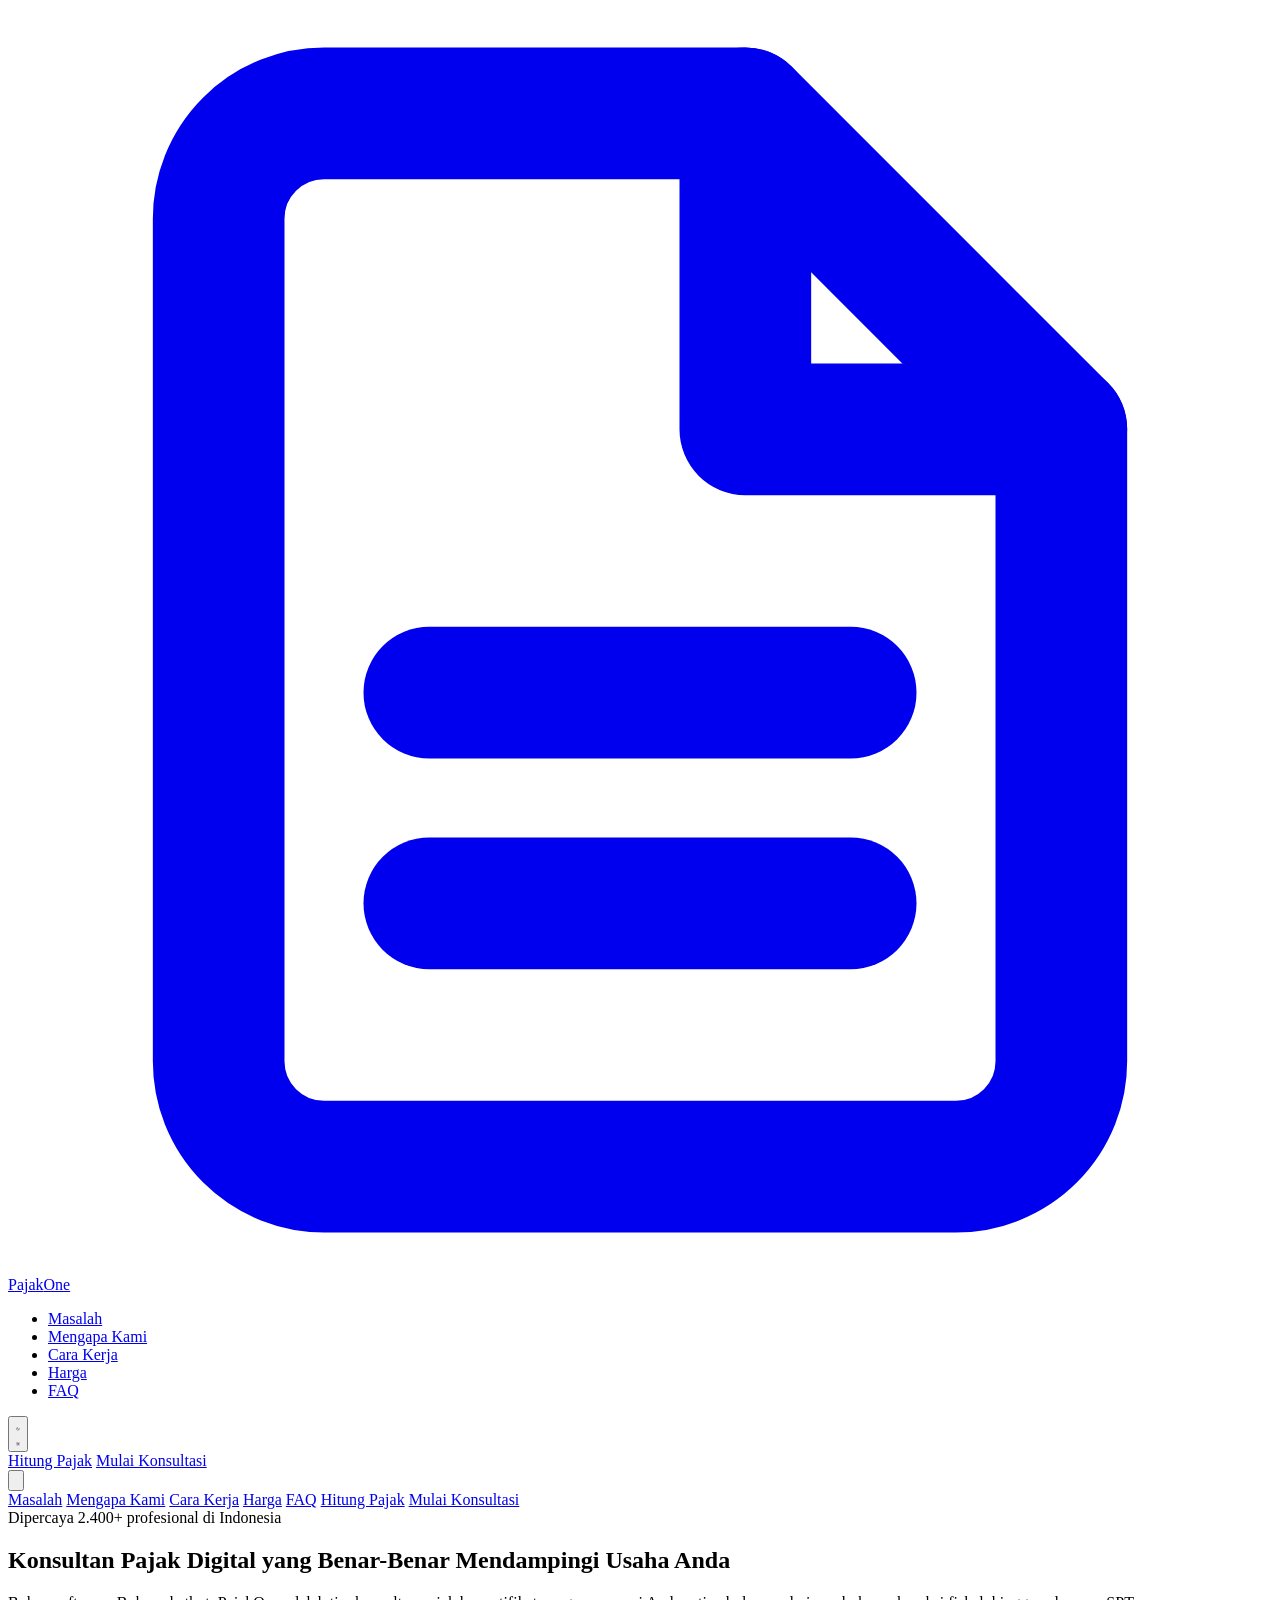
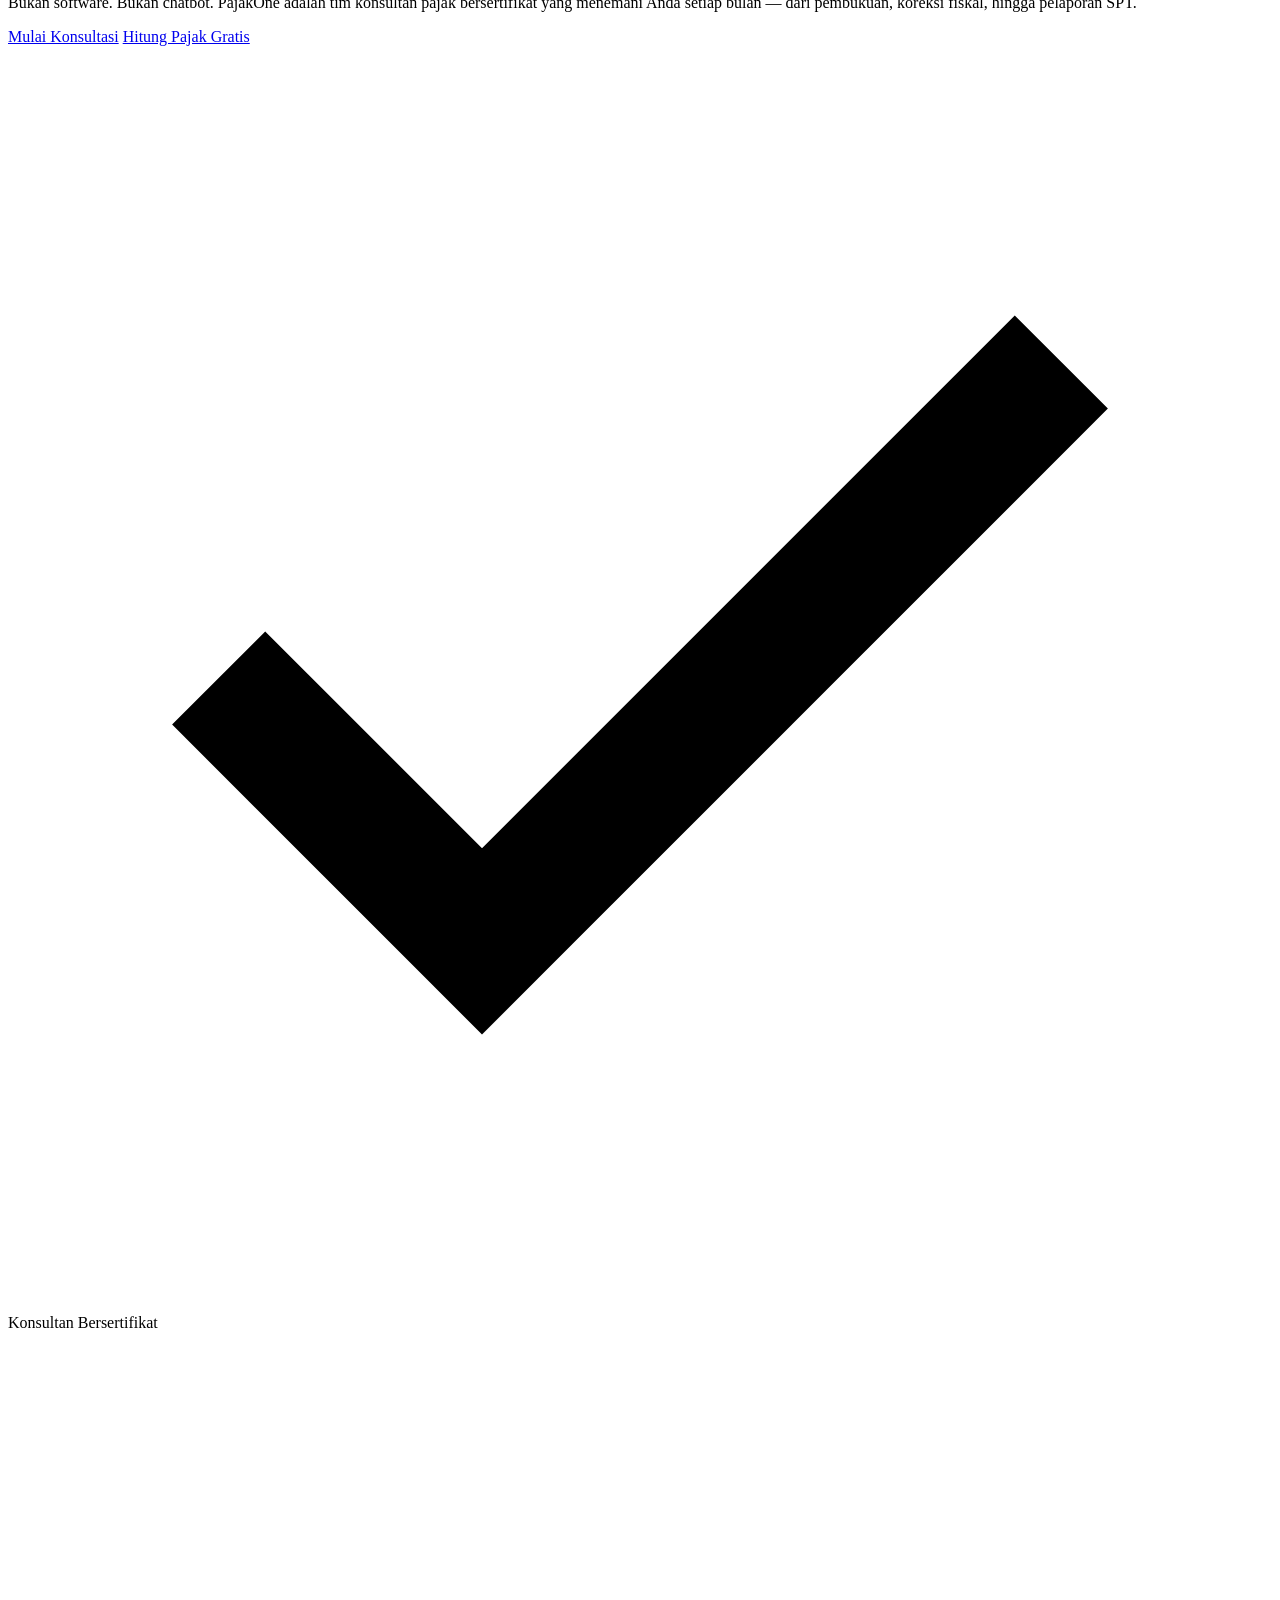
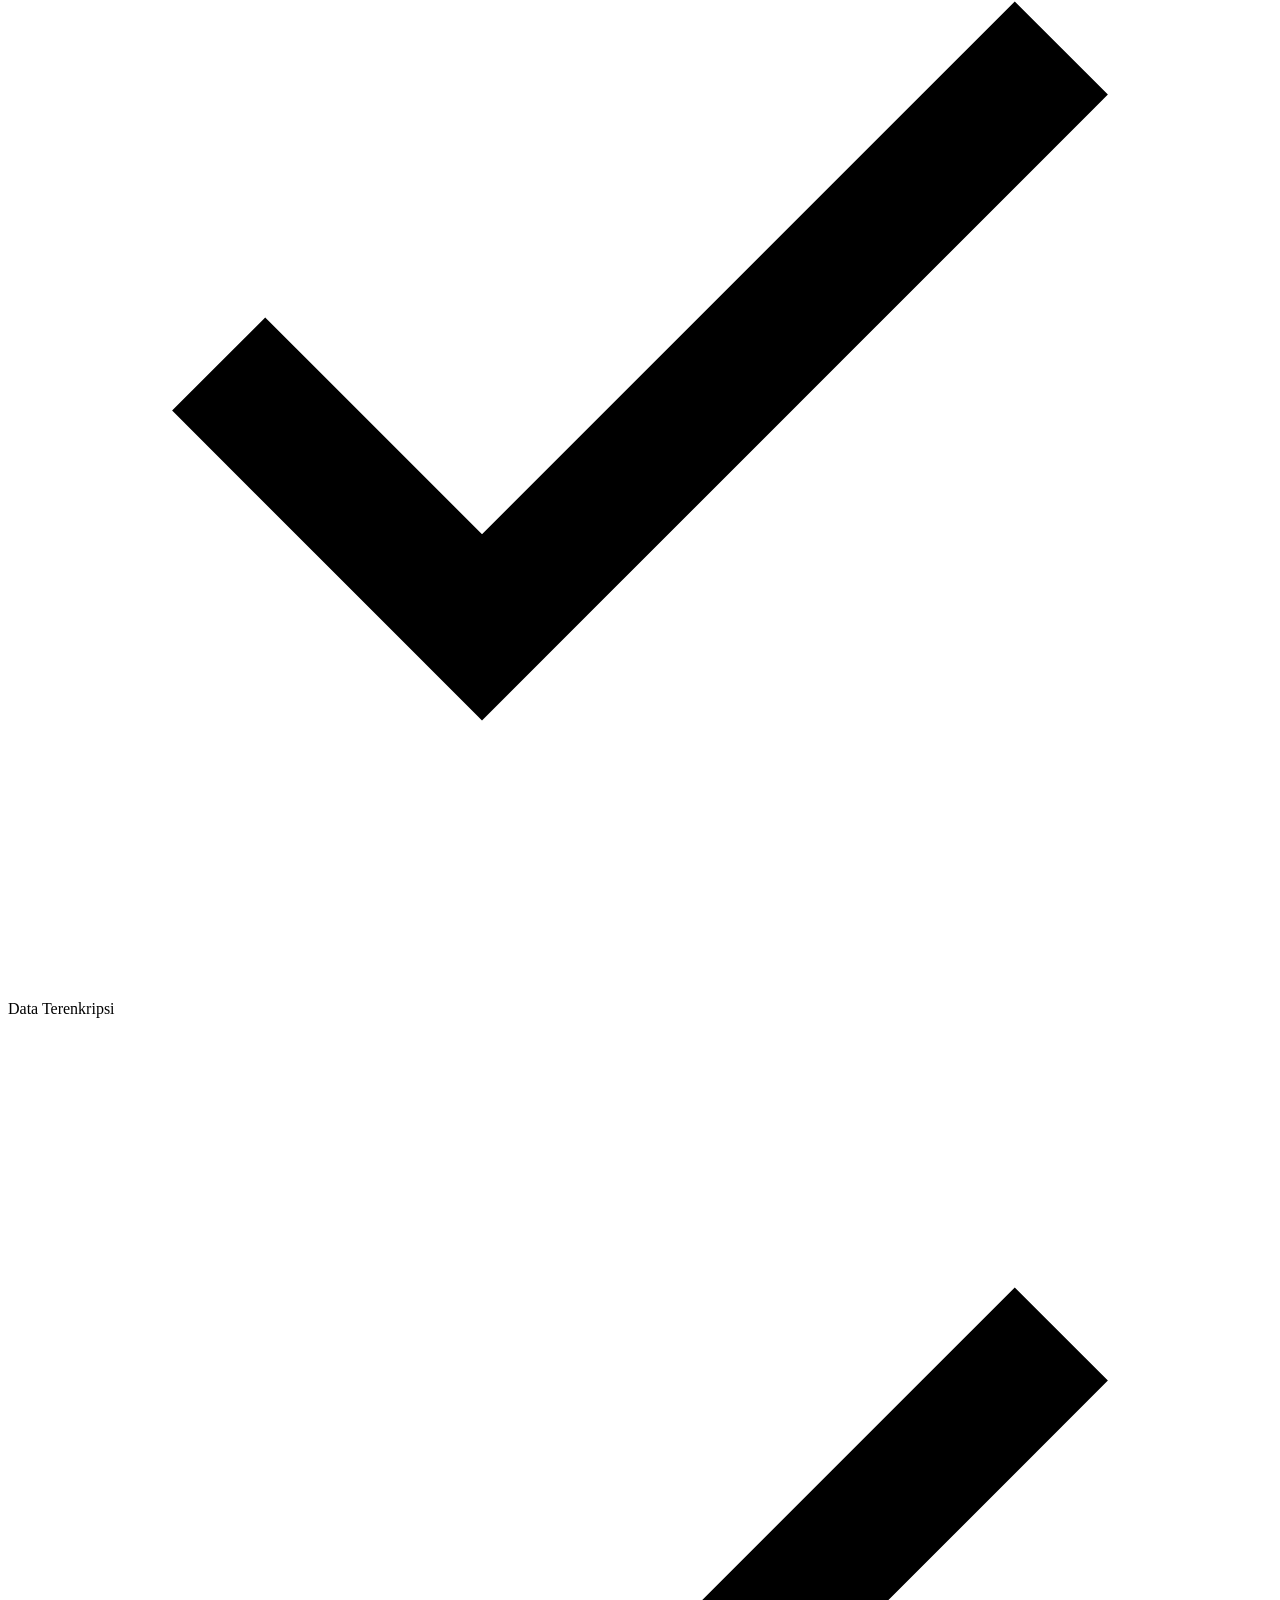
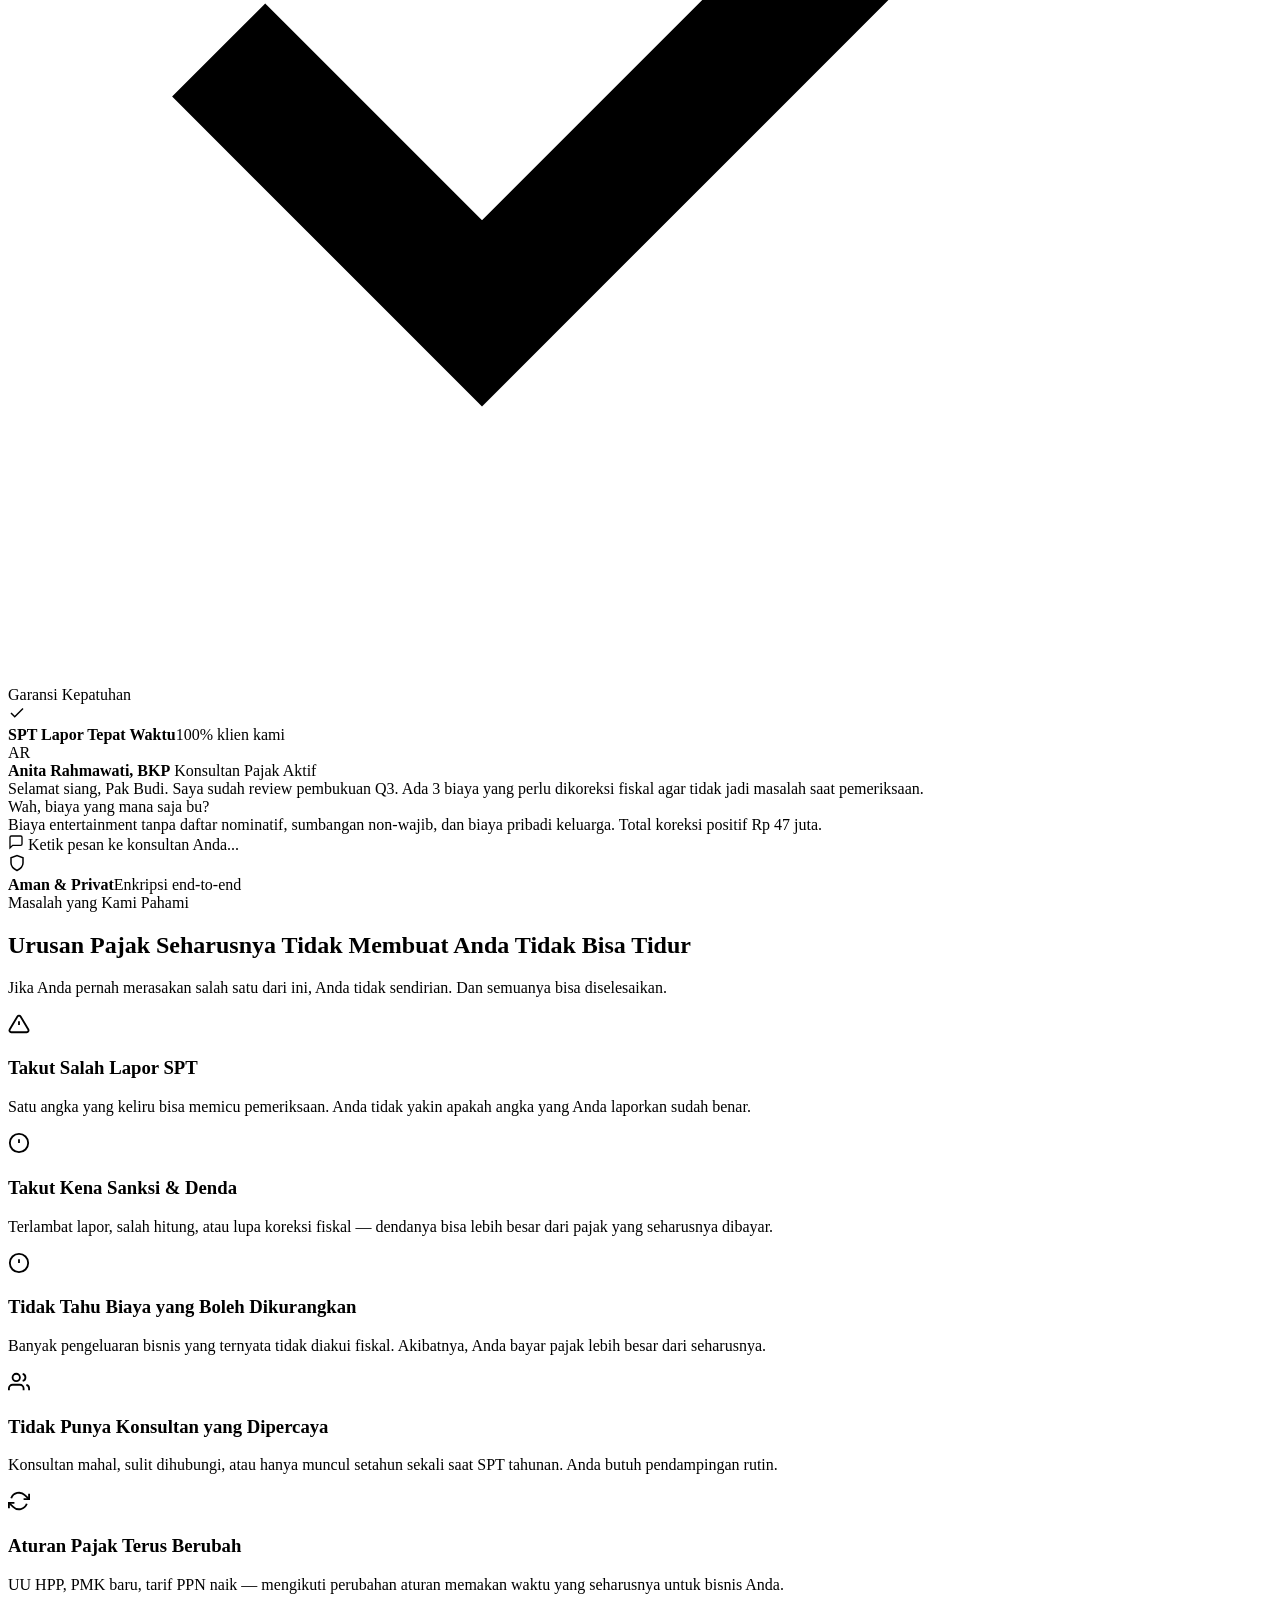
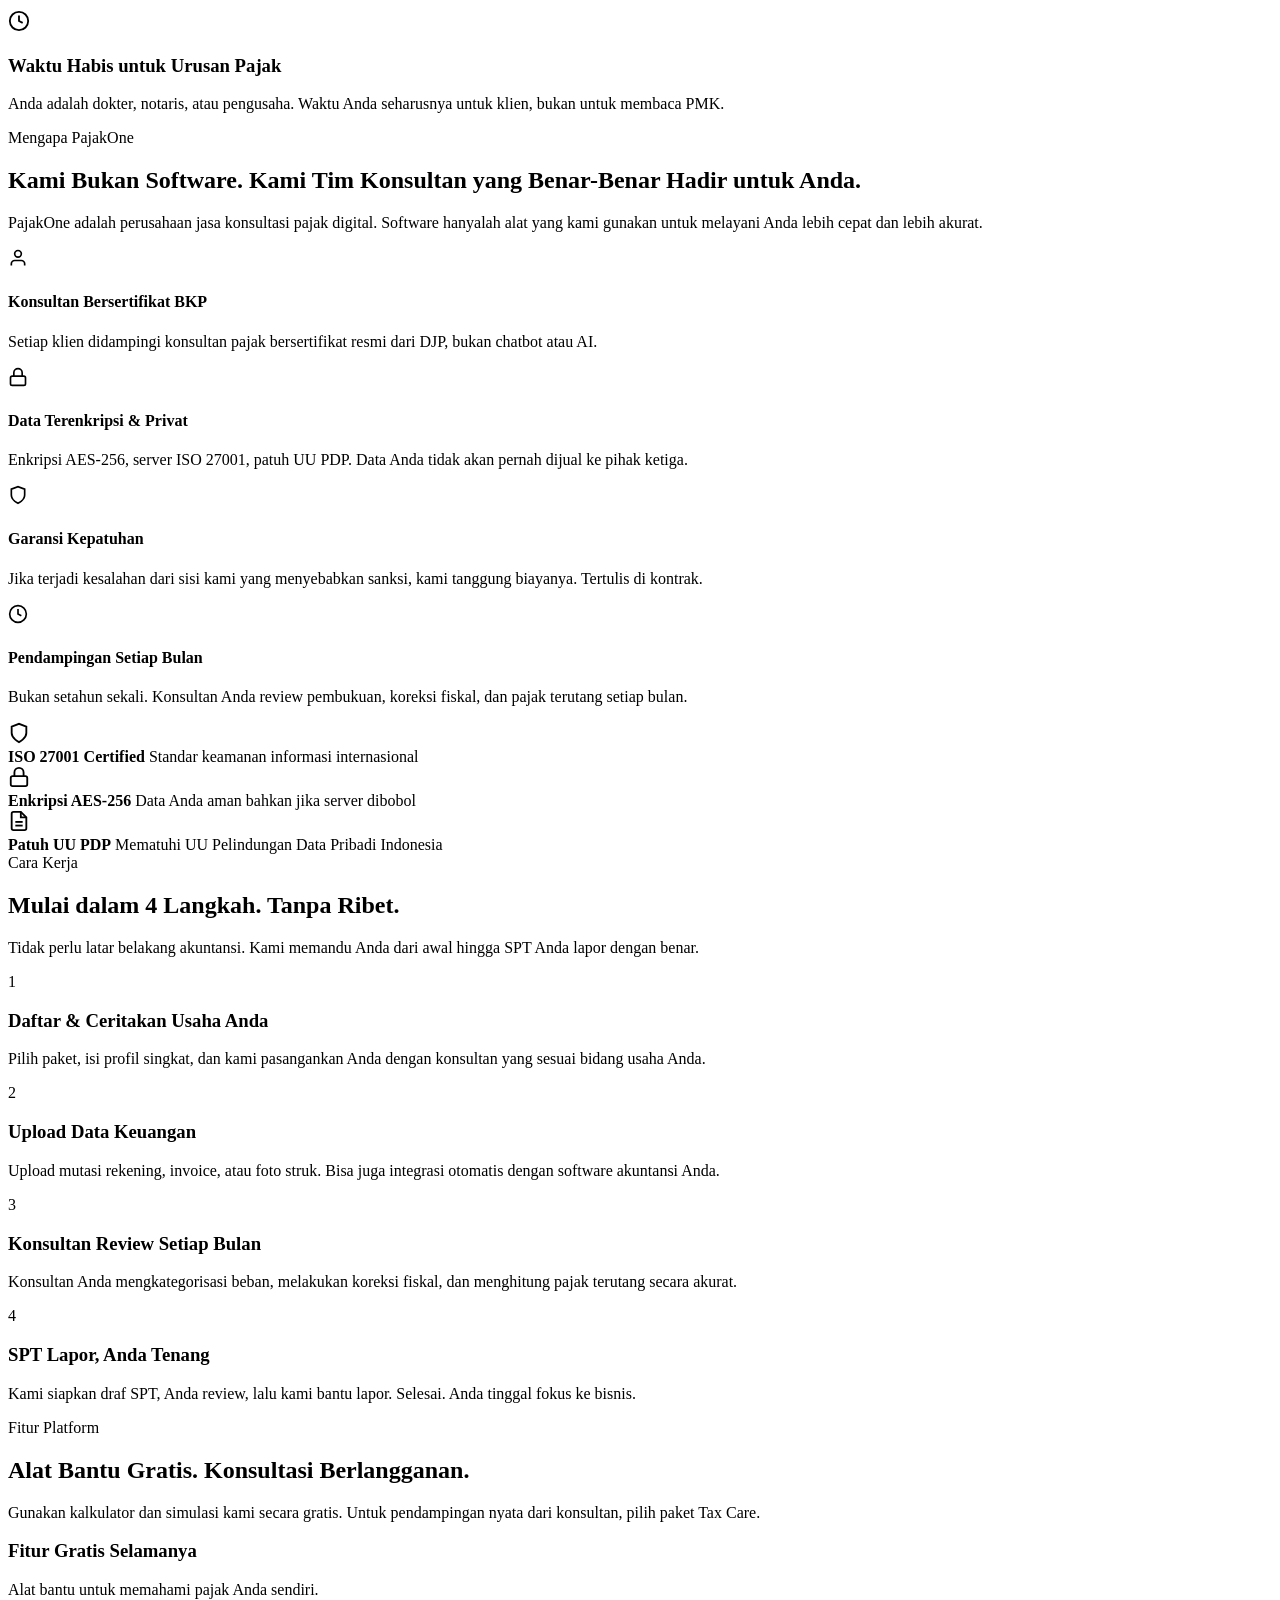
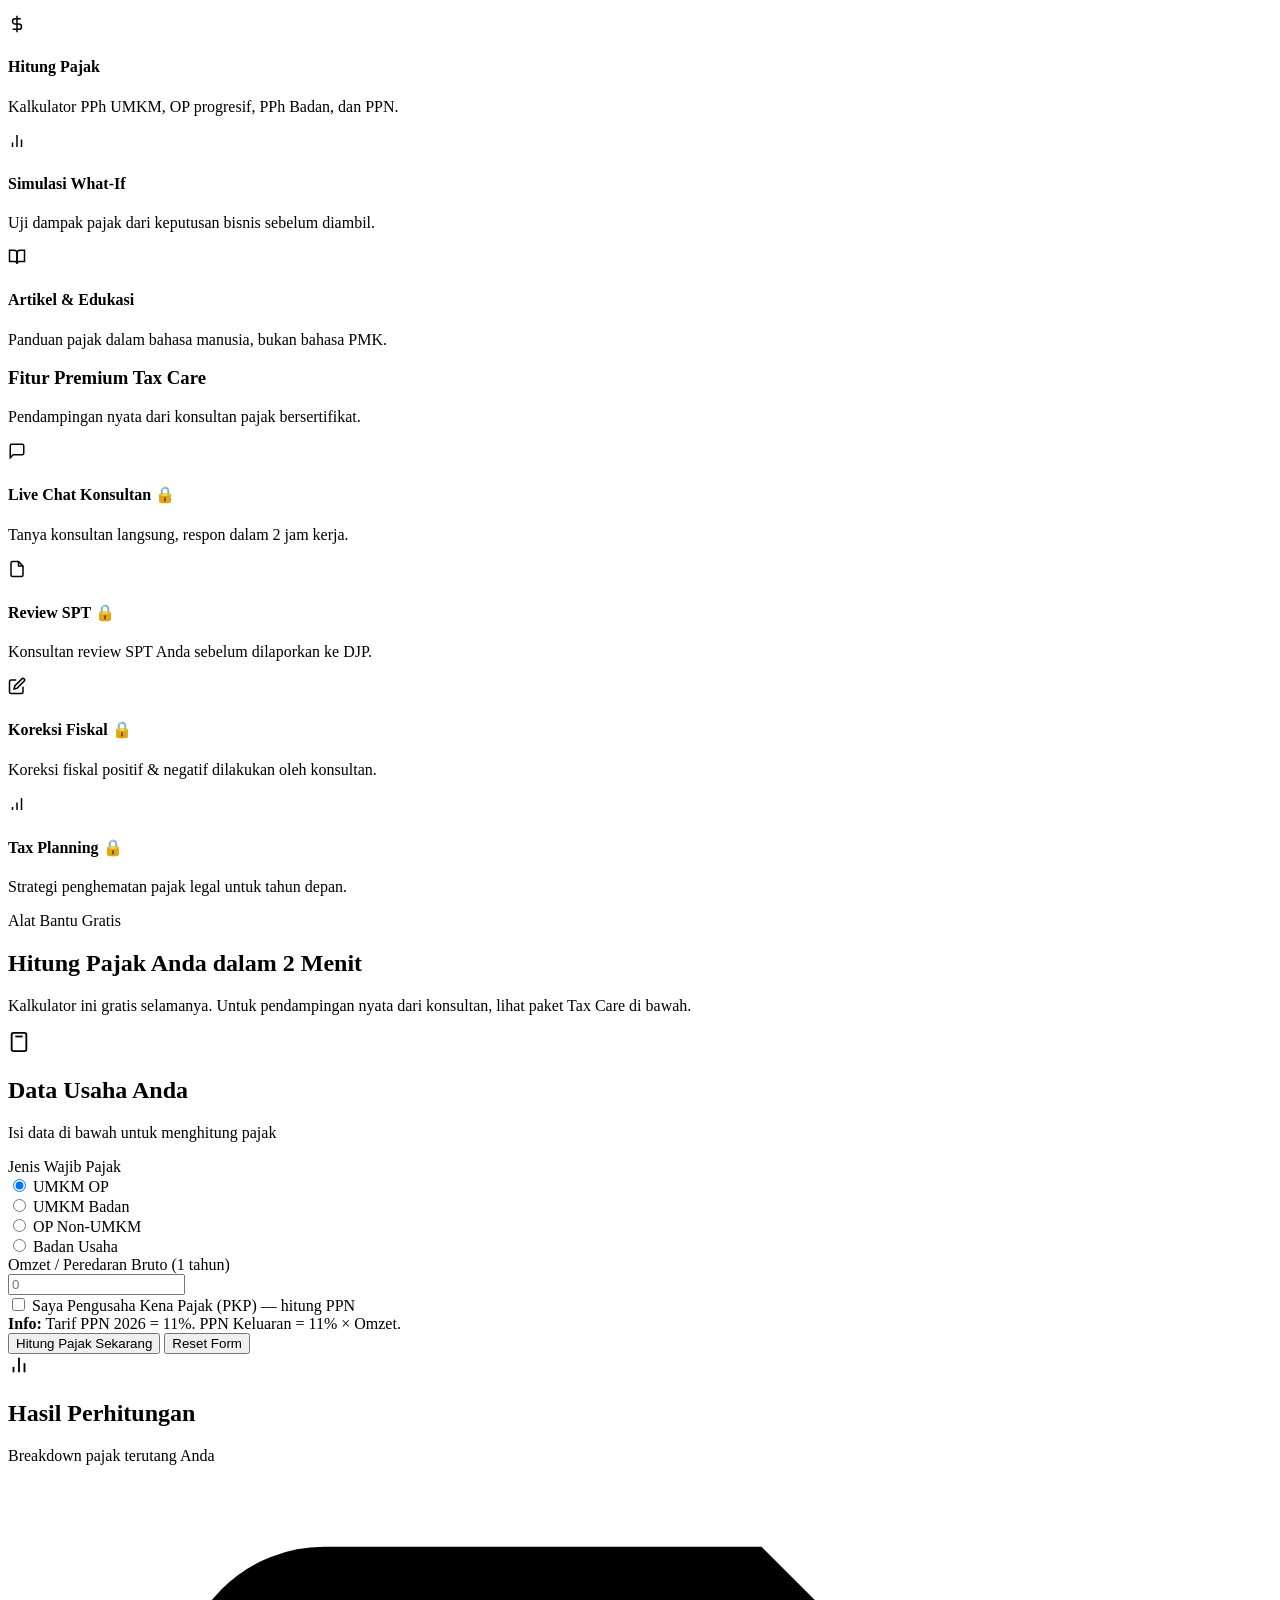
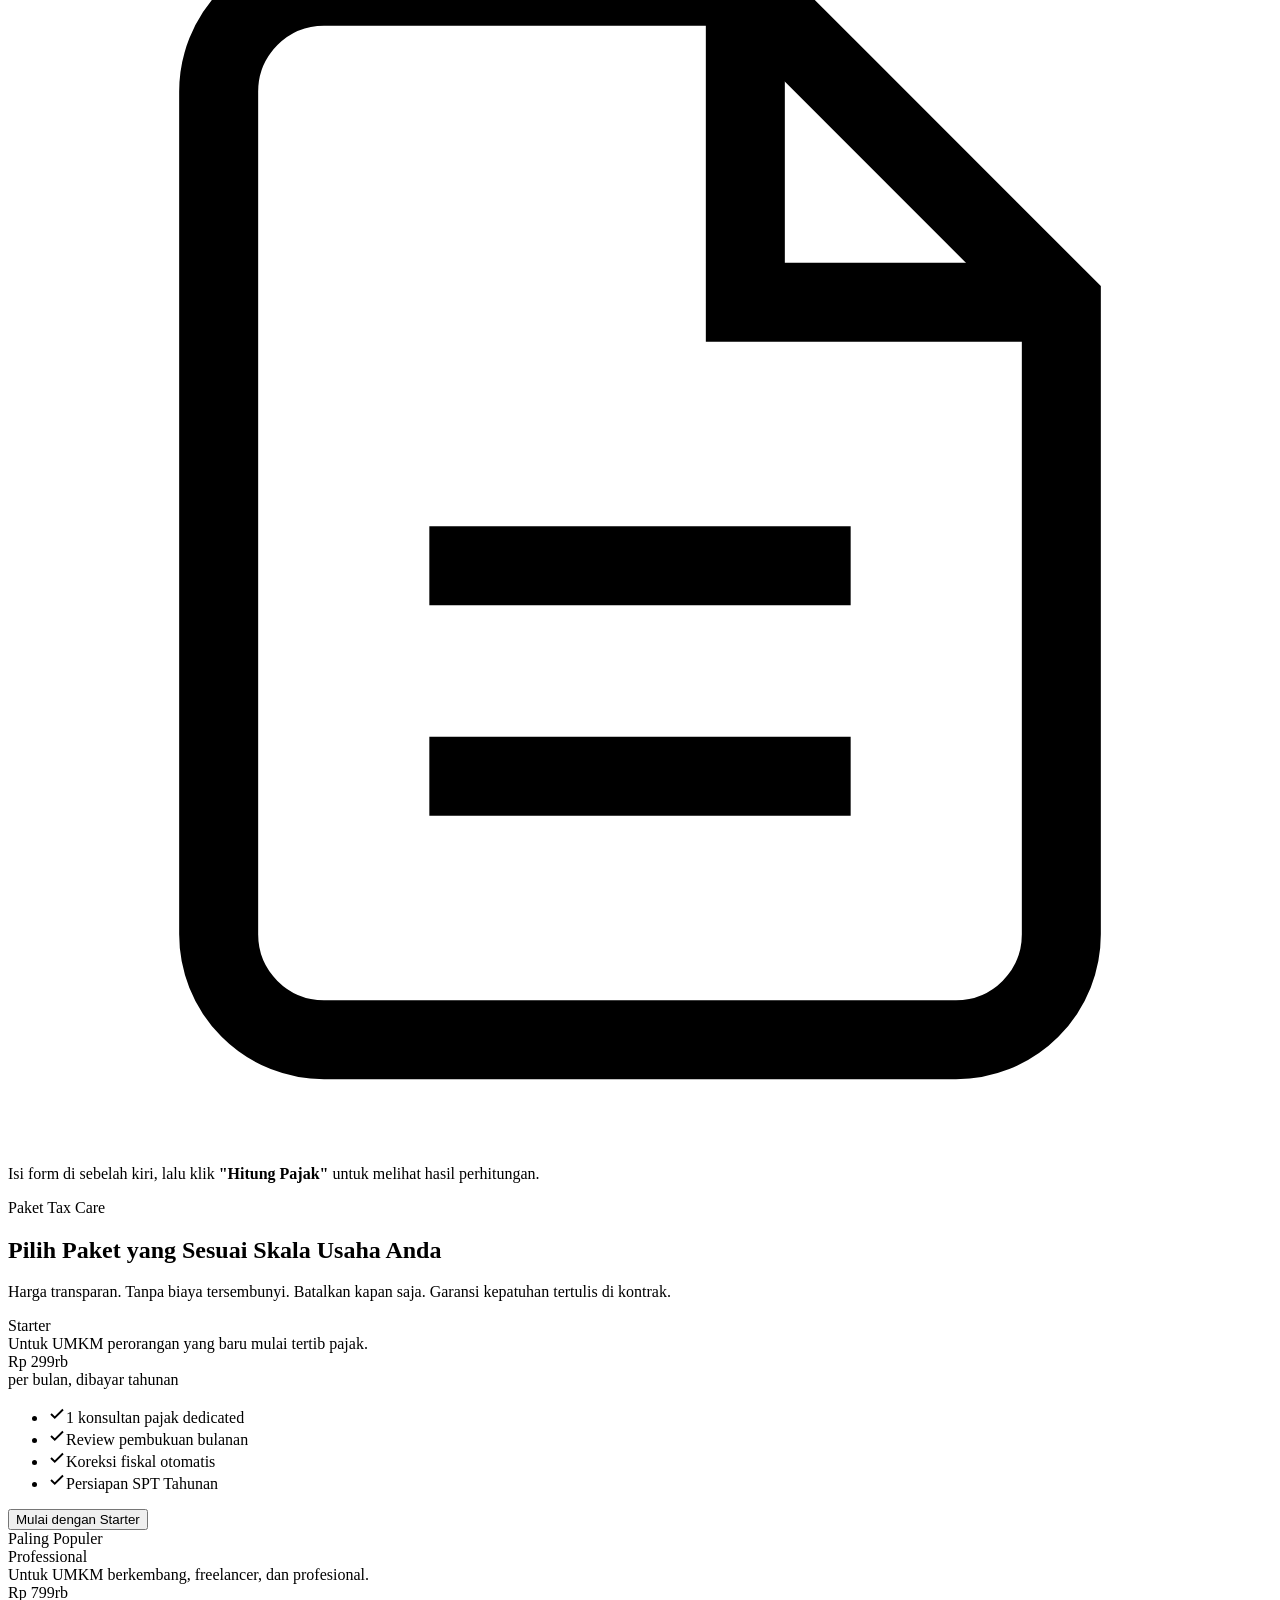
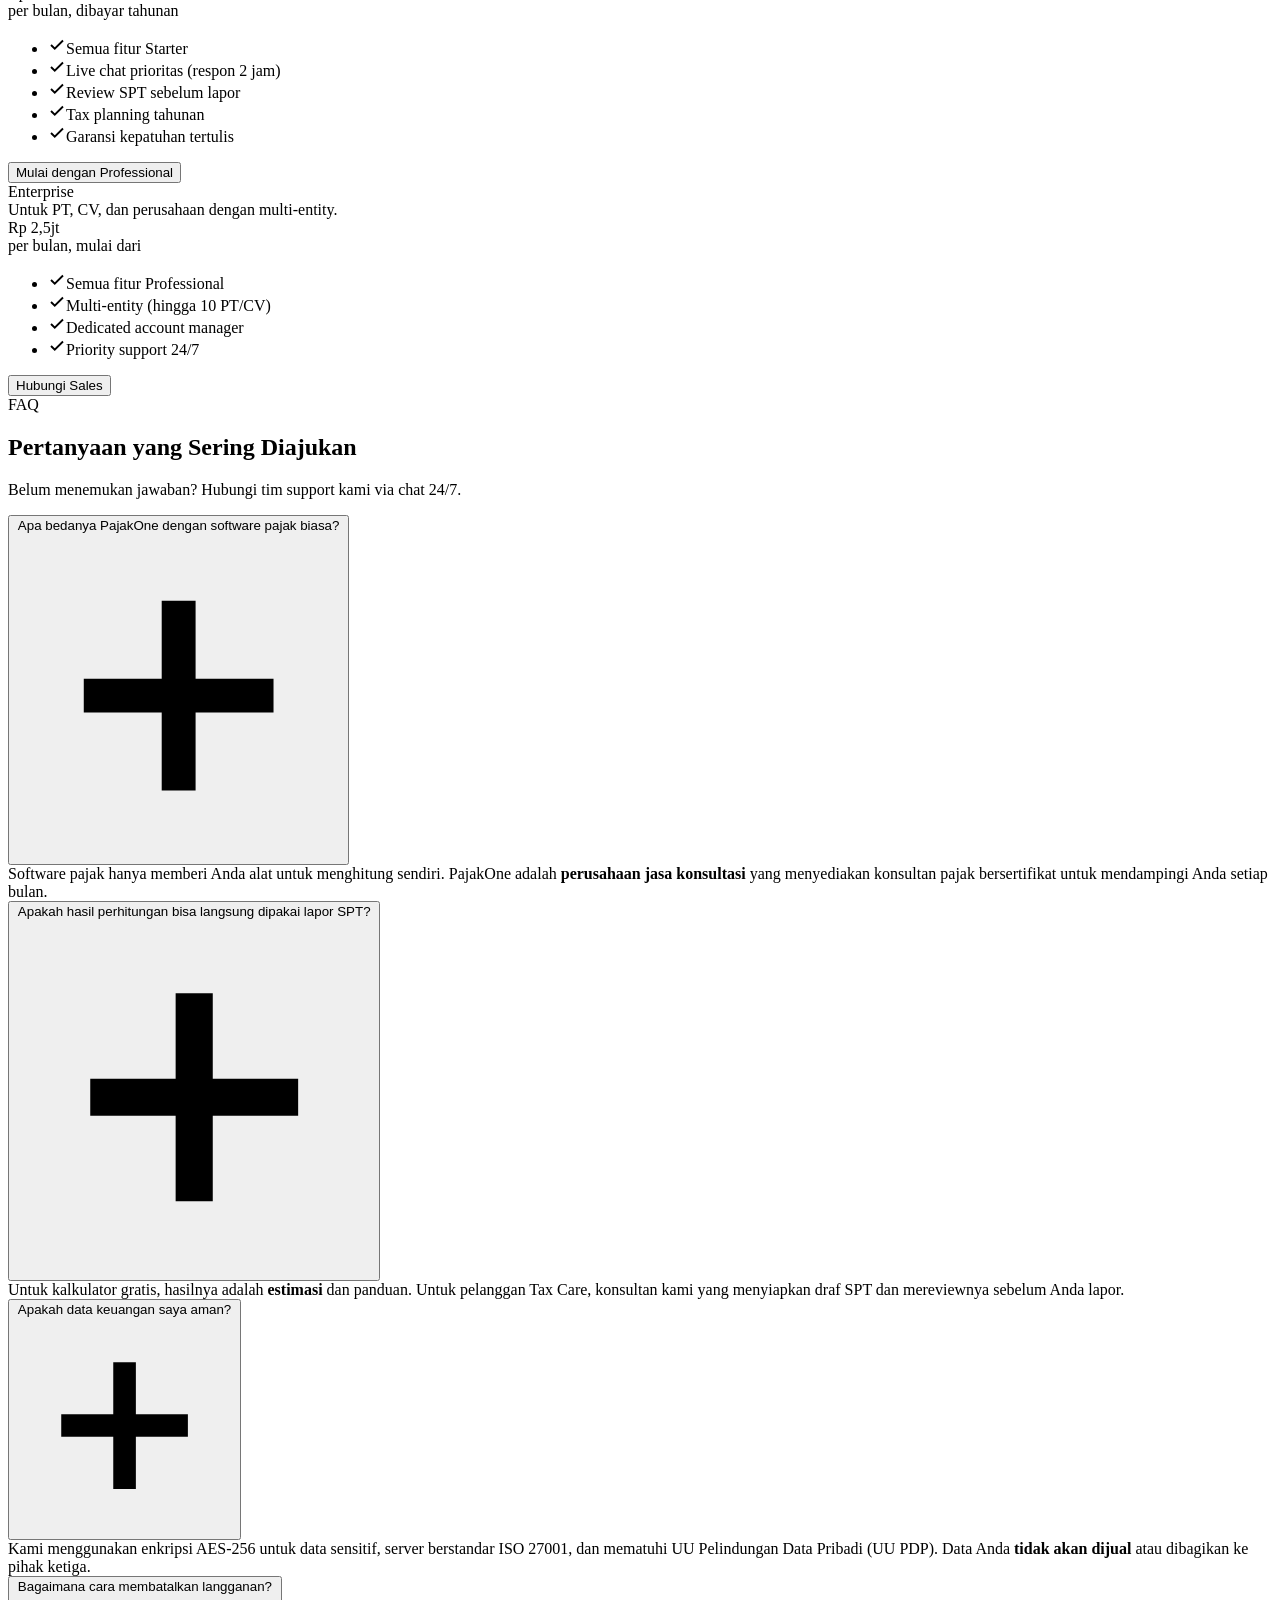
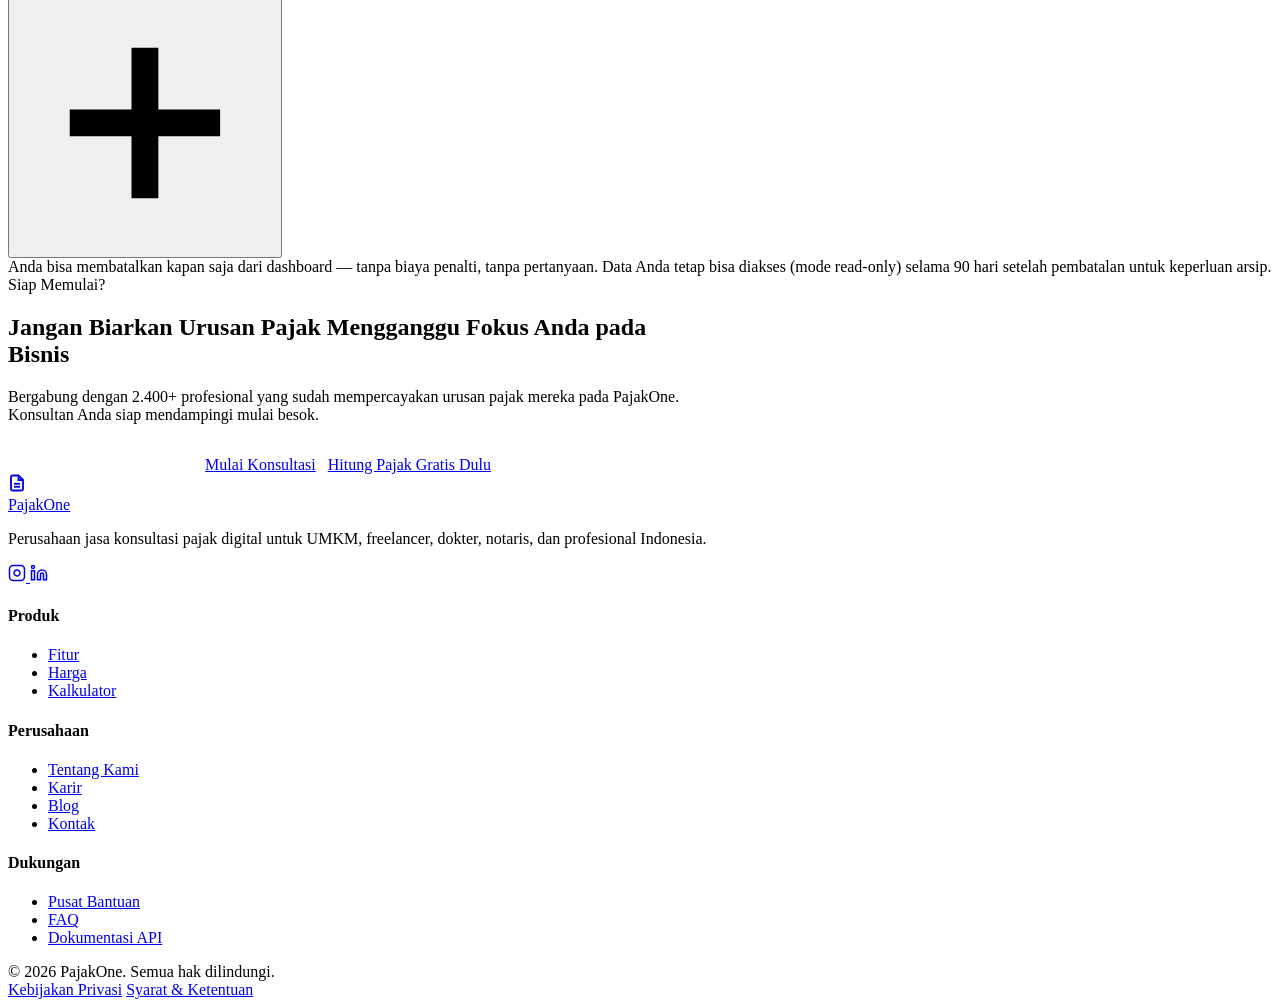
==== index.html @ e8d70c7a "Add files via upload" ====
<!DOCTYPE html>
<html lang="id" data-theme="light">
<head>
    <meta charset="UTF-8">
    <meta name="viewport" content="width=device-width, initial-scale=1.0">
    <meta name="description" content="PajakOne — Perusahaan jasa konsultasi pajak digital untuk UMKM, freelancer, dokter, notaris, dan profesional Indonesia. Konsultan bersertifikat, pendampingan penuh.">
    <meta name="keywords" content="konsultan pajak, konsultasi pajak digital, pajak UMKM, SPT, PPh, PPN, tax planning, koreksi fiskal">
    <meta name="author" content="PajakOne">
    <title>PajakOne — Konsultan Pajak Digital untuk Profesional Indonesia</title>
    
    <!-- Preconnect untuk performance -->
    <link rel="preconnect" href="https://fonts.googleapis.com">
    <link rel="preconnect" href="https://fonts.gstatic.com" crossorigin>
    <link href="https://fonts.googleapis.com/css2?family=Inter:wght@400;500;600;700;800&display=swap" rel="stylesheet">
    
    <!-- ✅ BENAR: Relative path (tanpa slash di depan) agar terbaca di GitHub Pages -->
    <link rel="stylesheet" href="css/design-system.css">
    <link rel="stylesheet" href="css/landing.css">
</head>
<body>

    <!-- NAVBAR -->
    <nav class="navbar" id="navbar">
        <div class="container nav-wrapper">
            <a href="#home" class="logo">
                <div class="logo-mark">
                    <svg viewBox="0 0 24 24" fill="none" stroke="currentColor" stroke-width="2.5" stroke-linecap="round" stroke-linejoin="round">
                        <path d="M14 2H6a2 2 0 0 0-2 2v16a2 2 0 0 0 2 2h12a2 2 0 0 0 2-2V8z"/>
                        <polyline points="14 2 14 8 20 8"/>
                        <line x1="16" y1="13" x2="8" y2="13"/>
                        <line x1="16" y1="17" x2="8" y2="17"/>
                    </svg>
                </div>
                Pajak<span class="text-gradient">One</span>
            </a>

            <ul class="nav-menu" id="navMenu">
                <li><a href="#pain">Masalah</a></li>
                <li><a href="#why">Mengapa Kami</a></li>
                <li><a href="#how">Cara Kerja</a></li>
                <li><a href="#pricing">Harga</a></li>
                <li><a href="#faq">FAQ</a></li>
            </ul>

            <div class="nav-actions">
                <button class="theme-toggle" id="themeToggle" aria-label="Toggle theme">
                    <svg class="icon-moon" viewBox="0 0 24 24" fill="none" stroke="currentColor" stroke-width="2" stroke-linecap="round" stroke-linejoin="round">
                        <path d="M21 12.79A9 9 0 1 1 11.21 3 7 7 0 0 0 21 12.79z"/>
                    </svg>
                    <svg class="icon-sun" viewBox="0 0 24 24" fill="none" stroke="currentColor" stroke-width="2" stroke-linecap="round" stroke-linejoin="round">
                        <circle cx="12" cy="12" r="5"/>
                        <line x1="12" y1="1" x2="12" y2="3"/>
                        <line x1="12" y1="21" x2="12" y2="23"/>
                        <line x1="4.22" y1="4.22" x2="5.64" y2="5.64"/>
                        <line x1="18.36" y1="18.36" x2="19.78" y2="19.78"/>
                        <line x1="1" y1="12" x2="3" y2="12"/>
                        <line x1="21" y1="12" x2="23" y2="12"/>
                        <line x1="4.22" y1="19.78" x2="5.64" y2="18.36"/>
                        <line x1="18.36" y1="5.64" x2="19.78" y2="4.22"/>
                    </svg>
                </button>

                <div class="nav-cta">
                    <a href="#calculator" class="btn btn-ghost">Hitung Pajak</a>
                    <a href="#pricing" class="btn btn-primary">Mulai Konsultasi</a>
                </div>

                <button class="nav-toggle" id="navToggle" aria-label="Menu">
                    <svg viewBox="0 0 24 24" fill="none" stroke="currentColor" stroke-width="2" stroke-linecap="round" stroke-linejoin="round">
                        <line x1="3" y1="6" x2="21" y2="6"/>
                        <line x1="3" y1="12" x2="21" y2="12"/>
                        <line x1="3" y1="18" x2="21" y2="18"/>
                    </svg>
                </button>
            </div>
        </div>
    </nav>

    <!-- Mobile Menu -->
    <div class="mobile-menu" id="mobileMenu">
        <a href="#pain">Masalah</a>
        <a href="#why">Mengapa Kami</a>
        <a href="#how">Cara Kerja</a>
        <a href="#pricing">Harga</a>
        <a href="#faq">FAQ</a>
        <a href="#calculator" class="btn btn-secondary" style="margin-top: 8px; text-align: center;">Hitung Pajak</a>
        <a href="#pricing" class="btn btn-primary" style="margin-top: 8px; text-align: center;">Mulai Konsultasi</a>
    </div>

    <!-- MAIN CONTENT -->
    <main>
        <!-- HERO -->
        <section class="hero" id="home">
            <div class="container">
                <div class="hero-grid">
                    <div class="hero-content">
                        <div class="hero-badge">
                            <div class="hero-badge-dot"></div>
                            Dipercaya 2.400+ profesional di Indonesia
                        </div>
                        <h1>Konsultan Pajak Digital yang <span class="text-gradient">Benar-Benar Mendampingi</span> Usaha Anda</h1>
                        <p class="subtitle">Bukan software. Bukan chatbot. PajakOne adalah tim konsultan pajak bersertifikat yang menemani Anda setiap bulan — dari pembukuan, koreksi fiskal, hingga pelaporan SPT.</p>
                        <div class="hero-cta">
                            <a href="#pricing" class="btn btn-primary btn-lg">Mulai Konsultasi</a>
                            <a href="#calculator" class="btn btn-secondary btn-lg">Hitung Pajak Gratis</a>
                        </div>
                        <div class="hero-trust">
                            <div class="hero-trust-item">
                                <svg viewBox="0 0 24 24" fill="none" stroke="currentColor" stroke-width="2.5"><polyline points="20 6 9 17 4 12"/></svg>
                                Konsultan Bersertifikat
                            </div>
                            <div class="hero-trust-item">
                                <svg viewBox="0 0 24 24" fill="none" stroke="currentColor" stroke-width="2.5"><polyline points="20 6 9 17 4 12"/></svg>
                                Data Terenkripsi
                            </div>
                            <div class="hero-trust-item">
                                <svg viewBox="0 0 24 24" fill="none" stroke="currentColor" stroke-width="2.5"><polyline points="20 6 9 17 4 12"/></svg>
                                Garansi Kepatuhan
                            </div>
                        </div>
                    </div>
                    <div class="hero-visual">
                        <div class="floating-stat top">
                            <div class="floating-stat-icon success">
                                <svg width="18" height="18" viewBox="0 0 24 24" fill="none" stroke="currentColor" stroke-width="2"><polyline points="20 6 9 17 4 12"/></svg>
                            </div>
                            <div><strong>SPT Lapor Tepat Waktu</strong><span>100% klien kami</span></div>
                        </div>
                        <div class="consultation-mock">
                            <div class="mock-header">
                                <div class="mock-avatar">AR</div>
                                <div class="mock-info">
                                    <strong>Anita Rahmawati, BKP</strong>
                                    <span>Konsultan Pajak Aktif</span>
                                </div>
                            </div>
                            <div class="mock-messages">
                                <div class="mock-msg consultant">Selamat siang, Pak Budi. Saya sudah review pembukuan Q3. Ada 3 biaya yang perlu dikoreksi fiskal agar tidak jadi masalah saat pemeriksaan.</div>
                                <div class="mock-msg client">Wah, biaya yang mana saja bu?</div>
                                <div class="mock-msg consultant">Biaya entertainment tanpa daftar nominatif, sumbangan non-wajib, dan biaya pribadi keluarga. Total koreksi positif Rp 47 juta.</div>
                            </div>
                            <div class="mock-input">
                                <svg width="16" height="16" viewBox="0 0 24 24" fill="none" stroke="currentColor" stroke-width="2"><path d="M21 15a2 2 0 0 1-2 2H7l-4 4V5a2 2 0 0 1 2-2h14a2 2 0 0 1 2 2z"/></svg>
                                Ketik pesan ke konsultan Anda...
                            </div>
                        </div>
                        <div class="floating-stat bottom">
                            <div class="floating-stat-icon brand">
                                <svg width="18" height="18" viewBox="0 0 24 24" fill="none" stroke="currentColor" stroke-width="2"><path d="M12 22s8-4 8-10V5l-8-3-8 3v7c0 6 8 10 8 10z"/></svg>
                            </div>
                            <div><strong>Aman & Privat</strong><span>Enkripsi end-to-end</span></div>
                        </div>
                    </div>
                </div>
            </div>
        </section>

        <!-- PAIN POINTS -->
        <section class="pain-section" id="pain">
            <div class="container">
                <div class="section-header reveal">
                    <span class="eyebrow">Masalah yang Kami Pahami</span>
                    <h2>Urusan Pajak Seharusnya Tidak Membuat Anda <span class="text-gradient">Tidak Bisa Tidur</span></h2>
                    <p>Jika Anda pernah merasakan salah satu dari ini, Anda tidak sendirian. Dan semuanya bisa diselesaikan.</p>
                </div>
                <div class="pain-grid">
                    <div class="pain-card reveal">
                        <div class="pain-icon">
                            <svg width="22" height="22" viewBox="0 0 24 24" fill="none" stroke="currentColor" stroke-width="2"><path d="M10.29 3.86L1.82 18a2 2 0 0 0 1.71 3h16.94a2 2 0 0 0 1.71-3L13.71 3.86a2 2 0 0 0-3.42 0z"/><line x1="12" y1="9" x2="12" y2="13"/><line x1="12" y1="17" x2="12.01" y2="17"/></svg>
                        </div>
                        <h3>Takut Salah Lapor SPT</h3>
                        <p>Satu angka yang keliru bisa memicu pemeriksaan. Anda tidak yakin apakah angka yang Anda laporkan sudah benar.</p>
                    </div>
                    <div class="pain-card reveal">
                        <div class="pain-icon">
                            <svg width="22" height="22" viewBox="0 0 24 24" fill="none" stroke="currentColor" stroke-width="2"><circle cx="12" cy="12" r="10"/><line x1="12" y1="8" x2="12" y2="12"/><line x1="12" y1="16" x2="12.01" y2="16"/></svg>
                        </div>
                        <h3>Takut Kena Sanksi & Denda</h3>
                        <p>Terlambat lapor, salah hitung, atau lupa koreksi fiskal — dendanya bisa lebih besar dari pajak yang seharusnya dibayar.</p>
                    </div>
                    <div class="pain-card reveal">
                        <div class="pain-icon">
                            <svg width="22" height="22" viewBox="0 0 24 24" fill="none" stroke="currentColor" stroke-width="2"><circle cx="12" cy="12" r="10"/><line x1="12" y1="8" x2="12" y2="12"/><line x1="12" y1="16" x2="12.01" y2="16"/></svg>
                        </div>
                        <h3>Tidak Tahu Biaya yang Boleh Dikurangkan</h3>
                        <p>Banyak pengeluaran bisnis yang ternyata tidak diakui fiskal. Akibatnya, Anda bayar pajak lebih besar dari seharusnya.</p>
                    </div>
                    <div class="pain-card reveal">
                        <div class="pain-icon">
                            <svg width="22" height="22" viewBox="0 0 24 24" fill="none" stroke="currentColor" stroke-width="2"><path d="M17 21v-2a4 4 0 0 0-4-4H5a4 4 0 0 0-4 4v2"/><circle cx="9" cy="7" r="4"/><path d="M23 21v-2a4 4 0 0 0-3-3.87"/><path d="M16 3.13a4 4 0 0 1 0 7.75"/></svg>
                        </div>
                        <h3>Tidak Punya Konsultan yang Dipercaya</h3>
                        <p>Konsultan mahal, sulit dihubungi, atau hanya muncul setahun sekali saat SPT tahunan. Anda butuh pendampingan rutin.</p>
                    </div>
                    <div class="pain-card reveal">
                        <div class="pain-icon">
                            <svg width="22" height="22" viewBox="0 0 24 24" fill="none" stroke="currentColor" stroke-width="2"><polyline points="23 4 23 10 17 10"/><polyline points="1 20 1 14 7 14"/><path d="M3.51 9a9 9 0 0 1 14.85-3.36L23 10M1 14l4.64 4.36A9 9 0 0 0 20.49 15"/></svg>
                        </div>
                        <h3>Aturan Pajak Terus Berubah</h3>
                        <p>UU HPP, PMK baru, tarif PPN naik — mengikuti perubahan aturan memakan waktu yang seharusnya untuk bisnis Anda.</p>
                    </div>
                    <div class="pain-card reveal">
                        <div class="pain-icon">
                            <svg width="22" height="22" viewBox="0 0 24 24" fill="none" stroke="currentColor" stroke-width="2"><circle cx="12" cy="12" r="10"/><polyline points="12 6 12 12 16 14"/></svg>
                        </div>
                        <h3>Waktu Habis untuk Urusan Pajak</h3>
                        <p>Anda adalah dokter, notaris, atau pengusaha. Waktu Anda seharusnya untuk klien, bukan untuk membaca PMK.</p>
                    </div>
                </div>
            </div>
        </section>

        <!-- WHY -->
        <section class="why-section" id="why" style="background: var(--bg-secondary);">
            <div class="container">
                <div class="section-header reveal">
                    <span class="eyebrow">Mengapa PajakOne</span>
                    <h2>Kami Bukan Software. Kami <span class="text-gradient">Tim Konsultan</span> yang Benar-Benar Hadir untuk Anda.</h2>
                    <p>PajakOne adalah perusahaan jasa konsultasi pajak digital. Software hanyalah alat yang kami gunakan untuk melayani Anda lebih cepat dan lebih akurat.</p>
                </div>
                <div class="why-grid">
                    <div class="why-content reveal">
                        <div class="why-list">
                            <div class="why-item">
                                <div class="why-item-icon">
                                    <svg width="20" height="20" viewBox="0 0 24 24" fill="none" stroke="currentColor" stroke-width="2"><path d="M20 21v-2a4 4 0 0 0-4-4H8a4 4 0 0 0-4 4v2"/><circle cx="12" cy="7" r="4"/></svg>
                                </div>
                                <div class="why-item-content">
                                    <h4>Konsultan Bersertifikat BKP</h4>
                                    <p>Setiap klien didampingi konsultan pajak bersertifikat resmi dari DJP, bukan chatbot atau AI.</p>
                                </div>
                            </div>
                            <div class="why-item">
                                <div class="why-item-icon">
                                    <svg width="20" height="20" viewBox="0 0 24 24" fill="none" stroke="currentColor" stroke-width="2"><rect x="3" y="11" width="18" height="11" rx="2" ry="2"/><path d="M7 11V7a5 5 0 0 1 10 0v4"/></svg>
                                </div>
                                <div class="why-item-content">
                                    <h4>Data Terenkripsi & Privat</h4>
                                    <p>Enkripsi AES-256, server ISO 27001, patuh UU PDP. Data Anda tidak akan pernah dijual ke pihak ketiga.</p>
                                </div>
                            </div>
                            <div class="why-item">
                                <div class="why-item-icon">
                                    <svg width="20" height="20" viewBox="0 0 24 24" fill="none" stroke="currentColor" stroke-width="2"><path d="M12 22s8-4 8-10V5l-8-3-8 3v7c0 6 8 10 8 10z"/></svg>
                                </div>
                                <div class="why-item-content">
                                    <h4>Garansi Kepatuhan</h4>
                                    <p>Jika terjadi kesalahan dari sisi kami yang menyebabkan sanksi, kami tanggung biayanya. Tertulis di kontrak.</p>
                                </div>
                            </div>
                            <div class="why-item">
                                <div class="why-item-icon">
                                    <svg width="20" height="20" viewBox="0 0 24 24" fill="none" stroke="currentColor" stroke-width="2"><circle cx="12" cy="12" r="10"/><polyline points="12 6 12 12 16 14"/></svg>
                                </div>
                                <div class="why-item-content">
                                    <h4>Pendampingan Setiap Bulan</h4>
                                    <p>Bukan setahun sekali. Konsultan Anda review pembukuan, koreksi fiskal, dan pajak terutang setiap bulan.</p>
                                </div>
                            </div>
                        </div>
                    </div>
                    <div class="why-visual reveal">
                        <div class="trust-card">
                            <div class="trust-card-icon">
                                <svg width="22" height="22" viewBox="0 0 24 24" fill="none" stroke="currentColor" stroke-width="2"><path d="M12 22s8-4 8-10V5l-8-3-8 3v7c0 6 8 10 8 10z"/></svg>
                            </div>
                            <div class="trust-card-content">
                                <strong>ISO 27001 Certified</strong>
                                <span>Standar keamanan informasi internasional</span>
                            </div>
                        </div>
                        <div class="trust-card">
                            <div class="trust-card-icon">
                                <svg width="22" height="22" viewBox="0 0 24 24" fill="none" stroke="currentColor" stroke-width="2"><rect x="3" y="11" width="18" height="11" rx="2" ry="2"/><path d="M7 11V7a5 5 0 0 1 10 0v4"/></svg>
                            </div>
                            <div class="trust-card-content">
                                <strong>Enkripsi AES-256</strong>
                                <span>Data Anda aman bahkan jika server dibobol</span>
                            </div>
                        </div>
                        <div class="trust-card">
                            <div class="trust-card-icon">
                                <svg width="22" height="22" viewBox="0 0 24 24" fill="none" stroke="currentColor" stroke-width="2"><path d="M14 2H6a2 2 0 0 0-2 2v16a2 2 0 0 0 2 2h12a2 2 0 0 0 2-2V8z"/><polyline points="14 2 14 8 20 8"/><line x1="16" y1="13" x2="8" y2="13"/><line x1="16" y1="17" x2="8" y2="17"/></svg>
                            </div>
                            <div class="trust-card-content">
                                <strong>Patuh UU PDP</strong>
                                <span>Mematuhi UU Pelindungan Data Pribadi Indonesia</span>
                            </div>
                        </div>
                    </div>
                </div>
            </div>
        </section>

        <!-- HOW IT WORKS -->
        <section class="how-section" id="how">
            <div class="container">
                <div class="section-header reveal">
                    <span class="eyebrow">Cara Kerja</span>
                    <h2>Mulai dalam 4 Langkah. <span class="text-gradient">Tanpa Ribet.</span></h2>
                    <p>Tidak perlu latar belakang akuntansi. Kami memandu Anda dari awal hingga SPT Anda lapor dengan benar.</p>
                </div>
                <div class="steps-grid">
                    <div class="step-card reveal">
                        <div class="step-number">1</div>
                        <h3>Daftar & Ceritakan Usaha Anda</h3>
                        <p>Pilih paket, isi profil singkat, dan kami pasangankan Anda dengan konsultan yang sesuai bidang usaha Anda.</p>
                    </div>
                    <div class="step-card reveal">
                        <div class="step-number">2</div>
                        <h3>Upload Data Keuangan</h3>
                        <p>Upload mutasi rekening, invoice, atau foto struk. Bisa juga integrasi otomatis dengan software akuntansi Anda.</p>
                    </div>
                    <div class="step-card reveal">
                        <div class="step-number">3</div>
                        <h3>Konsultan Review Setiap Bulan</h3>
                        <p>Konsultan Anda mengkategorisasi beban, melakukan koreksi fiskal, dan menghitung pajak terutang secara akurat.</p>
                    </div>
                    <div class="step-card reveal">
                        <div class="step-number">4</div>
                        <h3>SPT Lapor, Anda Tenang</h3>
                        <p>Kami siapkan draf SPT, Anda review, lalu kami bantu lapor. Selesai. Anda tinggal fokus ke bisnis.</p>
                    </div>
                </div>
            </div>
        </section>

        <!-- FEATURES -->
        <section class="features-section" id="features" style="background: var(--bg-secondary);">
            <div class="container">
                <div class="section-header reveal">
                    <span class="eyebrow">Fitur Platform</span>
                    <h2>Alat Bantu Gratis. <span class="text-gradient">Konsultasi Berlangganan.</span></h2>
                    <p>Gunakan kalkulator dan simulasi kami secara gratis. Untuk pendampingan nyata dari konsultan, pilih paket Tax Care.</p>
                </div>
                <div class="features-grid">
                    <div class="features-column reveal">
                        <h3>Fitur Gratis <span class="badge-free">Selamanya</span></h3>
                        <p>Alat bantu untuk memahami pajak Anda sendiri.</p>
                        <div class="features-list">
                            <div class="feature-item">
                                <div class="feature-item-icon free">
                                    <svg width="18" height="18" viewBox="0 0 24 24" fill="none" stroke="currentColor" stroke-width="2"><line x1="12" y1="1" x2="12" y2="23"/><path d="M17 5H9.5a3.5 3.5 0 0 0 0 7h5a3.5 3.5 0 0 1 0 7H6"/></svg>
                                </div>
                                <div class="feature-item-content">
                                    <h4>Hitung Pajak</h4>
                                    <p>Kalkulator PPh UMKM, OP progresif, PPh Badan, dan PPN.</p>
                                </div>
                            </div>
                            <div class="feature-item">
                                <div class="feature-item-icon free">
                                    <svg width="18" height="18" viewBox="0 0 24 24" fill="none" stroke="currentColor" stroke-width="2"><line x1="18" y1="20" x2="18" y2="10"/><line x1="12" y1="20" x2="12" y2="4"/><line x1="6" y1="20" x2="6" y2="14"/></svg>
                                </div>
                                <div class="feature-item-content">
                                    <h4>Simulasi What-If</h4>
                                    <p>Uji dampak pajak dari keputusan bisnis sebelum diambil.</p>
                                </div>
                            </div>
                            <div class="feature-item">
                                <div class="feature-item-icon free">
                                    <svg width="18" height="18" viewBox="0 0 24 24" fill="none" stroke="currentColor" stroke-width="2"><path d="M2 3h6a4 4 0 0 1 4 4v14a3 3 0 0 0-3-3H2z"/><path d="M22 3h-6a4 4 0 0 0-4 4v14a3 3 0 0 1 3-3h7z"/></svg>
                                </div>
                                <div class="feature-item-content">
                                    <h4>Artikel & Edukasi</h4>
                                    <p>Panduan pajak dalam bahasa manusia, bukan bahasa PMK.</p>
                                </div>
                            </div>
                        </div>
                    </div>
                    <div class="features-column reveal">
                        <h3>Fitur Premium <span class="badge-premium">Tax Care</span></h3>
                        <p>Pendampingan nyata dari konsultan pajak bersertifikat.</p>
                        <div class="features-list">
                            <div class="feature-item">
                                <div class="feature-item-icon premium">
                                    <svg width="18" height="18" viewBox="0 0 24 24" fill="none" stroke="currentColor" stroke-width="2"><path d="M21 15a2 2 0 0 1-2 2H7l-4 4V5a2 2 0 0 1 2-2h14a2 2 0 0 1 2 2z"/></svg>
                                </div>
                                <div class="feature-item-content">
                                    <h4>Live Chat Konsultan 🔒</h4>
                                    <p>Tanya konsultan langsung, respon dalam 2 jam kerja.</p>
                                </div>
                            </div>
                            <div class="feature-item">
                                <div class="feature-item-icon premium">
                                    <svg width="18" height="18" viewBox="0 0 24 24" fill="none" stroke="currentColor" stroke-width="2"><path d="M14 2H6a2 2 0 0 0-2 2v16a2 2 0 0 0 2 2h12a2 2 0 0 0 2-2V8z"/><polyline points="14 2 14 8 20 8"/></svg>
                                </div>
                                <div class="feature-item-content">
                                    <h4>Review SPT 🔒</h4>
                                    <p>Konsultan review SPT Anda sebelum dilaporkan ke DJP.</p>
                                </div>
                            </div>
                            <div class="feature-item">
                                <div class="feature-item-icon premium">
                                    <svg width="18" height="18" viewBox="0 0 24 24" fill="none" stroke="currentColor" stroke-width="2"><path d="M11 4H4a2 2 0 0 0-2 2v14a2 2 0 0 0 2 2h14a2 2 0 0 0 2-2v-7"/><path d="M18.5 2.5a2.121 2.121 0 0 1 3 3L12 15l-4 1 1-4 9.5-9.5z"/></svg>
                                </div>
                                <div class="feature-item-content">
                                    <h4>Koreksi Fiskal 🔒</h4>
                                    <p>Koreksi fiskal positif & negatif dilakukan oleh konsultan.</p>
                                </div>
                            </div>
                            <div class="feature-item">
                                <div class="feature-item-icon premium">
                                    <svg width="18" height="18" viewBox="0 0 24 24" fill="none" stroke="currentColor" stroke-width="2"><line x1="12" y1="20" x2="12" y2="10"/><line x1="18" y1="20" x2="18" y2="4"/><line x1="6" y1="20" x2="6" y2="16"/></svg>
                                </div>
                                <div class="feature-item-content">
                                    <h4>Tax Planning 🔒</h4>
                                    <p>Strategi penghematan pajak legal untuk tahun depan.</p>
                                </div>
                            </div>
                        </div>
                    </div>
                </div>
            </div>
        </section>

        <!-- CALCULATOR -->
        <section class="calculator-section" id="calculator" style="background: var(--bg-secondary);">
            <div class="container">
                <div class="section-header reveal">
                    <span class="eyebrow">Alat Bantu Gratis</span>
                    <h2>Hitung Pajak Anda dalam <span class="text-gradient">2 Menit</span></h2>
                    <p>Kalkulator ini gratis selamanya. Untuk pendampingan nyata dari konsultan, lihat paket Tax Care di bawah.</p>
                </div>
                <div class="calc-layout">
                    <div class="card reveal">
                        <div class="card-header">
                            <div class="card-icon">
                                <svg width="22" height="22" viewBox="0 0 24 24" fill="none" stroke="currentColor" stroke-width="2"><rect x="4" y="2" width="16" height="20" rx="2"/><line x1="8" y1="6" x2="16" y2="6"/><line x1="16" y1="14" x2="16" y2="14.01"/><line x1="12" y1="14" x2="12" y2="14.01"/><line x1="8" y1="14" x2="8" y2="14.01"/></svg>
                            </div>
                            <div>
                                <h2>Data Usaha Anda</h2>
                                <p>Isi data di bawah untuk menghitung pajak</p>
                            </div>
                        </div>
                        <form id="taxForm">
                            <div class="form-group">
                                <label class="form-label">Jenis Wajib Pajak</label>
                                <div class="radio-group">
                                    <div class="radio-option">
                                        <input type="radio" name="wpType" id="wpUmkmOp" value="umkm_op" checked>
                                        <label for="wpUmkmOp">UMKM OP</label>
                                    </div>
                                    <div class="radio-option">
                                        <input type="radio" name="wpType" id="wpUmkmBadan" value="umkm_badan">
                                        <label for="wpUmkmBadan">UMKM Badan</label>
                                    </div>
                                    <div class="radio-option">
                                        <input type="radio" name="wpType" id="wpOpNonUmkm" value="op_non_umkm">
                                        <label for="wpOpNonUmkm">OP Non-UMKM</label>
                                    </div>
                                    <div class="radio-option">
                                        <input type="radio" name="wpType" id="wpBadan" value="badan">
                                        <label for="wpBadan">Badan Usaha</label>
                                    </div>
                                </div>
                            </div>
                            <div class="form-group">
                                <label class="form-label" for="omzet">Omzet / Peredaran Bruto <span class="form-hint">(1 tahun)</span></label>
                                <div class="input-prefix">
                                    <input type="text" id="omzet" class="form-input" placeholder="0" inputmode="numeric" required>
                                </div>
                            </div>
                            <div class="form-group">
                                <div class="checkbox-group">
                                    <input type="checkbox" id="isPKP">
                                    <label for="isPKP">Saya Pengusaha Kena Pajak (PKP) — hitung PPN</label>
                                </div>
                            </div>
                            <div class="info-box">
                                <strong>Info:</strong> Tarif PPN 2026 = 11%. PPN Keluaran = 11% × Omzet.
                            </div>
                            <button type="submit" class="btn-calc">Hitung Pajak Sekarang</button>
                            <button type="button" class="btn-reset" id="resetBtn">Reset Form</button>
                        </form>
                    </div>
                    <div class="card result-card reveal">
                        <div class="card-header">
                            <div class="card-icon" style="background: var(--success-500);">
                                <svg width="22" height="22" viewBox="0 0 24 24" fill="none" stroke="currentColor" stroke-width="2"><line x1="18" y1="20" x2="18" y2="10"/><line x1="12" y1="20" x2="12" y2="4"/><line x1="6" y1="20" x2="6" y2="14"/></svg>
                            </div>
                            <div>
                                <h2>Hasil Perhitungan</h2>
                                <p>Breakdown pajak terutang Anda</p>
                            </div>
                        </div>
                        <div id="resultContent">
                            <div class="empty-state">
                                <svg viewBox="0 0 24 24" fill="none" stroke="currentColor" stroke-width="1.5"><path d="M14 2H6a2 2 0 0 0-2 2v16a2 2 0 0 0 2 2h12a2 2 0 0 0 2-2V8z"/><polyline points="14 2 14 8 20 8"/><line x1="16" y1="13" x2="8" y2="13"/><line x1="16" y1="17" x2="8" y2="17"/></svg>
                                <p>Isi form di sebelah kiri, lalu klik <strong>"Hitung Pajak"</strong> untuk melihat hasil perhitungan.</p>
                            </div>
                        </div>
                    </div>
                </div>
            </div>
        </section>

        <!-- PRICING -->
        <section class="pricing-section" id="pricing">
            <div class="container">
                <div class="section-header reveal">
                    <span class="eyebrow">Paket Tax Care</span>
                    <h2>Pilih Paket yang <span class="text-gradient">Sesuai Skala Usaha</span> Anda</h2>
                    <p>Harga transparan. Tanpa biaya tersembunyi. Batalkan kapan saja. Garansi kepatuhan tertulis di kontrak.</p>
                </div>
                <div class="pricing-grid">
                    <div class="pricing-card reveal">
                        <div class="pricing-name">Starter</div>
                        <div class="pricing-desc">Untuk UMKM perorangan yang baru mulai tertib pajak.</div>
                        <div class="pricing-amount">
                            <span class="pricing-currency">Rp</span>
                            <span class="pricing-value">299rb</span>
                        </div>
                        <div class="pricing-period">per bulan, dibayar tahunan</div>
                        <ul class="pricing-features">
                            <li><svg width="18" height="18" viewBox="0 0 24 24" fill="none" stroke="currentColor" stroke-width="2.5"><polyline points="20 6 9 17 4 12"/></svg>1 konsultan pajak dedicated</li>
                            <li><svg width="18" height="18" viewBox="0 0 24 24" fill="none" stroke="currentColor" stroke-width="2.5"><polyline points="20 6 9 17 4 12"/></svg>Review pembukuan bulanan</li>
                            <li><svg width="18" height="18" viewBox="0 0 24 24" fill="none" stroke="currentColor" stroke-width="2.5"><polyline points="20 6 9 17 4 12"/></svg>Koreksi fiskal otomatis</li>
                            <li><svg width="18" height="18" viewBox="0 0 24 24" fill="none" stroke="currentColor" stroke-width="2.5"><polyline points="20 6 9 17 4 12"/></svg>Persiapan SPT Tahunan</li>
                        </ul>
                        <button class="btn btn-secondary btn-block">Mulai dengan Starter</button>
                    </div>
                    <div class="pricing-card featured reveal">
                        <div class="pricing-popular">Paling Populer</div>
                        <div class="pricing-name">Professional</div>
                        <div class="pricing-desc">Untuk UMKM berkembang, freelancer, dan profesional.</div>
                        <div class="pricing-amount">
                            <span class="pricing-currency">Rp</span>
                            <span class="pricing-value">799rb</span>
                        </div>
                        <div class="pricing-period">per bulan, dibayar tahunan</div>
                        <ul class="pricing-features">
                            <li><svg width="18" height="18" viewBox="0 0 24 24" fill="none" stroke="currentColor" stroke-width="2.5"><polyline points="20 6 9 17 4 12"/></svg>Semua fitur Starter</li>
                            <li><svg width="18" height="18" viewBox="0 0 24 24" fill="none" stroke="currentColor" stroke-width="2.5"><polyline points="20 6 9 17 4 12"/></svg>Live chat prioritas (respon 2 jam)</li>
                            <li><svg width="18" height="18" viewBox="0 0 24 24" fill="none" stroke="currentColor" stroke-width="2.5"><polyline points="20 6 9 17 4 12"/></svg>Review SPT sebelum lapor</li>
                            <li><svg width="18" height="18" viewBox="0 0 24 24" fill="none" stroke="currentColor" stroke-width="2.5"><polyline points="20 6 9 17 4 12"/></svg>Tax planning tahunan</li>
                            <li><svg width="18" height="18" viewBox="0 0 24 24" fill="none" stroke="currentColor" stroke-width="2.5"><polyline points="20 6 9 17 4 12"/></svg>Garansi kepatuhan tertulis</li>
                        </ul>
                        <button class="btn btn-primary btn-block">Mulai dengan Professional</button>
                    </div>
                    <div class="pricing-card reveal">
                        <div class="pricing-name">Enterprise</div>
                        <div class="pricing-desc">Untuk PT, CV, dan perusahaan dengan multi-entity.</div>
                        <div class="pricing-amount">
                            <span class="pricing-currency">Rp</span>
                            <span class="pricing-value">2,5jt</span>
                        </div>
                        <div class="pricing-period">per bulan, mulai dari</div>
                        <ul class="pricing-features">
                            <li><svg width="18" height="18" viewBox="0 0 24 24" fill="none" stroke="currentColor" stroke-width="2.5"><polyline points="20 6 9 17 4 12"/></svg>Semua fitur Professional</li>
                            <li><svg width="18" height="18" viewBox="0 0 24 24" fill="none" stroke="currentColor" stroke-width="2.5"><polyline points="20 6 9 17 4 12"/></svg>Multi-entity (hingga 10 PT/CV)</li>
                            <li><svg width="18" height="18" viewBox="0 0 24 24" fill="none" stroke="currentColor" stroke-width="2.5"><polyline points="20 6 9 17 4 12"/></svg>Dedicated account manager</li>
                            <li><svg width="18" height="18" viewBox="0 0 24 24" fill="none" stroke="currentColor" stroke-width="2.5"><polyline points="20 6 9 17 4 12"/></svg>Priority support 24/7</li>
                        </ul>
                        <button class="btn btn-secondary btn-block">Hubungi Sales</button>
                    </div>
                </div>
            </div>
        </section>

        <!-- FAQ -->
        <section class="faq-section" id="faq">
            <div class="container">
                <div class="section-header reveal">
                    <span class="eyebrow">FAQ</span>
                    <h2>Pertanyaan yang Sering Diajukan</h2>
                    <p>Belum menemukan jawaban? Hubungi tim support kami via chat 24/7.</p>
                </div>
                <div class="faq-list">
                    <div class="faq-item reveal">
                        <button class="faq-question">
                            Apa bedanya PajakOne dengan software pajak biasa?
                            <span class="faq-toggle">
                                <svg viewBox="0 0 24 24" fill="none" stroke="currentColor" stroke-width="2.5"><line x1="12" y1="5" x2="12" y2="19"/><line x1="5" y1="12" x2="19" y2="12"/></svg>
                            </span>
                        </button>
                        <div class="faq-answer">
                            <div class="faq-answer-inner">
                                Software pajak hanya memberi Anda alat untuk menghitung sendiri. PajakOne adalah <strong>perusahaan jasa konsultasi</strong> yang menyediakan konsultan pajak bersertifikat untuk mendampingi Anda setiap bulan.
                            </div>
                        </div>
                    </div>
                    <div class="faq-item reveal">
                        <button class="faq-question">
                            Apakah hasil perhitungan bisa langsung dipakai lapor SPT?
                            <span class="faq-toggle">
                                <svg viewBox="0 0 24 24" fill="none" stroke="currentColor" stroke-width="2.5"><line x1="12" y1="5" x2="12" y2="19"/><line x1="5" y1="12" x2="19" y2="12"/></svg>
                            </span>
                        </button>
                        <div class="faq-answer">
                            <div class="faq-answer-inner">
                                Untuk kalkulator gratis, hasilnya adalah <strong>estimasi</strong> dan panduan. Untuk pelanggan Tax Care, konsultan kami yang menyiapkan draf SPT dan mereviewnya sebelum Anda lapor.
                            </div>
                        </div>
                    </div>
                    <div class="faq-item reveal">
                        <button class="faq-question">
                            Apakah data keuangan saya aman?
                            <span class="faq-toggle">
                                <svg viewBox="0 0 24 24" fill="none" stroke="currentColor" stroke-width="2.5"><line x1="12" y1="5" x2="12" y2="19"/><line x1="5" y1="12" x2="19" y2="12"/></svg>
                            </span>
                        </button>
                        <div class="faq-answer">
                            <div class="faq-answer-inner">
                                Kami menggunakan enkripsi AES-256 untuk data sensitif, server berstandar ISO 27001, dan mematuhi UU Pelindungan Data Pribadi (UU PDP). Data Anda <strong>tidak akan dijual</strong> atau dibagikan ke pihak ketiga.
                            </div>
                        </div>
                    </div>
                    <div class="faq-item reveal">
                        <button class="faq-question">
                            Bagaimana cara membatalkan langganan?
                            <span class="faq-toggle">
                                <svg viewBox="0 0 24 24" fill="none" stroke="currentColor" stroke-width="2.5"><line x1="12" y1="5" x2="12" y2="19"/><line x1="5" y1="12" x2="19" y2="12"/></svg>
                            </span>
                        </button>
                        <div class="faq-answer">
                            <div class="faq-answer-inner">
                                Anda bisa membatalkan kapan saja dari dashboard — tanpa biaya penalti, tanpa pertanyaan. Data Anda tetap bisa diakses (mode read-only) selama 90 hari setelah pembatalan untuk keperluan arsip.
                            </div>
                        </div>
                    </div>
                </div>
            </div>
        </section>

        <!-- FINAL CTA -->
        <section class="final-cta" style="background: var(--bg-primary);">
            <div class="container">
                <div class="section-header" style="max-width: 680px;">
                    <span class="eyebrow">Siap Memulai?</span>
                    <h2>Jangan Biarkan Urusan Pajak Mengganggu Fokus Anda pada Bisnis</h2>
                    <p>Bergabung dengan 2.400+ profesional yang sudah mempercayakan urusan pajak mereka pada PajakOne. Konsultan Anda siap mendampingi mulai besok.</p>
                    <div style="display: flex; gap: 12px; justify-content: center; flex-wrap: wrap; margin-top: 32px;">
                        <a href="#pricing" class="btn btn-primary btn-lg">Mulai Konsultasi</a>
                        <a href="#calculator" class="btn btn-secondary btn-lg">Hitung Pajak Gratis Dulu</a>
                    </div>
                </div>
            </div>
        </section>
    </main>

    <!-- FOOTER -->
    <footer>
        <div class="container">
            <div class="footer-grid">
                <div class="footer-brand">
                    <a href="#home" class="logo">
                        <div class="logo-mark">
                            <svg width="18" height="18" viewBox="0 0 24 24" fill="none" stroke="currentColor" stroke-width="2.5"><path d="M14 2H6a2 2 0 0 0-2 2v16a2 2 0 0 0 2 2h12a2 2 0 0 0 2-2V8z"/><polyline points="14 2 14 8 20 8"/><line x1="16" y1="13" x2="8" y2="13"/><line x1="16" y1="17" x2="8" y2="17"/></svg>
                        </div>
                        Pajak<span class="text-gradient">One</span>
                    </a>
                    <p>Perusahaan jasa konsultasi pajak digital untuk UMKM, freelancer, dokter, notaris, dan profesional Indonesia.</p>
                    <div class="footer-social">
                        <a href="#" aria-label="Instagram">
                            <svg width="18" height="18" viewBox="0 0 24 24" fill="none" stroke="currentColor" stroke-width="2"><rect x="2" y="2" width="20" height="20" rx="5" ry="5"/><path d="M16 11.37A4 4 0 1 1 12.63 8 4 4 0 0 1 16 11.37z"/><line x1="17.5" y1="6.5" x2="17.51" y2="6.5"/></svg>
                        </a>
                        <a href="#" aria-label="LinkedIn">
                            <svg width="18" height="18" viewBox="0 0 24 24" fill="none" stroke="currentColor" stroke-width="2"><path d="M16 8a6 6 0 0 1 6 6v7h-4v-7a2 2 0 0 0-2-2 2 2 0 0 0-2 2v7h-4v-7a6 6 0 0 1 6-6z"/><rect x="2" y="9" width="4" height="12"/><circle cx="4" cy="4" r="2"/></svg>
                        </a>
                    </div>
                </div>
                <div class="footer-col">
                    <h4>Produk</h4>
                    <ul>
                        <li><a href="#features">Fitur</a></li>
                        <li><a href="#pricing">Harga</a></li>
                        <li><a href="#calculator">Kalkulator</a></li>
                    </ul>
                </div>
                <div class="footer-col">
                    <h4>Perusahaan</h4>
                    <ul>
                        <li><a href="#">Tentang Kami</a></li>
                        <li><a href="#">Karir</a></li>
                        <li><a href="#">Blog</a></li>
                        <li><a href="#">Kontak</a></li>
                    </ul>
                </div>
                <div class="footer-col">
                    <h4>Dukungan</h4>
                    <ul>
                        <li><a href="#">Pusat Bantuan</a></li>
                        <li><a href="#faq">FAQ</a></li>
                        <li><a href="#">Dokumentasi API</a></li>
                    </ul>
                </div>
            </div>
            <div class="footer-bottom">
                <div>© 2026 PajakOne. Semua hak dilindungi.</div>
                <div>
                    <a href="#">Kebijakan Privasi</a>
                    <a href="#">Syarat & Ketentuan</a>
                </div>
            </div>
        </div>
    </footer>

    <!-- ✅ BENAR: Relative path untuk JavaScript (tanpa slash di depan) -->
    <script src="js/session.js"></script>
    <script src="js/main.js"></script>
</body>
</html>
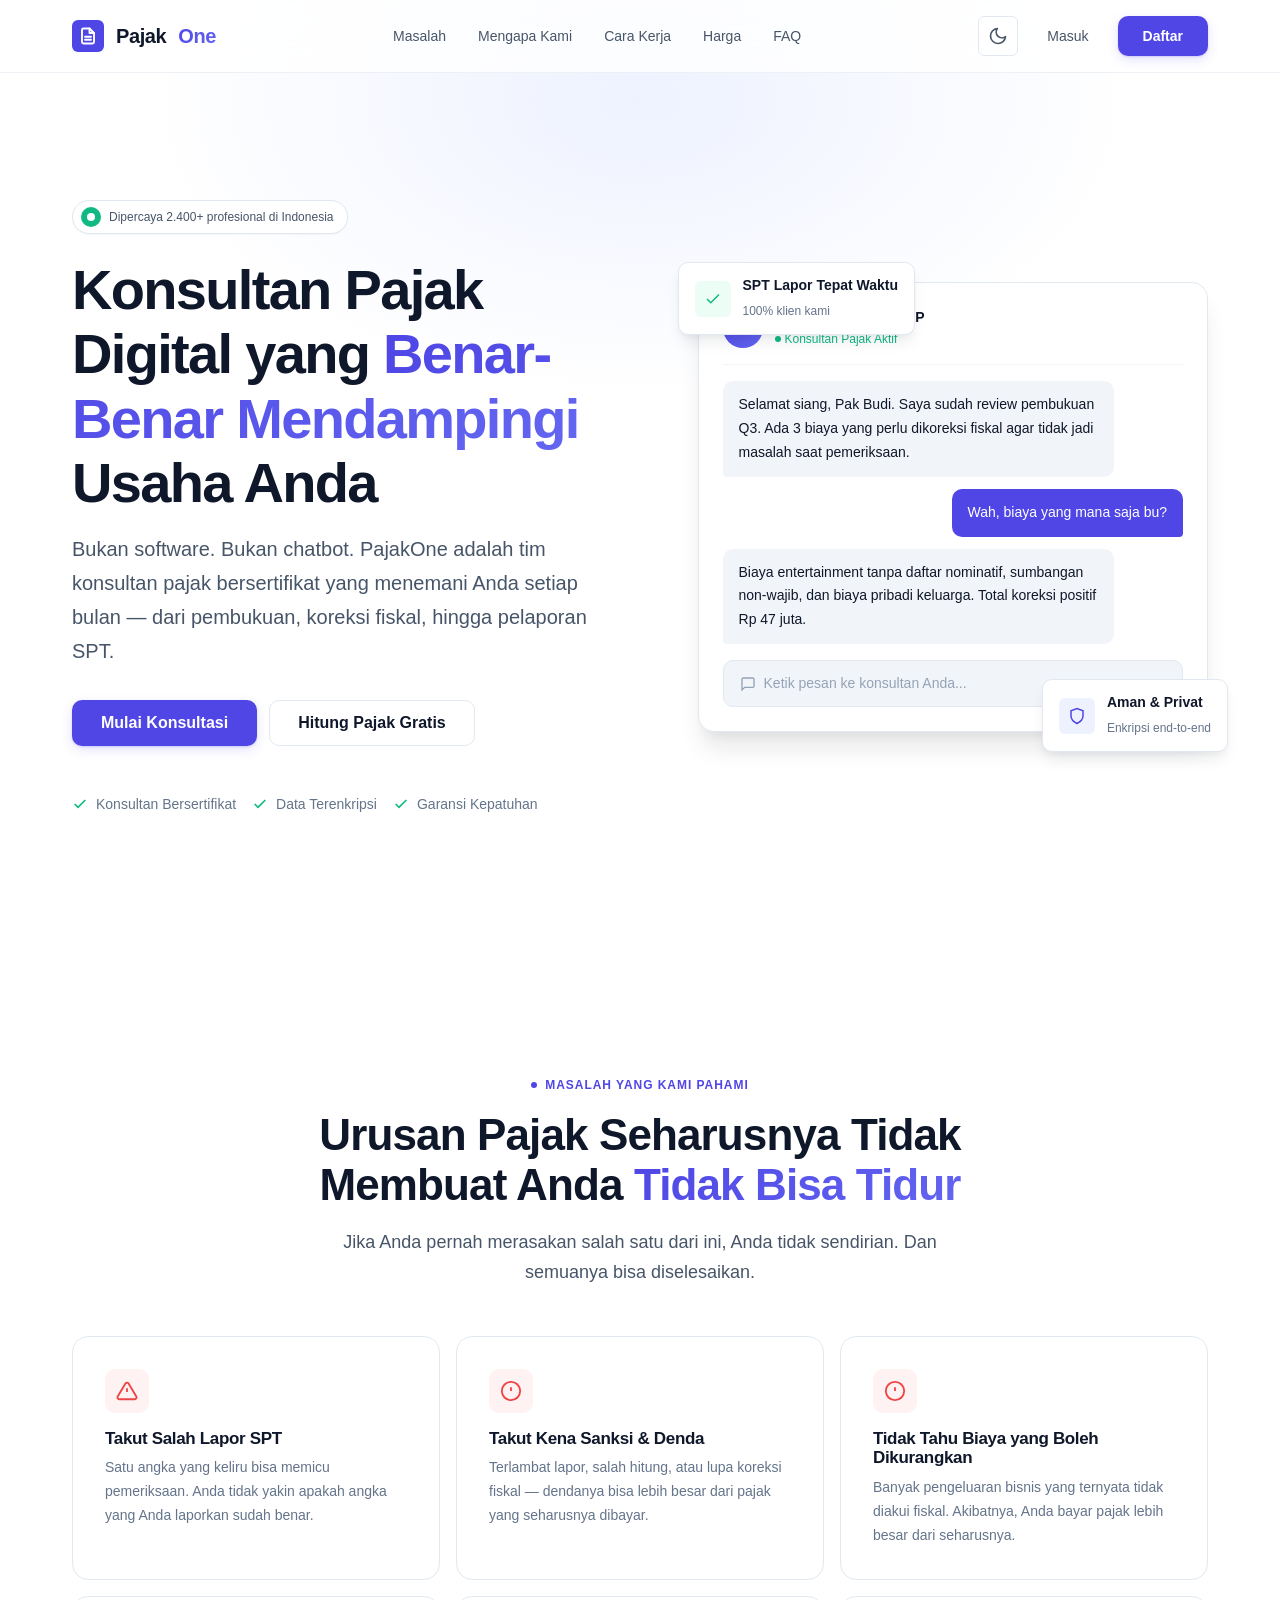
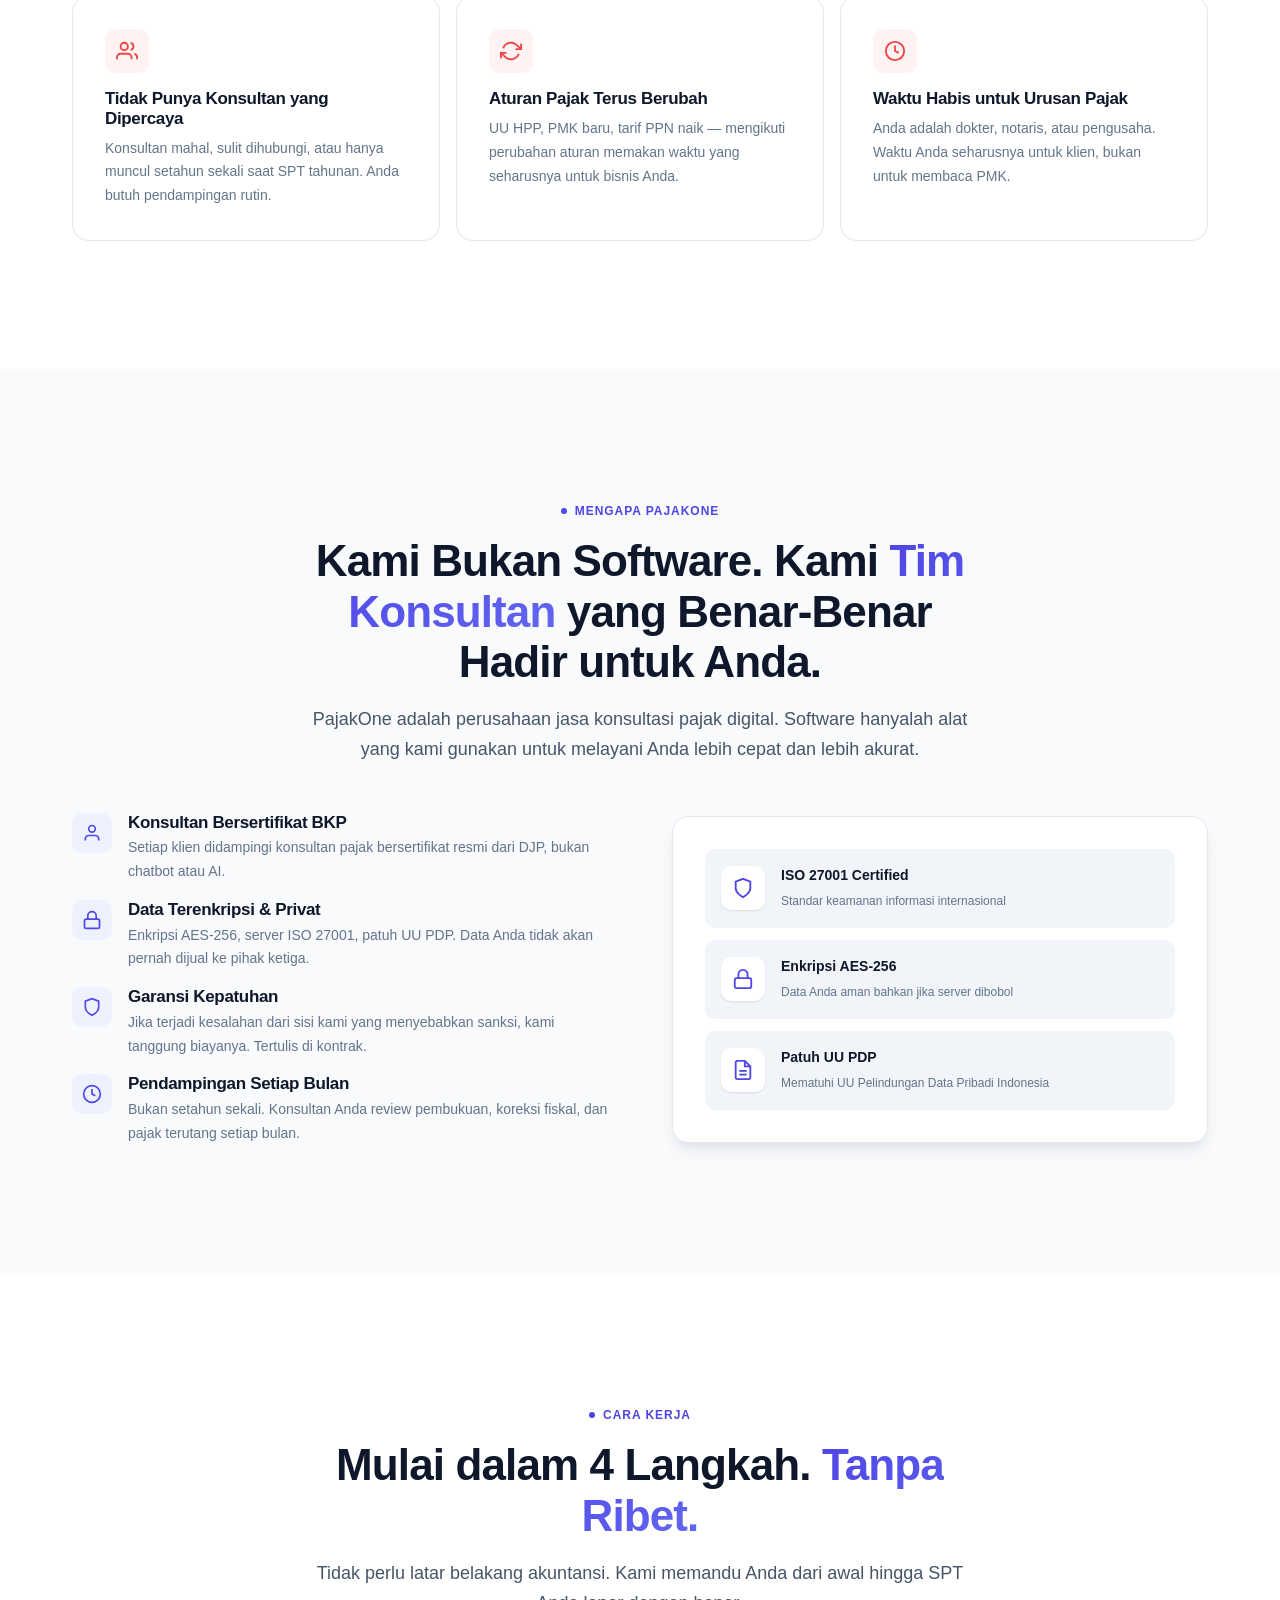
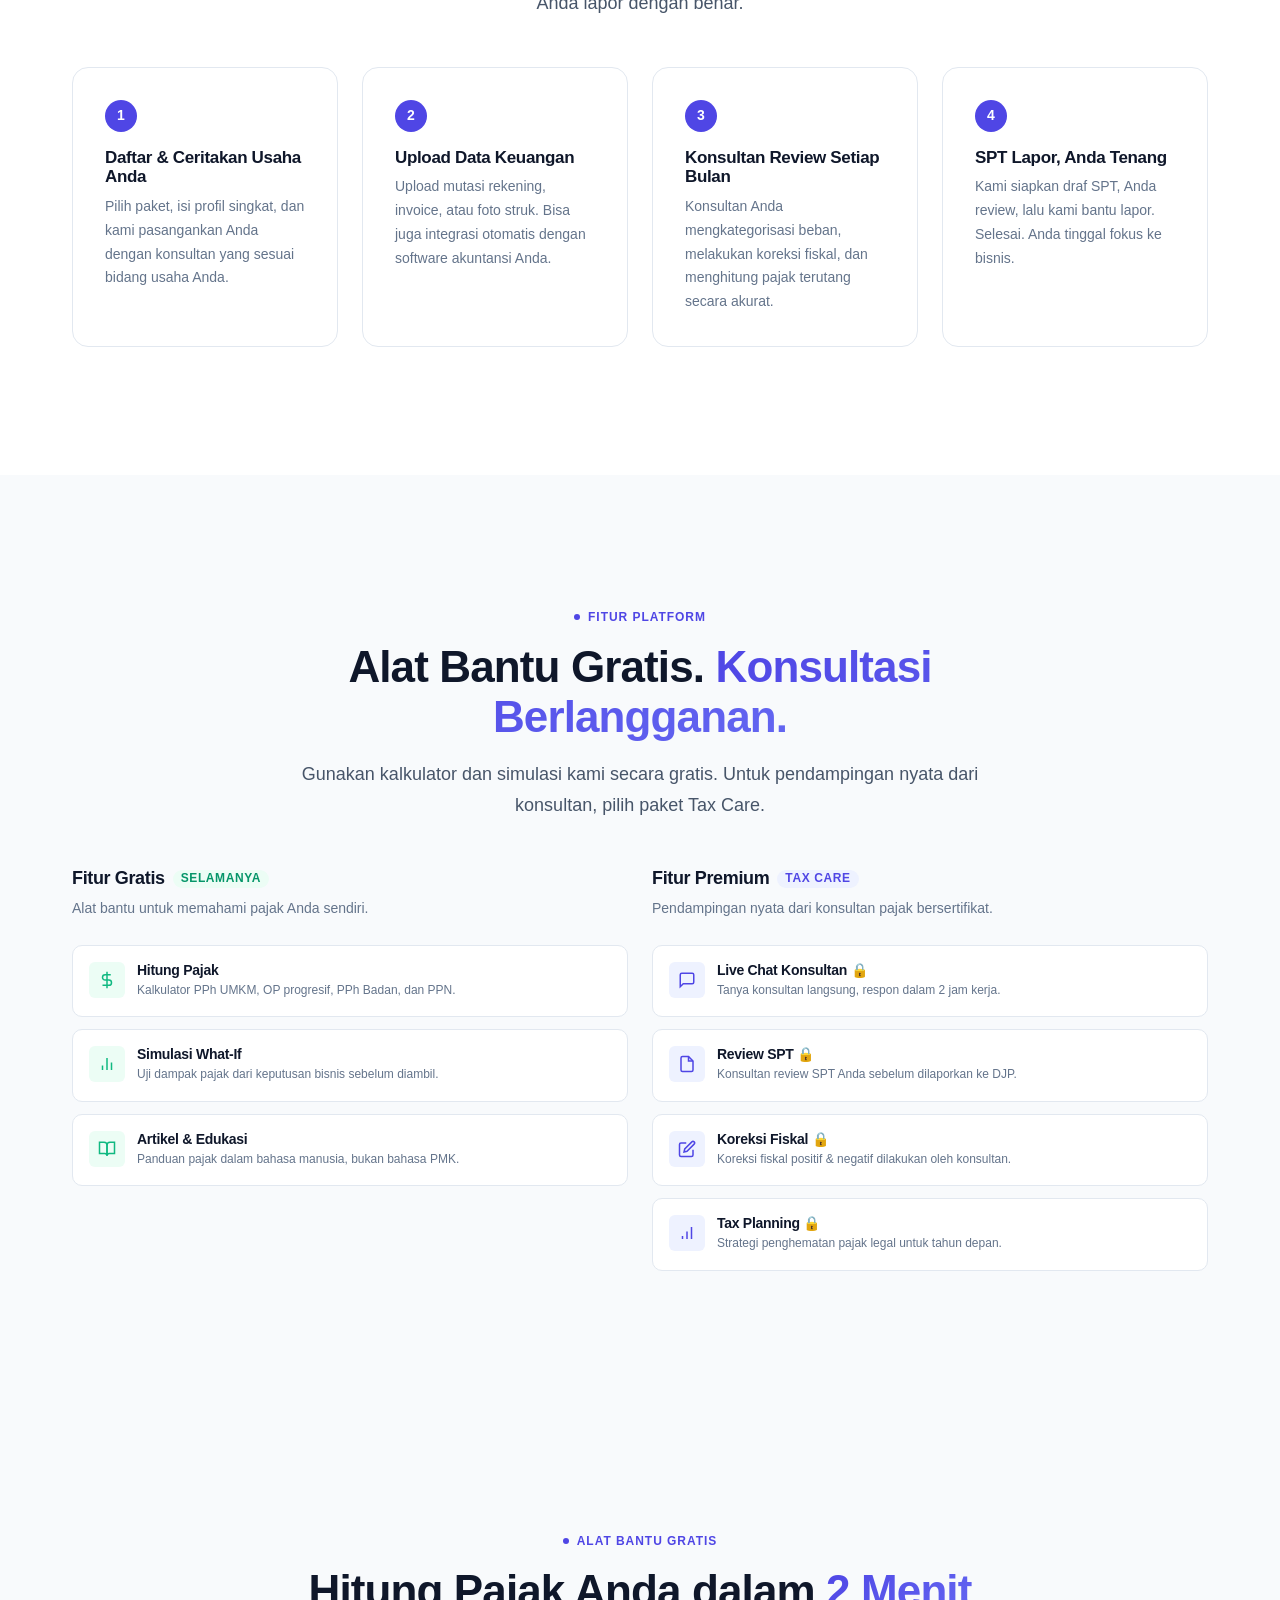
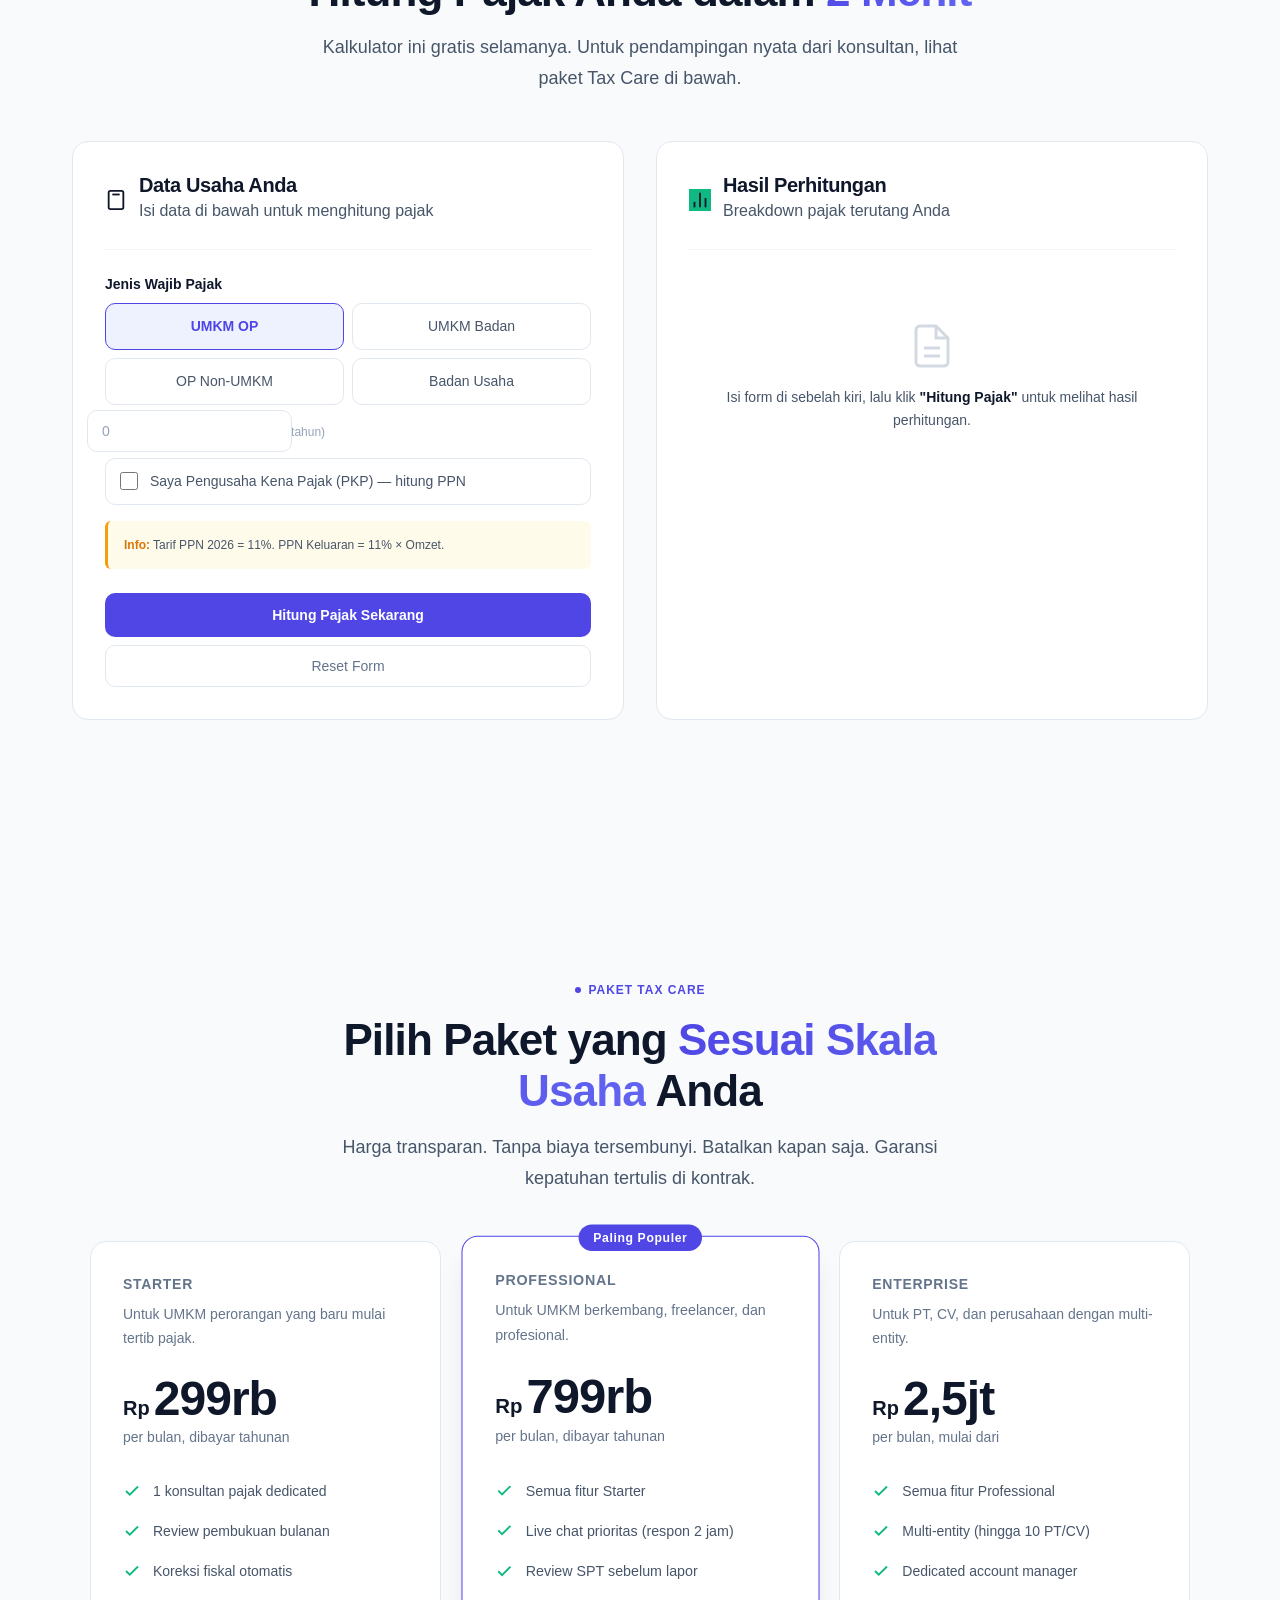
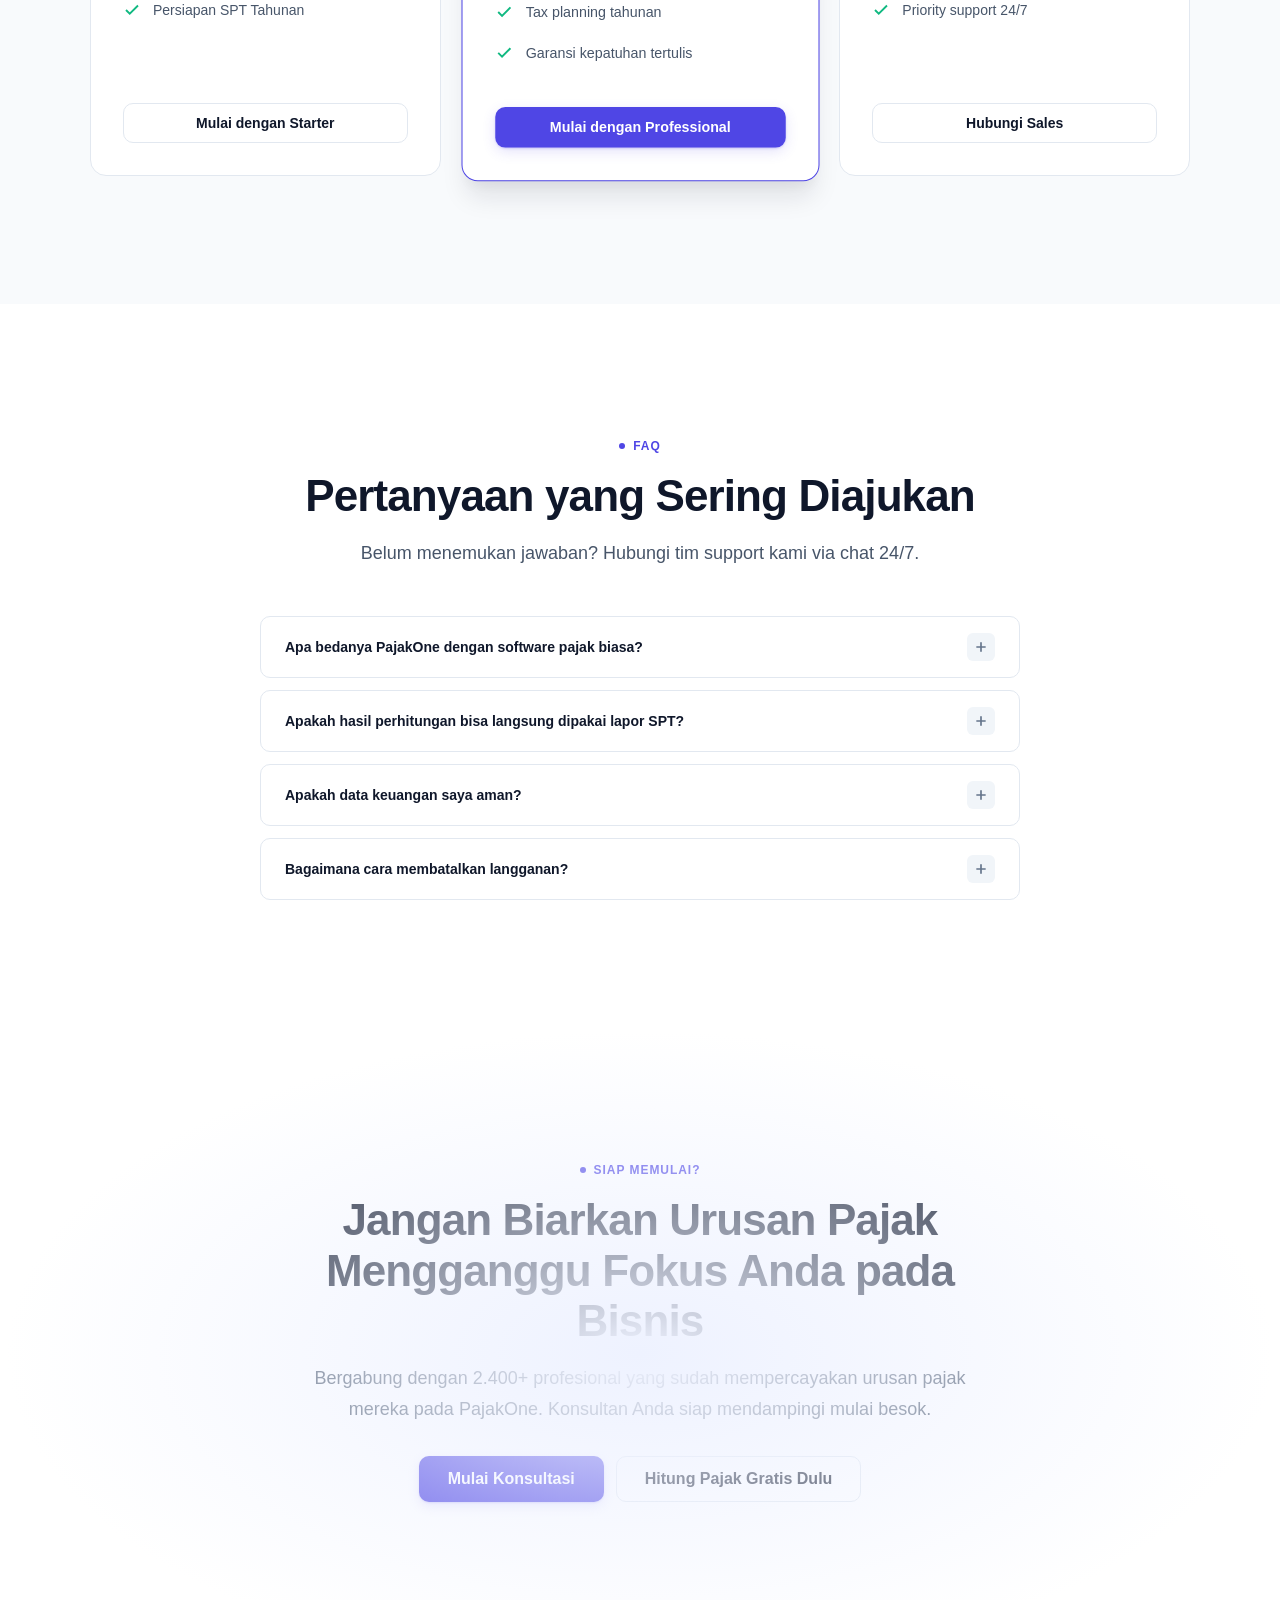
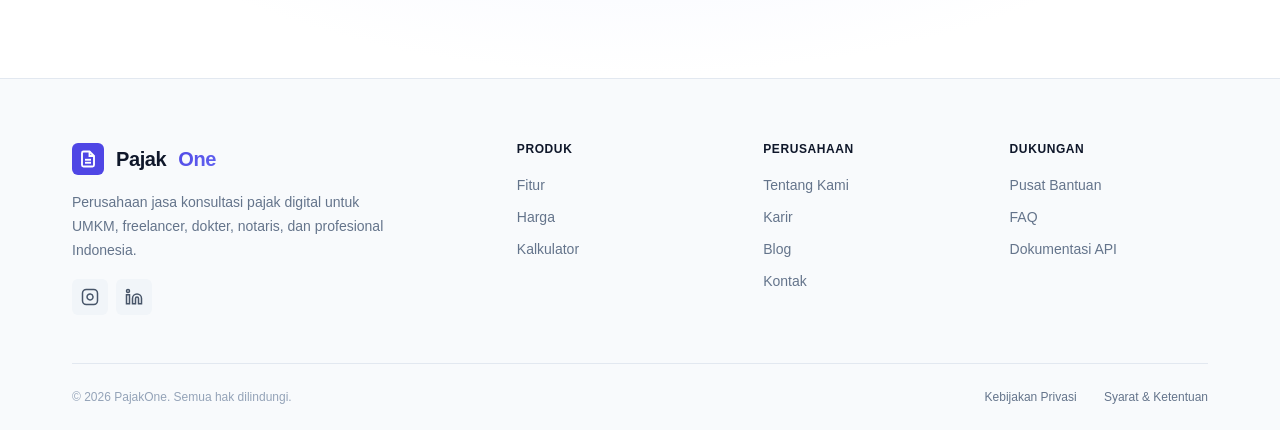
==== commit 52fb619b: "Add files via upload" ====
--- a/index.html
+++ b/index.html
@@ -60,9 +60,10 @@
                     </svg>
                 </button>
 
+                <!-- ✅ NAVIGATION BUTTONS - FIXED -->
                 <div class="nav-cta">
-                    <a href="#calculator" class="btn btn-ghost">Hitung Pajak</a>
-                    <a href="#pricing" class="btn btn-primary">Mulai Konsultasi</a>
+                    <a href="login.html" class="btn btn-ghost">Masuk</a>
+                    <a href="register.html" class="btn btn-primary">Daftar</a>
                 </div>
 
                 <button class="nav-toggle" id="navToggle" aria-label="Menu">
@@ -83,8 +84,11 @@
         <a href="#how">Cara Kerja</a>
         <a href="#pricing">Harga</a>
         <a href="#faq">FAQ</a>
-        <a href="#calculator" class="btn btn-secondary" style="margin-top: 8px; text-align: center;">Hitung Pajak</a>
-        <a href="#pricing" class="btn btn-primary" style="margin-top: 8px; text-align: center;">Mulai Konsultasi</a>
+        <!-- ✅ MOBILE MENU BUTTONS - FIXED -->
+        <div style="border-top: 1px solid var(--border-default); margin: 8px 0; padding-top: 12px;">
+            <a href="login.html" class="btn btn-secondary" style="margin-bottom: 8px; text-align: center; display: block;">Masuk</a>
+            <a href="register.html" class="btn btn-primary" style="text-align: center; display: block;">Daftar</a>
+        </div>
     </div>
 
     <!-- MAIN CONTENT -->
@@ -100,10 +104,13 @@
                         </div>
                         <h1>Konsultan Pajak Digital yang <span class="text-gradient">Benar-Benar Mendampingi</span> Usaha Anda</h1>
                         <p class="subtitle">Bukan software. Bukan chatbot. PajakOne adalah tim konsultan pajak bersertifikat yang menemani Anda setiap bulan — dari pembukuan, koreksi fiskal, hingga pelaporan SPT.</p>
+                        
+                        <!-- ✅ HERO CTA - FIXED -->
                         <div class="hero-cta">
-                            <a href="#pricing" class="btn btn-primary btn-lg">Mulai Konsultasi</a>
+                            <a href="register.html" class="btn btn-primary btn-lg">Mulai Konsultasi</a>
                             <a href="#calculator" class="btn btn-secondary btn-lg">Hitung Pajak Gratis</a>
                         </div>
+                        
                         <div class="hero-trust">
                             <div class="hero-trust-item">
                                 <svg viewBox="0 0 24 24" fill="none" stroke="currentColor" stroke-width="2.5"><polyline points="20 6 9 17 4 12"/></svg>
@@ -630,7 +637,7 @@
                     <h2>Jangan Biarkan Urusan Pajak Mengganggu Fokus Anda pada Bisnis</h2>
                     <p>Bergabung dengan 2.400+ profesional yang sudah mempercayakan urusan pajak mereka pada PajakOne. Konsultan Anda siap mendampingi mulai besok.</p>
                     <div style="display: flex; gap: 12px; justify-content: center; flex-wrap: wrap; margin-top: 32px;">
-                        <a href="#pricing" class="btn btn-primary btn-lg">Mulai Konsultasi</a>
+                        <a href="register.html" class="btn btn-primary btn-lg">Mulai Konsultasi</a>
                         <a href="#calculator" class="btn btn-secondary btn-lg">Hitung Pajak Gratis Dulu</a>
                     </div>
                 </div>
--- a/css/design-system.css
+++ b/css/design-system.css
@@ -0,0 +1,1721 @@
+/* ============================================================
+   PAJAKONE DESIGN SYSTEM
+   Version: 1.0.0
+   Last Updated: 2026-07-18
+   
+   This file contains:
+   - Design Tokens (CSS Custom Properties)
+   - Reset & Base Styles
+   - Typography System
+   - Color System
+   - Spacing & Layout
+   - Button System
+   - Form Elements
+   - Card System
+   - Badge & Tag
+   - Utility Classes
+   - Animation & Transitions
+   - Responsive Breakpoints
+   - Print Styles
+   ============================================================ */
+
+
+/* ============================================================
+   1. DESIGN TOKENS
+   ============================================================ */
+
+:root {
+    /* ---- Typography ---- */
+    --font-sans: 'Inter', -apple-system, BlinkMacSystemFont, 'Segoe UI', 
+                 'Roboto', 'Oxygen', 'Ubuntu', 'Cantarell', sans-serif;
+    --font-mono: 'JetBrains Mono', 'Fira Code', 'Consolas', monospace;
+    
+    --font-size-xs: 0.75rem;      /* 12px */
+    --font-size-sm: 0.875rem;     /* 14px */
+    --font-size-base: 1rem;       /* 16px */
+    --font-size-md: 1.0625rem;    /* 17px */
+    --font-size-lg: 1.125rem;     /* 18px */
+    --font-size-xl: 1.25rem;      /* 20px */
+    --font-size-2xl: 1.5rem;      /* 24px */
+    --font-size-3xl: 1.875rem;    /* 30px */
+    --font-size-4xl: 2.25rem;     /* 36px */
+    --font-size-5xl: 3rem;        /* 48px */
+    
+    --font-weight-normal: 400;
+    --font-weight-medium: 500;
+    --font-weight-semibold: 600;
+    --font-weight-bold: 700;
+    --font-weight-extrabold: 800;
+    
+    --line-height-tight: 1.15;
+    --line-height-normal: 1.5;
+    --line-height-relaxed: 1.7;
+    
+    --letter-spacing-tight: -0.02em;
+    --letter-spacing-normal: 0;
+    --letter-spacing-wide: 0.05em;
+    --letter-spacing-wider: 0.08em;
+    
+    /* ---- Spacing Scale (8px base) ---- */
+    --space-0: 0;
+    --space-1: 4px;
+    --space-2: 8px;
+    --space-3: 12px;
+    --space-4: 16px;
+    --space-5: 24px;
+    --space-6: 32px;
+    --space-7: 48px;
+    --space-8: 64px;
+    --space-9: 96px;
+    --space-10: 128px;
+    
+    /* ---- Border Radius ---- */
+    --radius-none: 0;
+    --radius-sm: 6px;
+    --radius-md: 10px;
+    --radius-lg: 16px;
+    --radius-xl: 24px;
+    --radius-2xl: 32px;
+    --radius-full: 9999px;
+    
+    /* ---- Transitions ---- */
+    --ease-in: cubic-bezier(0.4, 0, 1, 1);
+    --ease-out: cubic-bezier(0.16, 1, 0.3, 1);
+    --ease-in-out: cubic-bezier(0.4, 0, 0.2, 1);
+    --ease-bounce: cubic-bezier(0.34, 1.56, 0.64, 1);
+    
+    --duration-fast: 150ms;
+    --duration-base: 250ms;
+    --duration-slow: 400ms;
+    --duration-slower: 600ms;
+    
+    /* ---- Z-Index Scale ---- */
+    --z-base: 1;
+    --z-dropdown: 100;
+    --z-sticky: 200;
+    --z-navbar: 1000;
+    --z-mobile-menu: 999;
+    --z-modal-overlay: 2000;
+    --z-modal: 2001;
+    --z-toast: 3000;
+    --z-tooltip: 4000;
+}
+
+
+/* ============================================================
+   2. THEME: LIGHT (Default)
+   ============================================================ */
+
+[data-theme="light"] {
+    /* ---- Background Colors ---- */
+    --bg-primary: #ffffff;
+    --bg-secondary: #f8fafc;
+    --bg-tertiary: #f1f5f9;
+    --bg-elevated: #ffffff;
+    --bg-subtle: #fafafa;
+    --bg-inverse: #0f172a;
+    
+    /* ---- Text Colors ---- */
+    --text-primary: #0f172a;
+    --text-secondary: #475569;
+    --text-tertiary: #64748b;
+    --text-muted: #94a3b8;
+    --text-inverse: #ffffff;
+    --text-disabled: #cbd5e1;
+    
+    /* ---- Border Colors ---- */
+    --border-subtle: #f1f5f9;
+    --border-default: #e2e8f0;
+    --border-strong: #cbd5e1;
+    --border-inverse: #0f172a;
+    
+    /* ---- Brand Colors (Indigo) ---- */
+    --brand-25: #f5f3ff;
+    --brand-50: #eef2ff;
+    --brand-100: #e0e7ff;
+    --brand-200: #c7d2fe;
+    --brand-300: #a5b4fc;
+    --brand-400: #818cf8;
+    --brand-500: #6366f1;
+    --brand-600: #4f46e5;
+    --brand-700: #4338ca;
+    --brand-800: #3730a3;
+    --brand-900: #312e81;
+    
+    /* ---- Semantic Colors ---- */
+    --success-50: #ecfdf5;
+    --success-100: #d1fae5;
+    --success-500: #10b981;
+    --success-600: #059669;
+    --success-700: #047857;
+    
+    --warning-50: #fffbeb;
+    --warning-100: #fef3c7;
+    --warning-500: #f59e0b;
+    --warning-600: #d97706;
+    --warning-700: #b45309;
+    
+    --danger-50: #fef2f2;
+    --danger-100: #fee2e2;
+    --danger-500: #ef4444;
+    --danger-600: #dc2626;
+    --danger-700: #b91c1c;
+    
+    --info-50: #eff6ff;
+    --info-100: #dbeafe;
+    --info-500: #3b82f6;
+    --info-600: #2563eb;
+    --info-700: #1d4ed8;
+    
+    /* ---- Shadows ---- */
+    --shadow-xs: 0 1px 2px rgba(15, 23, 42, 0.04);
+    --shadow-sm: 0 1px 3px rgba(15, 23, 42, 0.06), 0 1px 2px rgba(15, 23, 42, 0.04);
+    --shadow-md: 0 4px 6px -1px rgba(15, 23, 42, 0.07), 0 2px 4px -1px rgba(15, 23, 42, 0.04);
+    --shadow-lg: 0 10px 15px -3px rgba(15, 23, 42, 0.08), 0 4px 6px -2px rgba(15, 23, 42, 0.04);
+    --shadow-xl: 0 20px 25px -5px rgba(15, 23, 42, 0.1), 0 10px 10px -5px rgba(15, 23, 42, 0.04);
+    --shadow-2xl: 0 25px 50px -12px rgba(15, 23, 42, 0.15);
+    --shadow-inner: inset 0 2px 4px 0 rgba(15, 23, 42, 0.06);
+    
+    /* ---- Component Specific ---- */
+    --nav-bg: rgba(255, 255, 255, 0.8);
+    --nav-border: rgba(226, 232, 240, 0.6);
+    
+    --sidebar-bg: #ffffff;
+    --sidebar-hover: #f1f5f9;
+    --sidebar-active: #eef2ff;
+    
+    --input-bg: #ffffff;
+    --input-border: #e2e8f0;
+    --input-focus-border: #4f46e5;
+    --input-focus-ring: rgba(79, 70, 229, 0.15);
+    
+    --gradient-brand: linear-gradient(135deg, var(--brand-600), var(--brand-500));
+    --gradient-hero: radial-gradient(ellipse at center, var(--brand-50) 0%, transparent 70%);
+}
+
+
+/* ============================================================
+   3. THEME: DARK
+   ============================================================ */
+
+[data-theme="dark"] {
+    /* ---- Background Colors ---- */
+    --bg-primary: #0b0f1a;
+    --bg-secondary: #0f1420;
+    --bg-tertiary: #161d2e;
+    --bg-elevated: #111827;
+    --bg-subtle: #0a0e17;
+    --bg-inverse: #ffffff;
+    
+    /* ---- Text Colors ---- */
+    --text-primary: #f8fafc;
+    --text-secondary: #cbd5e1;
+    --text-tertiary: #94a3b8;
+    --text-muted: #64748b;
+    --text-inverse: #0f172a;
+    --text-disabled: #475569;
+    
+    /* ---- Border Colors ---- */
+    --border-subtle: #1e293b;
+    --border-default: #1e293b;
+    --border-strong: #334155;
+    --border-inverse: #ffffff;
+    
+    /* ---- Brand Colors (Lighter for dark mode) ---- */
+    --brand-25: #0f0d2e;
+    --brand-50: #1e1b4b;
+    --brand-100: #312e81;
+    --brand-200: #3730a3;
+    --brand-300: #4338ca;
+    --brand-400: #4f46e5;
+    --brand-500: #818cf8;
+    --brand-600: #6366f1;
+    --brand-700: #a5b4fc;
+    --brand-800: #c7d2fe;
+    --brand-900: #e0e7ff;
+    
+    /* ---- Semantic Colors ---- */
+    --success-50: #064e3b;
+    --success-100: #065f46;
+    --success-500: #34d399;
+    --success-600: #10b981;
+    --success-700: #059669;
+    
+    --warning-50: #451a03;
+    --warning-100: #78350f;
+    --warning-500: #fbbf24;
+    --warning-600: #f59e0b;
+    --warning-700: #d97706;
+    
+    --danger-50: #2a1215;
+    --danger-100: #450a0a;
+    --danger-500: #f87171;
+    --danger-600: #ef4444;
+    --danger-700: #dc2626;
+    
+    --info-50: #0c1e3a;
+    --info-100: #1e3a8a;
+    --info-500: #60a5fa;
+    --info-600: #3b82f6;
+    --info-700: #2563eb;
+    
+    /* ---- Shadows (Darker for dark mode) ---- */
+    --shadow-xs: 0 1px 2px rgba(0, 0, 0, 0.3);
+    --shadow-sm: 0 1px 3px rgba(0, 0, 0, 0.4), 0 1px 2px rgba(0, 0, 0, 0.3);
+    --shadow-md: 0 4px 6px -1px rgba(0, 0, 0, 0.5), 0 2px 4px -1px rgba(0, 0, 0, 0.4);
+    --shadow-lg: 0 10px 15px -3px rgba(0, 0, 0, 0.6), 0 4px 6px -2px rgba(0, 0, 0, 0.5);
+    --shadow-xl: 0 20px 25px -5px rgba(0, 0, 0, 0.7), 0 10px 10px -5px rgba(0, 0, 0, 0.6);
+    --shadow-2xl: 0 25px 50px -12px rgba(0, 0, 0, 0.8);
+    --shadow-inner: inset 0 2px 4px 0 rgba(0, 0, 0, 0.3);
+    
+    /* ---- Component Specific ---- */
+    --nav-bg: rgba(11, 15, 26, 0.7);
+    --nav-border: rgba(30, 41, 59, 0.6);
+    
+    --sidebar-bg: #0f1420;
+    --sidebar-hover: #161d2e;
+    --sidebar-active: #1e1b4b;
+    
+    --input-bg: #0b0f1a;
+    --input-border: #1e293b;
+    --input-focus-border: #818cf8;
+    --input-focus-ring: rgba(129, 140, 248, 0.15);
+    
+    --gradient-brand: linear-gradient(135deg, var(--brand-500), var(--brand-700));
+    --gradient-hero: radial-gradient(ellipse at center, rgba(129, 140, 248, 0.15) 0%, transparent 70%);
+}
+
+
+/* ============================================================
+   4. RESET & BASE
+   ============================================================ */
+
+*,
+*::before,
+*::after {
+    margin: 0;
+    padding: 0;
+    box-sizing: border-box;
+}
+
+html {
+    scroll-behavior: smooth;
+    -webkit-font-smoothing: antialiased;
+    -moz-osx-font-smoothing: grayscale;
+    text-rendering: optimizeLegibility;
+    scroll-padding-top: 80px;
+}
+
+body {
+    font-family: var(--font-sans);
+    font-size: var(--font-size-base);
+    line-height: var(--line-height-normal);
+    color: var(--text-primary);
+    background-color: var(--bg-primary);
+    transition: background-color var(--duration-slow) var(--ease-out),
+                color var(--duration-slow) var(--ease-out);
+    overflow-x: hidden;
+    min-height: 100vh;
+}
+
+/* Images & Media */
+img, svg, video, canvas {
+    display: block;
+    max-width: 100%;
+    height: auto;
+}
+
+img {
+    -webkit-user-drag: none;
+    user-select: none;
+}
+
+/* Links */
+a {
+    color: inherit;
+    text-decoration: none;
+    transition: color var(--duration-fast) var(--ease-out);
+}
+
+a:hover {
+    color: var(--brand-600);
+}
+
+[data-theme="dark"] a:hover {
+    color: var(--brand-500);
+}
+
+/* Buttons */
+button {
+    font-family: inherit;
+    font-size: inherit;
+    cursor: pointer;
+    border: none;
+    background: none;
+    color: inherit;
+}
+
+button:disabled {
+    cursor: not-allowed;
+    opacity: 0.5;
+}
+
+/* Form Elements */
+input, select, textarea {
+    font-family: inherit;
+    font-size: inherit;
+    color: inherit;
+}
+
+/* Lists */
+ul, ol {
+    list-style: none;
+}
+
+/* Tables */
+table {
+    border-collapse: collapse;
+    border-spacing: 0;
+    width: 100%;
+}
+
+/* Selection */
+::selection {
+    background: var(--brand-500);
+    color: white;
+}
+
+/* Scrollbar */
+::-webkit-scrollbar {
+    width: 10px;
+    height: 10px;
+}
+
+::-webkit-scrollbar-track {
+    background: var(--bg-secondary);
+}
+
+::-webkit-scrollbar-thumb {
+    background: var(--border-strong);
+    border-radius: var(--radius-full);
+}
+
+::-webkit-scrollbar-thumb:hover {
+    background: var(--text-muted);
+}
+
+/* Focus Visible (Accessibility) */
+:focus-visible {
+    outline: 2px solid var(--brand-500);
+    outline-offset: 2px;
+}
+
+/* Reduced Motion */
+@media (prefers-reduced-motion: reduce) {
+    *,
+    *::before,
+    *::after {
+        animation-duration: 0.01ms !important;
+        animation-iteration-count: 1 !important;
+        transition-duration: 0.01ms !important;
+        scroll-behavior: auto !important;
+    }
+}
+
+
+/* ============================================================
+   5. TYPOGRAPHY SYSTEM
+   ============================================================ */
+
+h1, h2, h3, h4, h5, h6 {
+    font-weight: var(--font-weight-bold);
+    line-height: var(--line-height-tight);
+    letter-spacing: var(--letter-spacing-tight);
+    color: var(--text-primary);
+    margin-bottom: var(--space-4);
+}
+
+h1 {
+    font-size: clamp(2rem, 5vw, 3.5rem);
+    font-weight: var(--font-weight-extrabold);
+    letter-spacing: -0.03em;
+}
+
+h2 {
+    font-size: clamp(1.75rem, 4vw, 2.75rem);
+}
+
+h3 {
+    font-size: var(--font-size-xl);
+}
+
+h4 {
+    font-size: var(--font-size-md);
+    font-weight: var(--font-weight-semibold);
+}
+
+h5 {
+    font-size: var(--font-size-base);
+    font-weight: var(--font-weight-semibold);
+}
+
+h6 {
+    font-size: var(--font-size-sm);
+    font-weight: var(--font-weight-semibold);
+    text-transform: uppercase;
+    letter-spacing: var(--letter-spacing-wide);
+}
+
+p {
+    color: var(--text-secondary);
+    line-height: var(--line-height-relaxed);
+    margin-bottom: var(--space-4);
+}
+
+p:last-child {
+    margin-bottom: 0;
+}
+
+strong, b {
+    font-weight: var(--font-weight-bold);
+    color: var(--text-primary);
+}
+
+em, i {
+    font-style: italic;
+}
+
+small {
+    font-size: var(--font-size-sm);
+    color: var(--text-tertiary);
+}
+
+code {
+    font-family: var(--font-mono);
+    font-size: 0.875em;
+    padding: 2px 6px;
+    background: var(--bg-tertiary);
+    border-radius: var(--radius-sm);
+    color: var(--brand-600);
+}
+
+[data-theme="dark"] code {
+    color: var(--brand-500);
+}
+
+/* Text Utilities */
+.text-gradient {
+    background: var(--gradient-brand);
+    -webkit-background-clip: text;
+    -webkit-text-fill-color: transparent;
+    background-clip: text;
+    color: transparent;
+}
+
+.text-primary { color: var(--text-primary); }
+.text-secondary { color: var(--text-secondary); }
+.text-tertiary { color: var(--text-tertiary); }
+.text-muted { color: var(--text-muted); }
+.text-brand { color: var(--brand-600); }
+.text-success { color: var(--success-500); }
+.text-warning { color: var(--warning-500); }
+.text-danger { color: var(--danger-500); }
+.text-info { color: var(--info-500); }
+
+[data-theme="dark"] .text-brand { color: var(--brand-500); }
+
+.text-xs { font-size: var(--font-size-xs); }
+.text-sm { font-size: var(--font-size-sm); }
+.text-base { font-size: var(--font-size-base); }
+.text-lg { font-size: var(--font-size-lg); }
+.text-xl { font-size: var(--font-size-xl); }
+.text-2xl { font-size: var(--font-size-2xl); }
+
+.font-normal { font-weight: var(--font-weight-normal); }
+.font-medium { font-weight: var(--font-weight-medium); }
+.font-semibold { font-weight: var(--font-weight-semibold); }
+.font-bold { font-weight: var(--font-weight-bold); }
+.font-extrabold { font-weight: var(--font-weight-extrabold); }
+
+.text-left { text-align: left; }
+.text-center { text-align: center; }
+.text-right { text-align: right; }
+
+.truncate {
+    overflow: hidden;
+    text-overflow: ellipsis;
+    white-space: nowrap;
+}
+
+.line-clamp-2 {
+    display: -webkit-box;
+    -webkit-line-clamp: 2;
+    -webkit-box-orient: vertical;
+    overflow: hidden;
+}
+
+.line-clamp-3 {
+    display: -webkit-box;
+    -webkit-line-clamp: 3;
+    -webkit-box-orient: vertical;
+    overflow: hidden;
+}
+
+
+/* ============================================================
+   6. LAYOUT SYSTEM
+   ============================================================ */
+
+.container {
+    width: 100%;
+    max-width: 1200px;
+    margin: 0 auto;
+    padding: 0 var(--space-5);
+}
+
+.container-narrow {
+    max-width: 900px;
+    margin: 0 auto;
+    padding: 0 var(--space-5);
+}
+
+.container-wide {
+    max-width: 1400px;
+    margin: 0 auto;
+    padding: 0 var(--space-5);
+}
+
+/* Grid System */
+.grid {
+    display: grid;
+    gap: var(--space-5);
+}
+
+.grid-2 { grid-template-columns: repeat(2, 1fr); }
+.grid-3 { grid-template-columns: repeat(3, 1fr); }
+.grid-4 { grid-template-columns: repeat(4, 1fr); }
+.grid-5 { grid-template-columns: repeat(5, 1fr); }
+.grid-6 { grid-template-columns: repeat(6, 1fr); }
+
+/* Flex System */
+.flex { display: flex; }
+.flex-col { flex-direction: column; }
+.flex-wrap { flex-wrap: wrap; }
+.flex-nowrap { flex-wrap: nowrap; }
+
+.items-center { align-items: center; }
+.items-start { align-items: flex-start; }
+.items-end { align-items: flex-end; }
+.items-stretch { align-items: stretch; }
+
+.justify-center { justify-content: center; }
+.justify-between { justify-content: space-between; }
+.justify-start { justify-content: flex-start; }
+.justify-end { justify-content: flex-end; }
+
+.gap-1 { gap: var(--space-1); }
+.gap-2 { gap: var(--space-2); }
+.gap-3 { gap: var(--space-3); }
+.gap-4 { gap: var(--space-4); }
+.gap-5 { gap: var(--space-5); }
+.gap-6 { gap: var(--space-6); }
+
+/* Spacing Utilities */
+.m-0 { margin: 0; }
+.m-1 { margin: var(--space-1); }
+.m-2 { margin: var(--space-2); }
+.m-3 { margin: var(--space-3); }
+.m-4 { margin: var(--space-4); }
+.m-5 { margin: var(--space-5); }
+.m-auto { margin: auto; }
+
+.mt-0 { margin-top: 0; }
+.mt-1 { margin-top: var(--space-1); }
+.mt-2 { margin-top: var(--space-2); }
+.mt-3 { margin-top: var(--space-3); }
+.mt-4 { margin-top: var(--space-4); }
+.mt-5 { margin-top: var(--space-5); }
+.mt-6 { margin-top: var(--space-6); }
+.mt-7 { margin-top: var(--space-7); }
+.mt-8 { margin-top: var(--space-8); }
+
+.mb-0 { margin-bottom: 0; }
+.mb-1 { margin-bottom: var(--space-1); }
+.mb-2 { margin-bottom: var(--space-2); }
+.mb-3 { margin-bottom: var(--space-3); }
+.mb-4 { margin-bottom: var(--space-4); }
+.mb-5 { margin-bottom: var(--space-5); }
+.mb-6 { margin-bottom: var(--space-6); }
+.mb-7 { margin-bottom: var(--space-7); }
+.mb-8 { margin-bottom: var(--space-8); }
+
+.ml-auto { margin-left: auto; }
+.mr-auto { margin-right: auto; }
+
+.p-0 { padding: 0; }
+.p-1 { padding: var(--space-1); }
+.p-2 { padding: var(--space-2); }
+.p-3 { padding: var(--space-3); }
+.p-4 { padding: var(--space-4); }
+.p-5 { padding: var(--space-5); }
+.p-6 { padding: var(--space-6); }
+
+/* Display Utilities */
+.d-none { display: none; }
+.d-block { display: block; }
+.d-inline { display: inline; }
+.d-inline-block { display: inline-block; }
+.d-flex { display: flex; }
+.d-grid { display: grid; }
+
+/* Position Utilities */
+.relative { position: relative; }
+.absolute { position: absolute; }
+.fixed { position: fixed; }
+.sticky { position: sticky; }
+
+/* Visibility */
+.visible { visibility: visible; }
+.invisible { visibility: hidden; }
+.opacity-0 { opacity: 0; }
+.opacity-50 { opacity: 0.5; }
+.opacity-100 { opacity: 1; }
+
+/* Overflow */
+.overflow-hidden { overflow: hidden; }
+.overflow-auto { overflow: auto; }
+.overflow-scroll { overflow: scroll; }
+
+
+/* ============================================================
+   7. BUTTON SYSTEM
+   ============================================================ */
+
+.btn {
+    display: inline-flex;
+    align-items: center;
+    justify-content: center;
+    gap: var(--space-2);
+    padding: 12px 24px;
+    font-size: var(--font-size-sm);
+    font-weight: var(--font-weight-semibold);
+    border-radius: var(--radius-md);
+    transition: all var(--duration-base) var(--ease-out);
+    white-space: nowrap;
+    line-height: 1;
+    cursor: pointer;
+    border: 1px solid transparent;
+    user-select: none;
+    -webkit-tap-highlight-color: transparent;
+}
+
+.btn svg {
+    flex-shrink: 0;
+}
+
+/* Primary Button */
+.btn-primary {
+    background: var(--brand-600);
+    color: white;
+    box-shadow: 0 1px 2px rgba(79, 70, 229, 0.2), 
+                0 4px 12px rgba(79, 70, 229, 0.15);
+}
+
+.btn-primary:hover {
+    background: var(--brand-700);
+    transform: translateY(-1px);
+    box-shadow: 0 4px 12px rgba(79, 70, 229, 0.3), 
+                0 8px 24px rgba(79, 70, 229, 0.2);
+}
+
+.btn-primary:active {
+    transform: translateY(0);
+}
+
+[data-theme="dark"] .btn-primary {
+    background: var(--brand-500);
+    box-shadow: 0 1px 2px rgba(129, 140, 248, 0.3), 
+                0 4px 12px rgba(129, 140, 248, 0.2);
+}
+
+[data-theme="dark"] .btn-primary:hover {
+    background: var(--brand-600);
+}
+
+/* Secondary Button */
+.btn-secondary {
+    background: var(--bg-elevated);
+    color: var(--text-primary);
+    border: 1px solid var(--border-default);
+}
+
+.btn-secondary:hover {
+    background: var(--bg-tertiary);
+    border-color: var(--border-strong);
+    transform: translateY(-1px);
+}
+
+/* Ghost Button */
+.btn-ghost {
+    background: transparent;
+    color: var(--text-secondary);
+    padding: 10px 16px;
+    font-weight: var(--font-weight-medium);
+}
+
+.btn-ghost:hover {
+    color: var(--text-primary);
+    background: var(--bg-tertiary);
+}
+
+/* Outline Button */
+.btn-outline {
+    background: transparent;
+    color: var(--brand-600);
+    border: 1px solid var(--brand-600);
+}
+
+[data-theme="dark"] .btn-outline {
+    color: var(--brand-500);
+    border-color: var(--brand-500);
+}
+
+.btn-outline:hover {
+    background: var(--brand-50);
+    transform: translateY(-1px);
+}
+
+[data-theme="dark"] .btn-outline:hover {
+    background: var(--brand-50);
+}
+
+/* Danger Button */
+.btn-danger {
+    background: var(--danger-500);
+    color: white;
+}
+
+.btn-danger:hover {
+    background: var(--danger-600);
+    transform: translateY(-1px);
+}
+
+/* Success Button */
+.btn-success {
+    background: var(--success-500);
+    color: white;
+}
+
+.btn-success:hover {
+    background: var(--success-600);
+    transform: translateY(-1px);
+}
+
+/* Button Sizes */
+.btn-xs {
+    padding: 6px 12px;
+    font-size: var(--font-size-xs);
+}
+
+.btn-sm {
+    padding: 8px 16px;
+    font-size: var(--font-size-sm);
+}
+
+.btn-md {
+    padding: 12px 24px;
+    font-size: var(--font-size-sm);
+}
+
+.btn-lg {
+    padding: 14px 28px;
+    font-size: var(--font-size-base);
+}
+
+.btn-xl {
+    padding: 16px 32px;
+    font-size: var(--font-size-md);
+}
+
+/* Button Block */
+.btn-block {
+    width: 100%;
+}
+
+/* Icon Button */
+.btn-icon {
+    padding: 10px;
+    width: 40px;
+    height: 40px;
+}
+
+.btn-icon svg {
+    width: 18px;
+    height: 18px;
+}
+
+/* Button Loading State */
+.btn.loading {
+    position: relative;
+    color: transparent !important;
+    pointer-events: none;
+}
+
+.btn.loading::after {
+    content: '';
+    position: absolute;
+    width: 16px;
+    height: 16px;
+    border: 2px solid currentColor;
+    border-top-color: transparent;
+    border-radius: 50%;
+    animation: spin 0.6s linear infinite;
+    color: white;
+}
+
+@keyframes spin {
+    to { transform: rotate(360deg); }
+}
+
+/* Button Disabled */
+.btn:disabled,
+.btn[aria-disabled="true"] {
+    opacity: 0.5;
+    cursor: not-allowed;
+    pointer-events: none;
+}
+
+
+/* ============================================================
+   8. FORM ELEMENTS
+   ============================================================ */
+
+.form-group {
+    margin-bottom: var(--space-4);
+}
+
+.form-label {
+    display: block;
+    font-weight: var(--font-weight-semibold);
+    font-size: var(--font-size-sm);
+    color: var(--text-primary);
+    margin-bottom: var(--space-2);
+}
+
+.form-hint {
+    font-weight: var(--font-weight-normal);
+    color: var(--text-muted);
+    font-size: var(--font-size-xs);
+    margin-left: var(--space-1);
+}
+
+.form-input,
+.form-select,
+.form-textarea {
+    width: 100%;
+    padding: 12px 14px;
+    background: var(--input-bg);
+    border: 1px solid var(--input-border);
+    border-radius: var(--radius-md);
+    font-size: var(--font-size-sm);
+    color: var(--text-primary);
+    transition: all var(--duration-fast) var(--ease-out);
+    font-family: var(--font-sans);
+}
+
+.form-input:hover,
+.form-select:hover,
+.form-textarea:hover {
+    border-color: var(--border-strong);
+}
+
+.form-input:focus,
+.form-select:focus,
+.form-textarea:focus {
+    outline: none;
+    border-color: var(--input-focus-border);
+    box-shadow: 0 0 0 3px var(--input-focus-ring);
+}
+
+.form-input::placeholder,
+.form-textarea::placeholder {
+    color: var(--text-muted);
+}
+
+.form-input.error,
+.form-select.error,
+.form-textarea.error {
+    border-color: var(--danger-500);
+}
+
+.form-input.error:focus,
+.form-select.error:focus,
+.form-textarea.error:focus {
+    box-shadow: 0 0 0 3px rgba(239, 68, 68, 0.15);
+}
+
+.form-input.success {
+    border-color: var(--success-500);
+}
+
+.form-textarea {
+    resize: vertical;
+    min-height: 100px;
+}
+
+.form-select {
+    appearance: none;
+    background-image: url("data:image/svg+xml,%3Csvg xmlns='http://www.w3.org/2000/svg' width='16' height='16' viewBox='0 0 24 24' fill='none' stroke='%2364748b' stroke-width='2' stroke-linecap='round' stroke-linejoin='round'%3E%3Cpolyline points='6 9 12 15 18 9'%3E%3C/polyline%3E%3C/svg%3E");
+    background-repeat: no-repeat;
+    background-position: right 12px center;
+    padding-right: 40px;
+    cursor: pointer;
+}
+
+.form-error {
+    font-size: var(--font-size-xs);
+    color: var(--danger-500);
+    margin-top: var(--space-1);
+    display: none;
+}
+
+.form-error.visible {
+    display: block;
+}
+
+.form-helper {
+    font-size: var(--font-size-xs);
+    color: var(--text-muted);
+    margin-top: var(--space-1);
+}
+
+/* Input with Prefix/Suffix */
+.input-wrapper {
+    position: relative;
+}
+
+.input-prefix,
+.input-suffix {
+    position: absolute;
+    top: 50%;
+    transform: translateY(-50%);
+    color: var(--text-muted);
+    font-weight: var(--font-weight-medium);
+    font-size: var(--font-size-sm);
+    pointer-events: none;
+}
+
+.input-prefix {
+    left: 14px;
+}
+
+.input-suffix {
+    right: 14px;
+}
+
+.input-wrapper .form-input {
+    padding-left: 42px;
+}
+
+.input-wrapper.has-suffix .form-input {
+    padding-right: 42px;
+}
+
+/* Checkbox & Radio */
+.checkbox-group,
+.radio-group {
+    display: flex;
+    align-items: center;
+    gap: var(--space-3);
+    cursor: pointer;
+}
+
+.checkbox-group input[type="checkbox"],
+.radio-group input[type="radio"] {
+    width: 18px;
+    height: 18px;
+    accent-color: var(--brand-600);
+    cursor: pointer;
+}
+
+[data-theme="dark"] .checkbox-group input[type="checkbox"],
+[data-theme="dark"] .radio-group input[type="radio"] {
+    accent-color: var(--brand-500);
+}
+
+/* Toggle Switch */
+.toggle-switch {
+    position: relative;
+    width: 44px;
+    height: 24px;
+    background: var(--bg-tertiary);
+    border-radius: var(--radius-full);
+    cursor: pointer;
+    transition: background var(--duration-fast) var(--ease-out);
+    border: none;
+}
+
+.toggle-switch.active {
+    background: var(--brand-600);
+}
+
+[data-theme="dark"] .toggle-switch.active {
+    background: var(--brand-500);
+}
+
+.toggle-switch::after {
+    content: '';
+    position: absolute;
+    top: 2px;
+    left: 2px;
+    width: 20px;
+    height: 20px;
+    background: white;
+    border-radius: 50%;
+    transition: transform var(--duration-fast) var(--ease-out);
+    box-shadow: var(--shadow-sm);
+}
+
+.toggle-switch.active::after {
+    transform: translateX(20px);
+}
+
+.toggle-switch:disabled {
+    opacity: 0.5;
+    cursor: not-allowed;
+}
+
+
+/* ============================================================
+   9. CARD SYSTEM
+   ============================================================ */
+
+.card {
+    background: var(--bg-elevated);
+    border: 1px solid var(--border-default);
+    border-radius: var(--radius-lg);
+    padding: var(--space-6);
+    transition: all var(--duration-base) var(--ease-out);
+}
+
+.card:hover {
+    border-color: var(--border-strong);
+}
+
+.card-interactive {
+    cursor: pointer;
+}
+
+.card-interactive:hover {
+    transform: translateY(-2px);
+    box-shadow: var(--shadow-md);
+}
+
+.card-header {
+    display: flex;
+    align-items: center;
+    gap: var(--space-3);
+    margin-bottom: var(--space-5);
+    padding-bottom: var(--space-5);
+    border-bottom: 1px solid var(--border-subtle);
+}
+
+.card-header h2,
+.card-header h3 {
+    margin-bottom: 0;
+}
+
+.card-body {
+    padding: var(--space-5) 0;
+}
+
+.card-footer {
+    padding-top: var(--space-5);
+    border-top: 1px solid var(--border-subtle);
+    display: flex;
+    justify-content: space-between;
+    align-items: center;
+    gap: var(--space-3);
+}
+
+/* Card Variants */
+.card-elevated {
+    box-shadow: var(--shadow-md);
+    border-color: transparent;
+}
+
+.card-flat {
+    border: none;
+    background: var(--bg-secondary);
+}
+
+.card-bordered {
+    border-width: 2px;
+}
+
+
+/* ============================================================
+   10. BADGE & TAG
+   ============================================================ */
+
+.badge {
+    display: inline-flex;
+    align-items: center;
+    gap: var(--space-1);
+    padding: 4px 10px;
+    font-size: var(--font-size-xs);
+    font-weight: var(--font-weight-semibold);
+    border-radius: var(--radius-full);
+    text-transform: uppercase;
+    letter-spacing: var(--letter-spacing-wide);
+    line-height: 1;
+}
+
+.badge-primary {
+    background: var(--brand-50);
+    color: var(--brand-600);
+}
+
+[data-theme="dark"] .badge-primary {
+    background: var(--brand-50);
+    color: var(--brand-500);
+}
+
+.badge-success {
+    background: var(--success-50);
+    color: var(--success-600);
+}
+
+.badge-warning {
+    background: var(--warning-50);
+    color: var(--warning-600);
+}
+
+.badge-danger {
+    background: var(--danger-50);
+    color: var(--danger-600);
+}
+
+.badge-info {
+    background: var(--info-50);
+    color: var(--info-600);
+}
+
+.badge-muted {
+    background: var(--bg-tertiary);
+    color: var(--text-tertiary);
+}
+
+/* Tag */
+.tag {
+    display: inline-flex;
+    align-items: center;
+    gap: var(--space-1);
+    padding: 4px 12px;
+    background: var(--bg-tertiary);
+    color: var(--text-secondary);
+    border-radius: var(--radius-full);
+    font-size: var(--font-size-xs);
+    font-weight: var(--font-weight-medium);
+}
+
+
+/* ============================================================
+   11. SECTION COMPONENTS
+   ============================================================ */
+
+section {
+    padding: var(--space-9) 0;
+    position: relative;
+}
+
+@media (min-width: 768px) {
+    section {
+        padding: var(--space-10) 0;
+    }
+}
+
+.section-header {
+    max-width: 680px;
+    margin: 0 auto var(--space-7);
+    text-align: center;
+}
+
+.section-header p {
+    font-size: var(--font-size-lg);
+    margin-top: var(--space-3);
+}
+
+.eyebrow {
+    display: inline-flex;
+    align-items: center;
+    gap: var(--space-2);
+    font-size: var(--font-size-xs);
+    font-weight: var(--font-weight-semibold);
+    color: var(--brand-600);
+    text-transform: uppercase;
+    letter-spacing: var(--letter-spacing-wider);
+    margin-bottom: var(--space-4);
+}
+
+[data-theme="dark"] .eyebrow {
+    color: var(--brand-500);
+}
+
+.eyebrow::before {
+    content: '';
+    width: 6px;
+    height: 6px;
+    background: var(--brand-600);
+    border-radius: 50%;
+}
+
+[data-theme="dark"] .eyebrow::before {
+    background: var(--brand-500);
+}
+
+
+/* ============================================================
+   12. ANIMATION & TRANSITIONS
+   ============================================================ */
+
+/* Scroll Reveal */
+.reveal {
+    opacity: 0;
+    transform: translateY(20px);
+    transition: opacity 0.6s var(--ease-out), 
+                transform 0.6s var(--ease-out);
+}
+
+.reveal.visible {
+    opacity: 1;
+    transform: translateY(0);
+}
+
+.reveal-delay-1 { transition-delay: 0.1s; }
+.reveal-delay-2 { transition-delay: 0.2s; }
+.reveal-delay-3 { transition-delay: 0.3s; }
+.reveal-delay-4 { transition-delay: 0.4s; }
+
+/* Fade In */
+@keyframes fadeIn {
+    from { opacity: 0; }
+    to { opacity: 1; }
+}
+
+.fade-in {
+    animation: fadeIn var(--duration-slow) var(--ease-out);
+}
+
+/* Slide Up */
+@keyframes slideUp {
+    from { 
+        opacity: 0; 
+        transform: translateY(20px); 
+    }
+    to { 
+        opacity: 1; 
+        transform: translateY(0); 
+    }
+}
+
+.slide-up {
+    animation: slideUp var(--duration-slow) var(--ease-out);
+}
+
+/* Slide In Right */
+@keyframes slideInRight {
+    from { 
+        opacity: 0; 
+        transform: translateX(20px); 
+    }
+    to { 
+        opacity: 1; 
+        transform: translateX(0); 
+    }
+}
+
+.slide-in-right {
+    animation: slideInRight var(--duration-slow) var(--ease-out);
+}
+
+/* Scale In */
+@keyframes scaleIn {
+    from { 
+        opacity: 0; 
+        transform: scale(0.95); 
+    }
+    to { 
+        opacity: 1; 
+        transform: scale(1); 
+    }
+}
+
+.scale-in {
+    animation: scaleIn var(--duration-base) var(--ease-out);
+}
+
+/* Pulse */
+@keyframes pulse {
+    0%, 100% { 
+        box-shadow: 0 0 0 0 rgba(16, 185, 129, 0.4); 
+    }
+    50% { 
+        box-shadow: 0 0 0 6px rgba(16, 185, 129, 0); 
+    }
+}
+
+.pulse {
+    animation: pulse 2s infinite;
+}
+
+/* Float */
+@keyframes float {
+    0%, 100% { transform: translateY(0); }
+    50% { transform: translateY(-8px); }
+}
+
+.float {
+    animation: float 4s ease-in-out infinite;
+}
+
+/* Shimmer (Loading) */
+@keyframes shimmer {
+    0% { background-position: -200% 0; }
+    100% { background-position: 200% 0; }
+}
+
+.shimmer {
+    background: linear-gradient(
+        90deg,
+        var(--bg-tertiary) 25%,
+        var(--bg-secondary) 50%,
+        var(--bg-tertiary) 75%
+    );
+    background-size: 200% 100%;
+    animation: shimmer 1.5s infinite;
+}
+
+/* Spin */
+@keyframes spin {
+    to { transform: rotate(360deg); }
+}
+
+.spin {
+    animation: spin 1s linear infinite;
+}
+
+/* Bounce */
+@keyframes bounce {
+    0%, 100% { transform: translateY(0); }
+    50% { transform: translateY(-10px); }
+}
+
+.bounce {
+    animation: bounce 1s ease-in-out infinite;
+}
+
+
+/* ============================================================
+   13. RESPONSIVE BREAKPOINTS
+   ============================================================ */
+
+/* Mobile First Approach */
+
+/* Small devices (landscape phones, 576px and up) */
+@media (min-width: 576px) {
+    .container {
+        padding: 0 var(--space-6);
+    }
+}
+
+/* Medium devices (tablets, 768px and up) */
+@media (min-width: 768px) {
+    .hide-mobile {
+        display: block !important;
+    }
+    
+    .show-mobile {
+        display: none !important;
+    }
+    
+    .grid-md-2 { grid-template-columns: repeat(2, 1fr); }
+    .grid-md-3 { grid-template-columns: repeat(3, 1fr); }
+    .grid-md-4 { grid-template-columns: repeat(4, 1fr); }
+}
+
+/* Large devices (desktops, 992px and up) */
+@media (min-width: 992px) {
+    .grid-lg-2 { grid-template-columns: repeat(2, 1fr); }
+    .grid-lg-3 { grid-template-columns: repeat(3, 1fr); }
+    .grid-lg-4 { grid-template-columns: repeat(4, 1fr); }
+    .grid-lg-5 { grid-template-columns: repeat(5, 1fr); }
+    .grid-lg-6 { grid-template-columns: repeat(6, 1fr); }
+}
+
+/* Extra large devices (large desktops, 1200px and up) */
+@media (min-width: 1200px) {
+    .grid-xl-2 { grid-template-columns: repeat(2, 1fr); }
+    .grid-xl-3 { grid-template-columns: repeat(3, 1fr); }
+    .grid-xl-4 { grid-template-columns: repeat(4, 1fr); }
+}
+
+/* Hide/Show Utilities */
+.hide-mobile { display: none; }
+.show-mobile { display: block; }
+
+@media (min-width: 768px) {
+    .hide-mobile { display: block; }
+    .show-mobile { display: none; }
+}
+
+.hide-tablet { display: block; }
+.show-tablet { display: none; }
+
+@media (min-width: 768px) and (max-width: 991px) {
+    .hide-tablet { display: none; }
+    .show-tablet { display: block; }
+}
+
+.hide-desktop { display: block; }
+.show-desktop { display: none; }
+
+@media (min-width: 992px) {
+    .hide-desktop { display: none; }
+    .show-desktop { display: block; }
+}
+
+
+/* ============================================================
+   14. ACCESSIBILITY
+   ============================================================ */
+
+/* Skip to main content link */
+.skip-link {
+    position: absolute;
+    top: -40px;
+    left: 0;
+    background: var(--brand-600);
+    color: white;
+    padding: 8px 16px;
+    z-index: 10000;
+    transition: top var(--duration-fast);
+}
+
+.skip-link:focus {
+    top: 0;
+}
+
+/* Screen reader only */
+.sr-only {
+    position: absolute;
+    width: 1px;
+    height: 1px;
+    padding: 0;
+    margin: -1px;
+    overflow: hidden;
+    clip: rect(0, 0, 0, 0);
+    white-space: nowrap;
+    border-width: 0;
+}
+
+/* High contrast mode */
+@media (prefers-contrast: high) {
+    :root {
+        --border-default: #000000;
+        --text-primary: #000000;
+    }
+    
+    [data-theme="dark"] {
+        --border-default: #ffffff;
+        --text-primary: #ffffff;
+    }
+}
+
+/* Focus visible for keyboard navigation */
+:focus-visible {
+    outline: 2px solid var(--brand-500);
+    outline-offset: 2px;
+}
+
+/* Remove outline for mouse users */
+:focus:not(:focus-visible) {
+    outline: none;
+}
+
+
+/* ============================================================
+   15. PRINT STYLES
+   ============================================================ */
+
+@media print {
+    *,
+    *::before,
+    *::after {
+        background: transparent !important;
+        color: #000 !important;
+        box-shadow: none !important;
+        text-shadow: none !important;
+    }
+    
+    a,
+    a:visited {
+        text-decoration: underline;
+    }
+    
+    a[href]::after {
+        content: " (" attr(href) ")";
+    }
+    
+    abbr[title]::after {
+        content: " (" attr(title) ")";
+    }
+    
+    pre {
+        white-space: pre-wrap !important;
+    }
+    
+    pre,
+    blockquote {
+        border: 1px solid #999;
+        page-break-inside: avoid;
+    }
+    
+    thead {
+        display: table-header-group;
+    }
+    
+    tr,
+    img {
+        page-break-inside: avoid;
+    }
+    
+    p,
+    h2,
+    h3 {
+        orphans: 3;
+        widows: 3;
+    }
+    
+    h2,
+    h3 {
+        page-break-after: avoid;
+    }
+    
+    .navbar,
+    .footer,
+    .btn,
+    .no-print {
+        display: none !important;
+    }
+}
+
+
+/* ============================================================
+   16. UTILITY CLASSES
+   ============================================================ */
+
+/* Border Utilities */
+.border { border: 1px solid var(--border-default); }
+.border-0 { border: 0; }
+.border-top { border-top: 1px solid var(--border-default); }
+.border-bottom { border-bottom: 1px solid var(--border-default); }
+.border-left { border-left: 1px solid var(--border-default); }
+.border-right { border-right: 1px solid var(--border-default); }
+
+.border-subtle { border-color: var(--border-subtle); }
+.border-default { border-color: var(--border-default); }
+.border-strong { border-color: var(--border-strong); }
+.border-brand { border-color: var(--brand-600); }
+.border-success { border-color: var(--success-500); }
+.border-warning { border-color: var(--warning-500); }
+.border-danger { border-color: var(--danger-500); }
+
+/* Shadow Utilities */
+.shadow-xs { box-shadow: var(--shadow-xs); }
+.shadow-sm { box-shadow: var(--shadow-sm); }
+.shadow-md { box-shadow: var(--shadow-md); }
+.shadow-lg { box-shadow: var(--shadow-lg); }
+.shadow-xl { box-shadow: var(--shadow-xl); }
+.shadow-2xl { box-shadow: var(--shadow-2xl); }
+.shadow-none { box-shadow: none; }
+
+/* Background Utilities */
+.bg-primary { background-color: var(--bg-primary); }
+.bg-secondary { background-color: var(--bg-secondary); }
+.bg-tertiary { background-color: var(--bg-tertiary); }
+.bg-elevated { background-color: var(--bg-elevated); }
+.bg-brand { background-color: var(--brand-600); }
+.bg-success { background-color: var(--success-500); }
+.bg-warning { background-color: var(--warning-500); }
+.bg-danger { background-color: var(--danger-500); }
+
+/* Rounded Utilities */
+.rounded-none { border-radius: var(--radius-none); }
+.rounded-sm { border-radius: var(--radius-sm); }
+.rounded-md { border-radius: var(--radius-md); }
+.rounded-lg { border-radius: var(--radius-lg); }
+.rounded-xl { border-radius: var(--radius-xl); }
+.rounded-full { border-radius: var(--radius-full); }
+
+/* Cursor Utilities */
+.cursor-pointer { cursor: pointer; }
+.cursor-default { cursor: default; }
+.cursor-not-allowed { cursor: not-allowed; }
+
+/* User Select */
+.select-none { user-select: none; }
+.select-text { user-select: text; }
+.select-all { user-select: all; }
+
+/* Pointer Events */
+.pointer-events-none { pointer-events: none; }
+.pointer-events-auto { pointer-events: auto; }
+
+/* Aspect Ratio */
+.aspect-square { aspect-ratio: 1 / 1; }
+.aspect-video { aspect-ratio: 16 / 9; }
+.aspect-portrait { aspect-ratio: 3 / 4; }
+
+/* Object Fit */
+.object-cover { object-fit: cover; }
+.object-contain { object-fit: contain; }
+.object-fill { object-fit: fill; }
+
+/* Transition Utilities */
+.transition-fast { transition: all var(--duration-fast) var(--ease-out); }
+.transition-base { transition: all var(--duration-base) var(--ease-out); }
+.transition-slow { transition: all var(--duration-slow) var(--ease-out); }
+
+/* Hover Effects */
+.hover-lift {
+    transition: transform var(--duration-base) var(--ease-out);
+}
+
+.hover-lift:hover {
+    transform: translateY(-2px);
+}
+
+.hover-scale {
+    transition: transform var(--duration-base) var(--ease-out);
+}
+
+.hover-scale:hover {
+    transform: scale(1.02);
+}
+
+/* Glass Effect */
+.glass {
+    background: rgba(255, 255, 255, 0.7);
+    backdrop-filter: blur(20px);
+    -webkit-backdrop-filter: blur(20px);
+}
+
+[data-theme="dark"] .glass {
+    background: rgba(11, 15, 26, 0.7);
+}
+
+
+/* ============================================================
+   END OF DESIGN SYSTEM
+   ============================================================ */
--- a/css/landing.css
+++ b/css/landing.css
@@ -0,0 +1,1899 @@
+/* ============================================================
+   PAJAKONE LANDING PAGE STYLES
+   Version: 1.0.0
+   Last Updated: 2026-07-18
+   
+   This file contains styles for:
+   - Navbar & Navigation
+   - Hero Section
+   - Logos Bar
+   - Pain Points Section
+   - Why PajakOne Section
+   - How It Works Section
+   - Features Section
+   - Calculator Section
+   - Pricing Section
+   - FAQ Section
+   - Final CTA Section
+   - Footer
+   
+   Dependencies: design-system.css
+   ============================================================ */
+
+
+/* ============================================================
+   1. NAVBAR
+   ============================================================ */
+
+.navbar {
+    position: fixed;
+    top: 0;
+    left: 0;
+    right: 0;
+    z-index: var(--z-navbar);
+    background: var(--nav-bg);
+    backdrop-filter: saturate(180%) blur(20px);
+    -webkit-backdrop-filter: saturate(180%) blur(20px);
+    border-bottom: 1px solid var(--nav-border);
+    transition: all var(--duration-base) var(--ease-out);
+}
+
+.navbar.scrolled {
+    box-shadow: var(--shadow-sm);
+}
+
+.nav-wrapper {
+    display: flex;
+    align-items: center;
+    justify-content: space-between;
+    height: 72px;
+}
+
+/* Logo */
+.logo {
+    display: flex;
+    align-items: center;
+    gap: var(--space-3);
+    font-size: var(--font-size-xl);
+    font-weight: var(--font-weight-bold);
+    color: var(--text-primary);
+    letter-spacing: var(--letter-spacing-tight);
+    transition: opacity var(--duration-fast);
+}
+
+.logo:hover {
+    opacity: 0.8;
+    color: var(--text-primary);
+}
+
+.logo-mark {
+    width: 32px;
+    height: 32px;
+    background: var(--brand-600);
+    border-radius: var(--radius-sm);
+    display: flex;
+    align-items: center;
+    justify-content: center;
+    color: white;
+    flex-shrink: 0;
+}
+
+[data-theme="dark"] .logo-mark {
+    background: var(--brand-500);
+}
+
+.logo-mark svg {
+    width: 18px;
+    height: 18px;
+}
+
+/* Navigation Menu */
+.nav-menu {
+    display: flex;
+    align-items: center;
+    gap: var(--space-1);
+    list-style: none;
+}
+
+.nav-menu a {
+    color: var(--text-secondary);
+    font-size: var(--font-size-sm);
+    font-weight: var(--font-weight-medium);
+    padding: 8px 14px;
+    border-radius: var(--radius-sm);
+    transition: all var(--duration-fast) var(--ease-out);
+}
+
+.nav-menu a:hover {
+    color: var(--text-primary);
+    background: var(--bg-tertiary);
+}
+
+/* Nav Actions */
+.nav-actions {
+    display: flex;
+    align-items: center;
+    gap: var(--space-3);
+}
+
+.nav-cta {
+    display: flex;
+    align-items: center;
+    gap: var(--space-3);
+}
+
+/* Theme Toggle */
+.theme-toggle {
+    width: 40px;
+    height: 40px;
+    border-radius: var(--radius-sm);
+    display: flex;
+    align-items: center;
+    justify-content: center;
+    color: var(--text-secondary);
+    transition: all var(--duration-fast) var(--ease-out);
+    border: 1px solid var(--border-default);
+    background: var(--bg-elevated);
+}
+
+.theme-toggle:hover {
+    background: var(--bg-tertiary);
+    color: var(--text-primary);
+    border-color: var(--border-strong);
+}
+
+.theme-toggle svg {
+    width: 20px;
+    height: 20px;
+}
+
+.theme-toggle .icon-sun {
+    display: none;
+}
+
+.theme-toggle .icon-moon {
+    display: block;
+}
+
+[data-theme="dark"] .theme-toggle .icon-sun {
+    display: block;
+}
+
+[data-theme="dark"] .theme-toggle .icon-moon {
+    display: none;
+}
+
+/* Mobile Nav Toggle */
+.nav-toggle {
+    display: none;
+    width: 40px;
+    height: 40px;
+    border-radius: var(--radius-sm);
+    align-items: center;
+    justify-content: center;
+    color: var(--text-primary);
+    border: 1px solid var(--border-default);
+    background: var(--bg-elevated);
+}
+
+.nav-toggle:hover {
+    background: var(--bg-tertiary);
+}
+
+.nav-toggle svg {
+    width: 22px;
+    height: 22px;
+}
+
+/* Mobile Menu */
+.mobile-menu {
+    position: fixed;
+    top: 72px;
+    left: 0;
+    right: 0;
+    background: var(--bg-primary);
+    border-bottom: 1px solid var(--border-default);
+    padding: var(--space-4);
+    transform: translateY(-120%);
+    transition: transform var(--duration-base) var(--ease-out);
+    z-index: var(--z-mobile-menu);
+    box-shadow: var(--shadow-lg);
+    display: flex;
+    flex-direction: column;
+    gap: var(--space-2);
+}
+
+.mobile-menu.active {
+    transform: translateY(0);
+}
+
+.mobile-menu a {
+    display: block;
+    padding: var(--space-3) var(--space-4);
+    color: var(--text-secondary);
+    font-weight: var(--font-weight-medium);
+    border-radius: var(--radius-sm);
+    transition: all var(--duration-fast);
+}
+
+.mobile-menu a:hover {
+    background: var(--bg-tertiary);
+    color: var(--text-primary);
+}
+
+.mobile-menu .btn {
+    margin-top: var(--space-2);
+    text-align: center;
+}
+
+/* Navbar Responsive */
+@media (max-width: 900px) {
+    .nav-menu {
+        display: none;
+    }
+    
+    .nav-cta .btn-ghost {
+        display: none;
+    }
+    
+    .nav-toggle {
+        display: flex;
+    }
+}
+
+
+/* ============================================================
+   2. HERO SECTION
+   ============================================================ */
+
+.hero {
+    padding: calc(72px + var(--space-9)) 0 var(--space-9);
+    position: relative;
+    overflow: hidden;
+}
+
+@media (min-width: 768px) {
+    .hero {
+        padding: calc(72px + var(--space-10)) 0 var(--space-10);
+    }
+}
+
+.hero::before {
+    content: '';
+    position: absolute;
+    top: -200px;
+    left: 50%;
+    transform: translateX(-50%);
+    width: 1000px;
+    height: 600px;
+    background: var(--gradient-hero);
+    pointer-events: none;
+    z-index: 0;
+}
+
+.hero-grid {
+    display: grid;
+    grid-template-columns: 1fr;
+    gap: var(--space-7);
+    align-items: center;
+    position: relative;
+    z-index: 1;
+}
+
+@media (min-width: 900px) {
+    .hero-grid {
+        grid-template-columns: 1.1fr 1fr;
+        gap: var(--space-8);
+    }
+}
+
+/* Hero Badge */
+.hero-badge {
+    display: inline-flex;
+    align-items: center;
+    gap: var(--space-2);
+    padding: 6px 14px 6px 8px;
+    background: var(--bg-elevated);
+    border: 1px solid var(--border-default);
+    border-radius: var(--radius-full);
+    font-size: var(--font-size-xs);
+    font-weight: var(--font-weight-medium);
+    color: var(--text-secondary);
+    margin-bottom: var(--space-5);
+    box-shadow: var(--shadow-xs);
+}
+
+.hero-badge-dot {
+    width: 20px;
+    height: 20px;
+    background: var(--success-500);
+    border-radius: 50%;
+    display: flex;
+    align-items: center;
+    justify-content: center;
+    animation: pulse 2s infinite;
+}
+
+.hero-badge-dot::after {
+    content: '';
+    width: 8px;
+    height: 8px;
+    background: white;
+    border-radius: 50%;
+}
+
+/* Hero Content */
+.hero h1 {
+    margin-bottom: var(--space-4);
+}
+
+.hero .subtitle {
+    font-size: var(--font-size-lg);
+    color: var(--text-secondary);
+    margin-bottom: var(--space-6);
+    max-width: 540px;
+}
+
+@media (min-width: 768px) {
+    .hero .subtitle {
+        font-size: var(--font-size-xl);
+    }
+}
+
+/* Hero CTA */
+.hero-cta {
+    display: flex;
+    gap: var(--space-3);
+    flex-wrap: wrap;
+    margin-bottom: var(--space-7);
+}
+
+/* Hero Trust Indicators */
+.hero-trust {
+    display: flex;
+    align-items: center;
+    gap: var(--space-4);
+    flex-wrap: wrap;
+    font-size: var(--font-size-sm);
+    color: var(--text-tertiary);
+}
+
+.hero-trust-item {
+    display: flex;
+    align-items: center;
+    gap: var(--space-2);
+}
+
+.hero-trust-item svg {
+    width: 16px;
+    height: 16px;
+    color: var(--success-500);
+}
+
+/* Hero Visual */
+.hero-visual {
+    position: relative;
+}
+
+/* Floating Stats */
+.floating-stat {
+    position: absolute;
+    background: var(--bg-elevated);
+    border: 1px solid var(--border-default);
+    border-radius: var(--radius-md);
+    padding: var(--space-3) var(--space-4);
+    box-shadow: var(--shadow-lg);
+    display: flex;
+    align-items: center;
+    gap: var(--space-3);
+    animation: float 4s ease-in-out infinite;
+    z-index: 2;
+}
+
+.floating-stat.top {
+    top: -20px;
+    left: -20px;
+}
+
+.floating-stat.bottom {
+    bottom: -20px;
+    right: -20px;
+    animation-delay: 2s;
+}
+
+.floating-stat-icon {
+    width: 36px;
+    height: 36px;
+    border-radius: var(--radius-sm);
+    display: flex;
+    align-items: center;
+    justify-content: center;
+    flex-shrink: 0;
+}
+
+.floating-stat-icon svg {
+    width: 18px;
+    height: 18px;
+}
+
+.floating-stat-icon.success {
+    background: var(--success-50);
+    color: var(--success-500);
+}
+
+.floating-stat-icon.brand {
+    background: var(--brand-50);
+    color: var(--brand-600);
+}
+
+[data-theme="dark"] .floating-stat-icon.brand {
+    background: var(--brand-50);
+    color: var(--brand-500);
+}
+
+.floating-stat strong {
+    display: block;
+    font-size: var(--font-size-sm);
+    color: var(--text-primary);
+    font-weight: var(--font-weight-semibold);
+    margin-bottom: 2px;
+}
+
+.floating-stat span {
+    font-size: var(--font-size-xs);
+    color: var(--text-tertiary);
+}
+
+/* Consultation Mock */
+.consultation-mock {
+    background: var(--bg-elevated);
+    border: 1px solid var(--border-default);
+    border-radius: var(--radius-lg);
+    padding: var(--space-5);
+    box-shadow: var(--shadow-xl);
+}
+
+.mock-header {
+    display: flex;
+    align-items: center;
+    gap: var(--space-3);
+    padding-bottom: var(--space-4);
+    border-bottom: 1px solid var(--border-subtle);
+    margin-bottom: var(--space-4);
+}
+
+.mock-avatar {
+    width: 40px;
+    height: 40px;
+    border-radius: 50%;
+    background: var(--gradient-brand);
+    display: flex;
+    align-items: center;
+    justify-content: center;
+    color: white;
+    font-weight: var(--font-weight-semibold);
+    font-size: var(--font-size-sm);
+    flex-shrink: 0;
+}
+
+.mock-info strong {
+    display: block;
+    font-size: var(--font-size-sm);
+    color: var(--text-primary);
+    margin-bottom: 2px;
+}
+
+.mock-info span {
+    font-size: var(--font-size-xs);
+    color: var(--success-500);
+    display: flex;
+    align-items: center;
+    gap: 4px;
+}
+
+.mock-info span::before {
+    content: '';
+    width: 6px;
+    height: 6px;
+    background: var(--success-500);
+    border-radius: 50%;
+    animation: pulse 2s infinite;
+}
+
+.mock-messages {
+    display: flex;
+    flex-direction: column;
+    gap: var(--space-3);
+    margin-bottom: var(--space-4);
+}
+
+.mock-msg {
+    max-width: 85%;
+    padding: var(--space-3) var(--space-4);
+    border-radius: var(--radius-md);
+    font-size: var(--font-size-sm);
+    line-height: var(--line-height-relaxed);
+}
+
+.mock-msg.consultant {
+    background: var(--bg-tertiary);
+    color: var(--text-primary);
+    align-self: flex-start;
+    border-bottom-left-radius: 4px;
+}
+
+.mock-msg.client {
+    background: var(--brand-600);
+    color: white;
+    align-self: flex-end;
+    border-bottom-right-radius: 4px;
+}
+
+[data-theme="dark"] .mock-msg.client {
+    background: var(--brand-500);
+}
+
+.mock-input {
+    padding: var(--space-3) var(--space-4);
+    background: var(--bg-tertiary);
+    border-radius: var(--radius-md);
+    font-size: var(--font-size-sm);
+    color: var(--text-muted);
+    display: flex;
+    align-items: center;
+    gap: var(--space-2);
+    border: 1px solid var(--border-default);
+}
+
+.mock-input svg {
+    width: 16px;
+    height: 16px;
+    flex-shrink: 0;
+}
+
+/* Hero Responsive */
+@media (max-width: 900px) {
+    .floating-stat.top {
+        top: -10px;
+        left: 10px;
+    }
+    
+    .floating-stat.bottom {
+        bottom: -10px;
+        right: 10px;
+    }
+    
+    .floating-stat {
+        padding: var(--space-2) var(--space-3);
+    }
+    
+    .floating-stat strong {
+        font-size: var(--font-size-xs);
+    }
+}
+
+
+/* ============================================================
+   3. LOGOS SECTION
+   ============================================================ */
+
+.logos-section {
+    padding: var(--space-7) 0;
+    border-top: 1px solid var(--border-subtle);
+    border-bottom: 1px solid var(--border-subtle);
+    background: var(--bg-subtle);
+}
+
+.logos-label {
+    text-align: center;
+    font-size: var(--font-size-xs);
+    font-weight: var(--font-weight-medium);
+    color: var(--text-muted);
+    text-transform: uppercase;
+    letter-spacing: var(--letter-spacing-wider);
+    margin-bottom: var(--space-5);
+}
+
+.logos-grid {
+    display: grid;
+    grid-template-columns: repeat(2, 1fr);
+    gap: var(--space-5);
+    align-items: center;
+    justify-items: center;
+}
+
+@media (min-width: 600px) {
+    .logos-grid {
+        grid-template-columns: repeat(3, 1fr);
+    }
+}
+
+@media (min-width: 900px) {
+    .logos-grid {
+        grid-template-columns: repeat(6, 1fr);
+    }
+}
+
+.logo-item {
+    font-size: var(--font-size-base);
+    font-weight: var(--font-weight-semibold);
+    color: var(--text-muted);
+    letter-spacing: var(--letter-spacing-tight);
+    opacity: 0.7;
+    transition: opacity var(--duration-fast);
+}
+
+.logo-item:hover {
+    opacity: 1;
+}
+
+
+/* ============================================================
+   4. PAIN POINTS SECTION
+   ============================================================ */
+
+.pain-section {
+    background: var(--bg-primary);
+}
+
+.pain-grid {
+    display: grid;
+    grid-template-columns: 1fr;
+    gap: var(--space-4);
+}
+
+@media (min-width: 600px) {
+    .pain-grid {
+        grid-template-columns: repeat(2, 1fr);
+    }
+}
+
+@media (min-width: 900px) {
+    .pain-grid {
+        grid-template-columns: repeat(3, 1fr);
+    }
+}
+
+.pain-card {
+    padding: var(--space-6);
+    background: var(--bg-elevated);
+    border: 1px solid var(--border-default);
+    border-radius: var(--radius-lg);
+    transition: all var(--duration-base) var(--ease-out);
+}
+
+.pain-card:hover {
+    border-color: var(--border-strong);
+    transform: translateY(-2px);
+    box-shadow: var(--shadow-md);
+}
+
+.pain-icon {
+    width: 44px;
+    height: 44px;
+    border-radius: var(--radius-md);
+    background: var(--danger-50);
+    color: var(--danger-500);
+    display: flex;
+    align-items: center;
+    justify-content: center;
+    margin-bottom: var(--space-4);
+}
+
+.pain-icon svg {
+    width: 22px;
+    height: 22px;
+}
+
+.pain-card h3 {
+    font-size: var(--font-size-md);
+    margin-bottom: var(--space-2);
+}
+
+.pain-card p {
+    font-size: var(--font-size-sm);
+    color: var(--text-tertiary);
+    margin: 0;
+    line-height: var(--line-height-relaxed);
+}
+
+
+/* ============================================================
+   5. WHY PAJAKONE SECTION
+   ============================================================ */
+
+.why-section {
+    background: var(--bg-secondary);
+}
+
+.why-grid {
+    display: grid;
+    grid-template-columns: 1fr;
+    gap: var(--space-6);
+}
+
+@media (min-width: 900px) {
+    .why-grid {
+        grid-template-columns: 1fr 1fr;
+        gap: var(--space-8);
+        align-items: center;
+    }
+}
+
+.why-content > p {
+    font-size: var(--font-size-md);
+    margin-bottom: var(--space-6);
+}
+
+.why-list {
+    display: flex;
+    flex-direction: column;
+    gap: var(--space-4);
+}
+
+.why-item {
+    display: flex;
+    gap: var(--space-4);
+    align-items: flex-start;
+}
+
+.why-item-icon {
+    width: 40px;
+    height: 40px;
+    border-radius: var(--radius-md);
+    background: var(--brand-50);
+    color: var(--brand-600);
+    display: flex;
+    align-items: center;
+    justify-content: center;
+    flex-shrink: 0;
+}
+
+[data-theme="dark"] .why-item-icon {
+    background: var(--brand-50);
+    color: var(--brand-500);
+}
+
+.why-item-icon svg {
+    width: 20px;
+    height: 20px;
+}
+
+.why-item-content h4 {
+    margin-bottom: var(--space-1);
+    font-size: var(--font-size-md);
+}
+
+.why-item-content p {
+    font-size: var(--font-size-sm);
+    color: var(--text-tertiary);
+    margin: 0;
+}
+
+/* Why Visual (Trust Cards) */
+.why-visual {
+    background: var(--bg-elevated);
+    border: 1px solid var(--border-default);
+    border-radius: var(--radius-lg);
+    padding: var(--space-6);
+    box-shadow: var(--shadow-lg);
+}
+
+.trust-card {
+    display: flex;
+    align-items: center;
+    gap: var(--space-4);
+    padding: var(--space-4);
+    border-radius: var(--radius-md);
+    background: var(--bg-tertiary);
+    margin-bottom: var(--space-3);
+    transition: all var(--duration-fast);
+}
+
+.trust-card:last-child {
+    margin-bottom: 0;
+}
+
+.trust-card:hover {
+    transform: translateX(4px);
+}
+
+.trust-card-icon {
+    width: 44px;
+    height: 44px;
+    border-radius: var(--radius-md);
+    background: var(--bg-elevated);
+    display: flex;
+    align-items: center;
+    justify-content: center;
+    flex-shrink: 0;
+    box-shadow: var(--shadow-sm);
+}
+
+.trust-card-icon svg {
+    width: 22px;
+    height: 22px;
+    color: var(--brand-600);
+}
+
+[data-theme="dark"] .trust-card-icon svg {
+    color: var(--brand-500);
+}
+
+.trust-card-content strong {
+    display: block;
+    font-size: var(--font-size-sm);
+    color: var(--text-primary);
+    margin-bottom: 2px;
+    font-weight: var(--font-weight-semibold);
+}
+
+.trust-card-content span {
+    font-size: var(--font-size-xs);
+    color: var(--text-tertiary);
+}
+
+
+/* ============================================================
+   6. HOW IT WORKS SECTION
+   ============================================================ */
+
+.how-section {
+    background: var(--bg-primary);
+}
+
+.steps-grid {
+    display: grid;
+    grid-template-columns: 1fr;
+    gap: var(--space-5);
+}
+
+@media (min-width: 700px) {
+    .steps-grid {
+        grid-template-columns: repeat(2, 1fr);
+    }
+}
+
+@media (min-width: 1000px) {
+    .steps-grid {
+        grid-template-columns: repeat(4, 1fr);
+    }
+}
+
+.step-card {
+    padding: var(--space-6);
+    background: var(--bg-elevated);
+    border: 1px solid var(--border-default);
+    border-radius: var(--radius-lg);
+    transition: all var(--duration-base) var(--ease-out);
+    position: relative;
+}
+
+.step-card:hover {
+    border-color: var(--border-strong);
+    transform: translateY(-2px);
+    box-shadow: var(--shadow-md);
+}
+
+.step-number {
+    display: inline-flex;
+    align-items: center;
+    justify-content: center;
+    width: 32px;
+    height: 32px;
+    border-radius: var(--radius-full);
+    background: var(--brand-600);
+    color: white;
+    font-weight: var(--font-weight-bold);
+    font-size: var(--font-size-sm);
+    margin-bottom: var(--space-4);
+}
+
+[data-theme="dark"] .step-number {
+    background: var(--brand-500);
+}
+
+.step-card h3 {
+    font-size: var(--font-size-md);
+    margin-bottom: var(--space-2);
+}
+
+.step-card p {
+    font-size: var(--font-size-sm);
+    color: var(--text-tertiary);
+    margin: 0;
+}
+
+
+/* ============================================================
+   7. FEATURES SECTION
+   ============================================================ */
+
+.features-section {
+    background: var(--bg-secondary);
+}
+
+.features-grid {
+    display: grid;
+    grid-template-columns: 1fr;
+    gap: var(--space-6);
+}
+
+@media (min-width: 900px) {
+    .features-grid {
+        grid-template-columns: 1fr 1fr;
+        gap: var(--space-5);
+    }
+}
+
+.features-column h3 {
+    font-size: var(--font-size-lg);
+    margin-bottom: var(--space-2);
+    display: flex;
+    align-items: center;
+    gap: var(--space-2);
+    flex-wrap: wrap;
+}
+
+.features-column > p {
+    font-size: var(--font-size-sm);
+    color: var(--text-tertiary);
+    margin-bottom: var(--space-5);
+}
+
+.features-list {
+    display: flex;
+    flex-direction: column;
+    gap: var(--space-3);
+}
+
+.feature-item {
+    display: flex;
+    gap: var(--space-3);
+    align-items: flex-start;
+    padding: var(--space-4);
+    background: var(--bg-elevated);
+    border: 1px solid var(--border-default);
+    border-radius: var(--radius-md);
+    transition: all var(--duration-base) var(--ease-out);
+    cursor: pointer;
+}
+
+.feature-item:hover {
+    border-color: var(--border-strong);
+    transform: translateX(4px);
+    box-shadow: var(--shadow-sm);
+}
+
+.feature-item.locked {
+    opacity: 0.7;
+}
+
+.feature-item.locked:hover {
+    opacity: 1;
+}
+
+.feature-item-icon {
+    width: 36px;
+    height: 36px;
+    border-radius: var(--radius-sm);
+    display: flex;
+    align-items: center;
+    justify-content: center;
+    flex-shrink: 0;
+}
+
+.feature-item-icon svg {
+    width: 18px;
+    height: 18px;
+}
+
+.feature-item-icon.free {
+    background: var(--success-50);
+    color: var(--success-500);
+}
+
+.feature-item-icon.premium {
+    background: var(--brand-50);
+    color: var(--brand-600);
+}
+
+[data-theme="dark"] .feature-item-icon.premium {
+    background: var(--brand-50);
+    color: var(--brand-500);
+}
+
+.feature-item-content {
+    flex: 1;
+    min-width: 0;
+}
+
+.feature-item-content h4 {
+    font-size: var(--font-size-sm);
+    margin-bottom: 2px;
+    display: flex;
+    align-items: center;
+    gap: var(--space-2);
+    flex-wrap: wrap;
+}
+
+.feature-item-content p {
+    font-size: var(--font-size-xs);
+    color: var(--text-tertiary);
+    margin: 0;
+}
+
+.lock-icon {
+    color: var(--text-muted);
+    font-size: var(--font-size-xs);
+}
+
+/* Badges */
+.badge-free {
+    font-size: var(--font-size-xs);
+    font-weight: var(--font-weight-semibold);
+    color: var(--success-600);
+    background: var(--success-50);
+    padding: 2px 8px;
+    border-radius: var(--radius-full);
+    text-transform: uppercase;
+    letter-spacing: var(--letter-spacing-wide);
+}
+
+.badge-premium {
+    font-size: var(--font-size-xs);
+    font-weight: var(--font-weight-semibold);
+    color: var(--brand-600);
+    background: var(--brand-50);
+    padding: 2px 8px;
+    border-radius: var(--radius-full);
+    text-transform: uppercase;
+    letter-spacing: var(--letter-spacing-wide);
+}
+
+[data-theme="dark"] .badge-premium {
+    color: var(--brand-500);
+}
+
+
+/* ============================================================
+   8. CALCULATOR SECTION
+   ============================================================ */
+
+.calculator-section {
+    background: var(--bg-secondary);
+}
+
+.calc-layout {
+    display: grid;
+    grid-template-columns: 1fr;
+    gap: var(--space-5);
+}
+
+@media (min-width: 900px) {
+    .calc-layout {
+        grid-template-columns: 1fr 1fr;
+        gap: var(--space-6);
+    }
+}
+
+/* Calculator Card */
+.calc-layout .card {
+    background: var(--bg-elevated);
+}
+
+.calc-layout .card-header h2 {
+    font-size: var(--font-size-xl);
+}
+
+/* Radio Group */
+.radio-group {
+    display: grid;
+    grid-template-columns: 1fr 1fr;
+    gap: var(--space-2);
+}
+
+.radio-option {
+    position: relative;
+}
+
+.radio-option input {
+    position: absolute;
+    opacity: 0;
+    pointer-events: none;
+}
+
+.radio-option label {
+    display: flex;
+    align-items: center;
+    justify-content: center;
+    gap: var(--space-2);
+    padding: 12px 16px;
+    background: var(--bg-primary);
+    border: 1px solid var(--border-default);
+    border-radius: var(--radius-md);
+    cursor: pointer;
+    font-weight: var(--font-weight-medium);
+    font-size: var(--font-size-sm);
+    color: var(--text-secondary);
+    transition: all var(--duration-fast);
+}
+
+.radio-option label:hover {
+    border-color: var(--border-strong);
+    background: var(--bg-tertiary);
+}
+
+.radio-option input:checked + label {
+    background: var(--brand-50);
+    border-color: var(--brand-600);
+    color: var(--brand-600);
+    font-weight: var(--font-weight-semibold);
+}
+
+[data-theme="dark"] .radio-option input:checked + label {
+    background: var(--brand-50);
+    border-color: var(--brand-500);
+    color: var(--brand-500);
+}
+
+/* Checkbox Group */
+.checkbox-group {
+    display: flex;
+    align-items: center;
+    gap: var(--space-3);
+    padding: 12px 14px;
+    background: var(--bg-primary);
+    border: 1px solid var(--border-default);
+    border-radius: var(--radius-md);
+    cursor: pointer;
+    transition: all var(--duration-fast);
+}
+
+.checkbox-group:hover {
+    border-color: var(--border-strong);
+}
+
+.checkbox-group input {
+    width: 18px;
+    height: 18px;
+    accent-color: var(--brand-600);
+    cursor: pointer;
+}
+
+[data-theme="dark"] .checkbox-group input {
+    accent-color: var(--brand-500);
+}
+
+.checkbox-group label {
+    cursor: pointer;
+    font-size: var(--font-size-sm);
+    color: var(--text-secondary);
+    flex: 1;
+}
+
+/* Info Box */
+.info-box {
+    padding: 14px 16px;
+    background: var(--warning-50);
+    border-left: 3px solid var(--warning-500);
+    border-radius: var(--radius-sm);
+    font-size: var(--font-size-xs);
+    color: var(--text-secondary);
+    margin-bottom: var(--space-4);
+    line-height: var(--line-height-relaxed);
+}
+
+.info-box strong {
+    color: var(--warning-600);
+}
+
+/* Calculator Buttons */
+.btn-calc {
+    width: 100%;
+    padding: 14px;
+    background: var(--brand-600);
+    color: white;
+    border: none;
+    border-radius: var(--radius-md);
+    font-size: var(--font-size-sm);
+    font-weight: var(--font-weight-semibold);
+    cursor: pointer;
+    transition: all var(--duration-base) var(--ease-out);
+    margin-top: var(--space-2);
+}
+
+.btn-calc:hover {
+    background: var(--brand-700);
+    transform: translateY(-1px);
+    box-shadow: var(--shadow-md);
+}
+
+[data-theme="dark"] .btn-calc {
+    background: var(--brand-500);
+}
+
+[data-theme="dark"] .btn-calc:hover {
+    background: var(--brand-600);
+}
+
+.btn-reset {
+    width: 100%;
+    padding: 12px;
+    background: transparent;
+    color: var(--text-tertiary);
+    border: 1px solid var(--border-default);
+    border-radius: var(--radius-md);
+    font-size: var(--font-size-sm);
+    font-weight: var(--font-weight-medium);
+    cursor: pointer;
+    margin-top: var(--space-2);
+    transition: all var(--duration-fast);
+}
+
+.btn-reset:hover {
+    border-color: var(--danger-500);
+    color: var(--danger-500);
+}
+
+/* Result Card */
+.result-card {
+    position: sticky;
+    top: 96px;
+}
+
+.result-card .card-icon {
+    background: var(--success-500);
+}
+
+/* Result Summary */
+.result-summary {
+    background: var(--brand-600);
+    color: white;
+    padding: var(--space-5);
+    border-radius: var(--radius-md);
+    margin-bottom: var(--space-5);
+}
+
+[data-theme="dark"] .result-summary {
+    background: var(--brand-500);
+}
+
+.result-summary .label {
+    font-size: var(--font-size-xs);
+    opacity: 0.9;
+    margin-bottom: 4px;
+}
+
+.result-summary .value {
+    font-size: var(--font-size-3xl);
+    font-weight: var(--font-weight-extrabold);
+    margin-bottom: 4px;
+    letter-spacing: var(--letter-spacing-tight);
+}
+
+.result-summary .sublabel {
+    font-size: var(--font-size-xs);
+    opacity: 0.85;
+}
+
+/* Result Breakdown */
+.result-breakdown {
+    margin-bottom: var(--space-4);
+}
+
+.result-row {
+    display: flex;
+    justify-content: space-between;
+    padding: 10px 0;
+    border-bottom: 1px dashed var(--border-subtle);
+    font-size: var(--font-size-sm);
+}
+
+.result-row:last-child {
+    border-bottom: none;
+}
+
+.result-row .label {
+    color: var(--text-tertiary);
+}
+
+.result-row .value {
+    font-weight: var(--font-weight-semibold);
+    color: var(--text-primary);
+}
+
+.result-row.total {
+    padding-top: 14px;
+    margin-top: 8px;
+    border-top: 2px solid var(--border-default);
+    border-bottom: none;
+}
+
+.result-row.total .label {
+    font-weight: var(--font-weight-bold);
+    color: var(--text-primary);
+    font-size: var(--font-size-sm);
+}
+
+.result-row.total .value {
+    color: var(--brand-600);
+    font-size: var(--font-size-md);
+    font-weight: var(--font-weight-extrabold);
+}
+
+[data-theme="dark"] .result-row.total .value {
+    color: var(--brand-500);
+}
+
+.result-row.negative .value {
+    color: var(--success-500);
+}
+
+.result-row.danger .value {
+    color: var(--danger-500);
+}
+
+/* Result Note */
+.result-note {
+    padding: 14px;
+    background: var(--brand-50);
+    border-left: 3px solid var(--brand-600);
+    border-radius: var(--radius-sm);
+    font-size: var(--font-size-xs);
+    color: var(--text-secondary);
+    margin-top: 16px;
+    line-height: var(--line-height-relaxed);
+}
+
+[data-theme="dark"] .result-note {
+    background: var(--brand-50);
+}
+
+.result-note strong {
+    color: var(--brand-600);
+}
+
+[data-theme="dark"] .result-note strong {
+    color: var(--brand-500);
+}
+
+/* Result Actions */
+.result-actions {
+    display: flex;
+    gap: 10px;
+    margin-top: 16px;
+}
+
+.result-actions button {
+    flex: 1;
+    padding: 10px;
+    border-radius: var(--radius-sm);
+    font-size: var(--font-size-sm);
+    font-weight: var(--font-weight-medium);
+    cursor: pointer;
+    transition: all var(--duration-fast);
+}
+
+.btn-export {
+    background: var(--success-500);
+    color: white;
+    border: none;
+}
+
+.btn-export:hover {
+    background: var(--success-600);
+}
+
+.btn-print {
+    background: transparent;
+    color: var(--text-secondary);
+    border: 1px solid var(--border-default);
+}
+
+.btn-print:hover {
+    border-color: var(--brand-600);
+    color: var(--brand-600);
+}
+
+/* Empty State */
+.empty-state {
+    text-align: center;
+    padding: 48px 24px;
+    color: var(--text-muted);
+}
+
+.empty-state svg {
+    width: 48px;
+    height: 48px;
+    margin: 0 auto 16px;
+    opacity: 0.4;
+}
+
+.empty-state p {
+    font-size: var(--font-size-sm);
+    margin: 0;
+}
+
+/* Calculator Responsive */
+@media (max-width: 900px) {
+    .result-card {
+        position: static;
+    }
+    
+    .radio-group {
+        grid-template-columns: 1fr;
+    }
+}
+
+
+/* ============================================================
+   9. PRICING SECTION
+   ============================================================ */
+
+.pricing-section {
+    background: var(--bg-secondary);
+}
+
+.pricing-grid {
+    display: grid;
+    grid-template-columns: 1fr;
+    gap: var(--space-5);
+    max-width: 1100px;
+    margin: 0 auto;
+}
+
+@media (min-width: 900px) {
+    .pricing-grid {
+        grid-template-columns: repeat(3, 1fr);
+    }
+}
+
+.pricing-card {
+    background: var(--bg-elevated);
+    border: 1px solid var(--border-default);
+    border-radius: var(--radius-lg);
+    padding: var(--space-6);
+    display: flex;
+    flex-direction: column;
+    transition: all var(--duration-base) var(--ease-out);
+    position: relative;
+}
+
+.pricing-card:hover {
+    border-color: var(--border-strong);
+    transform: translateY(-2px);
+    box-shadow: var(--shadow-md);
+}
+
+.pricing-card.featured {
+    border-color: var(--brand-600);
+    box-shadow: var(--shadow-xl);
+    transform: scale(1.02);
+}
+
+[data-theme="dark"] .pricing-card.featured {
+    border-color: var(--brand-500);
+}
+
+.pricing-card.featured:hover {
+    transform: scale(1.02) translateY(-2px);
+}
+
+.pricing-popular {
+    position: absolute;
+    top: -12px;
+    left: 50%;
+    transform: translateX(-50%);
+    background: var(--brand-600);
+    color: white;
+    padding: 4px 14px;
+    border-radius: var(--radius-full);
+    font-size: var(--font-size-xs);
+    font-weight: var(--font-weight-semibold);
+    letter-spacing: var(--letter-spacing-wide);
+    white-space: nowrap;
+}
+
+[data-theme="dark"] .pricing-popular {
+    background: var(--brand-500);
+}
+
+.pricing-name {
+    font-size: var(--font-size-sm);
+    font-weight: var(--font-weight-semibold);
+    color: var(--text-tertiary);
+    margin-bottom: var(--space-2);
+    text-transform: uppercase;
+    letter-spacing: var(--letter-spacing-wide);
+}
+
+.pricing-desc {
+    font-size: var(--font-size-sm);
+    color: var(--text-tertiary);
+    margin-bottom: var(--space-5);
+    min-height: 40px;
+    line-height: var(--line-height-relaxed);
+}
+
+.pricing-amount {
+    display: flex;
+    align-items: baseline;
+    gap: 4px;
+    margin-bottom: var(--space-1);
+}
+
+.pricing-currency {
+    font-size: var(--font-size-xl);
+    font-weight: var(--font-weight-semibold);
+    color: var(--text-primary);
+}
+
+.pricing-value {
+    font-size: 3rem;
+    font-weight: var(--font-weight-extrabold);
+    color: var(--text-primary);
+    letter-spacing: var(--letter-spacing-tight);
+    line-height: 1;
+}
+
+.pricing-period {
+    font-size: var(--font-size-sm);
+    color: var(--text-tertiary);
+    margin-bottom: var(--space-5);
+}
+
+.pricing-features {
+    list-style: none;
+    margin-bottom: var(--space-6);
+    flex: 1;
+}
+
+.pricing-features li {
+    display: flex;
+    gap: var(--space-3);
+    align-items: flex-start;
+    padding: var(--space-2) 0;
+    font-size: var(--font-size-sm);
+    color: var(--text-secondary);
+    line-height: var(--line-height-relaxed);
+}
+
+.pricing-features li svg {
+    width: 18px;
+    height: 18px;
+    color: var(--success-500);
+    flex-shrink: 0;
+    margin-top: 2px;
+}
+
+.pricing-card .btn {
+    width: 100%;
+}
+
+/* Pricing Responsive */
+@media (max-width: 900px) {
+    .pricing-card.featured {
+        transform: none;
+    }
+    
+    .pricing-card.featured:hover {
+        transform: translateY(-2px);
+    }
+}
+
+
+/* ============================================================
+   10. FAQ SECTION
+   ============================================================ */
+
+.faq-section {
+    background: var(--bg-primary);
+}
+
+.faq-list {
+    max-width: 760px;
+    margin: 0 auto;
+    display: flex;
+    flex-direction: column;
+    gap: var(--space-3);
+}
+
+.faq-item {
+    background: var(--bg-elevated);
+    border: 1px solid var(--border-default);
+    border-radius: var(--radius-md);
+    overflow: hidden;
+    transition: border-color var(--duration-fast);
+}
+
+.faq-item:hover {
+    border-color: var(--border-strong);
+}
+
+.faq-item.active {
+    border-color: var(--brand-600);
+}
+
+[data-theme="dark"] .faq-item.active {
+    border-color: var(--brand-500);
+}
+
+.faq-question {
+    width: 100%;
+    padding: var(--space-4) var(--space-5);
+    display: flex;
+    justify-content: space-between;
+    align-items: center;
+    text-align: left;
+    font-weight: var(--font-weight-semibold);
+    font-size: var(--font-size-sm);
+    color: var(--text-primary);
+    gap: var(--space-4);
+    cursor: pointer;
+    transition: background var(--duration-fast);
+}
+
+.faq-question:hover {
+    background: var(--bg-tertiary);
+}
+
+.faq-toggle {
+    width: 28px;
+    height: 28px;
+    border-radius: var(--radius-sm);
+    background: var(--bg-tertiary);
+    display: flex;
+    align-items: center;
+    justify-content: center;
+    flex-shrink: 0;
+    transition: all var(--duration-base) var(--ease-out);
+}
+
+.faq-toggle svg {
+    width: 16px;
+    height: 16px;
+    color: var(--text-tertiary);
+    transition: transform var(--duration-base) var(--ease-out);
+}
+
+.faq-item.active .faq-toggle {
+    background: var(--brand-600);
+}
+
+[data-theme="dark"] .faq-item.active .faq-toggle {
+    background: var(--brand-500);
+}
+
+.faq-item.active .faq-toggle svg {
+    color: white;
+    transform: rotate(45deg);
+}
+
+.faq-answer {
+    max-height: 0;
+    overflow: hidden;
+    transition: max-height var(--duration-slow) var(--ease-out);
+}
+
+.faq-answer-inner {
+    padding: 0 var(--space-5) var(--space-5);
+    color: var(--text-secondary);
+    font-size: var(--font-size-sm);
+    line-height: var(--line-height-relaxed);
+}
+
+.faq-item.active .faq-answer {
+    max-height: 300px;
+}
+
+
+/* ============================================================
+   11. FINAL CTA SECTION
+   ============================================================ */
+
+.final-cta {
+    background: var(--bg-primary);
+    position: relative;
+    overflow: hidden;
+}
+
+.final-cta::before {
+    content: '';
+    position: absolute;
+    inset: 0;
+    background: var(--gradient-hero);
+    pointer-events: none;
+}
+
+.final-cta-content {
+    max-width: 680px;
+    margin: 0 auto;
+    text-align: center;
+    position: relative;
+    z-index: 1;
+}
+
+.final-cta p {
+    font-size: var(--font-size-lg);
+    margin-bottom: var(--space-6);
+}
+
+.final-cta-actions {
+    display: flex;
+    gap: var(--space-3);
+    justify-content: center;
+    flex-wrap: wrap;
+}
+
+
+/* ============================================================
+   12. FOOTER
+   ============================================================ */
+
+footer {
+    background: var(--bg-secondary);
+    border-top: 1px solid var(--border-default);
+    padding: var(--space-8) 0 var(--space-5);
+}
+
+.footer-grid {
+    display: grid;
+    grid-template-columns: 2fr 1fr 1fr 1fr;
+    gap: var(--space-7);
+    margin-bottom: var(--space-7);
+}
+
+@media (max-width: 700px) {
+    .footer-grid {
+        grid-template-columns: 1fr 1fr;
+    }
+}
+
+@media (max-width: 500px) {
+    .footer-grid {
+        grid-template-columns: 1fr;
+    }
+}
+
+.footer-brand p {
+    font-size: var(--font-size-sm);
+    color: var(--text-tertiary);
+    margin: var(--space-4) 0;
+    max-width: 320px;
+    line-height: var(--line-height-relaxed);
+}
+
+.footer-social {
+    display: flex;
+    gap: var(--space-2);
+}
+
+.footer-social a {
+    width: 36px;
+    height: 36px;
+    border-radius: var(--radius-sm);
+    background: var(--bg-tertiary);
+    display: flex;
+    align-items: center;
+    justify-content: center;
+    color: var(--text-secondary);
+    transition: all var(--duration-fast) var(--ease-out);
+}
+
+.footer-social a:hover {
+    background: var(--brand-600);
+    color: white;
+    transform: translateY(-2px);
+}
+
+[data-theme="dark"] .footer-social a:hover {
+    background: var(--brand-500);
+}
+
+.footer-social svg {
+    width: 18px;
+    height: 18px;
+}
+
+.footer-col h4 {
+    font-size: var(--font-size-xs);
+    font-weight: var(--font-weight-semibold);
+    color: var(--text-primary);
+    margin-bottom: var(--space-4);
+    text-transform: uppercase;
+    letter-spacing: var(--letter-spacing-wide);
+}
+
+.footer-col ul {
+    list-style: none;
+}
+
+.footer-col li {
+    margin-bottom: var(--space-2);
+}
+
+.footer-col a {
+    color: var(--text-tertiary);
+    font-size: var(--font-size-sm);
+    transition: color var(--duration-fast);
+}
+
+.footer-col a:hover {
+    color: var(--text-primary);
+}
+
+.footer-bottom {
+    padding-top: var(--space-5);
+    border-top: 1px solid var(--border-default);
+    display: flex;
+    justify-content: space-between;
+    align-items: center;
+    flex-wrap: wrap;
+    gap: var(--space-3);
+    font-size: var(--font-size-xs);
+    color: var(--text-muted);
+}
+
+.footer-bottom a {
+    color: var(--text-tertiary);
+    margin-left: var(--space-5);
+    transition: color var(--duration-fast);
+}
+
+.footer-bottom a:hover {
+    color: var(--text-primary);
+}
+
+@media (max-width: 500px) {
+    .footer-bottom {
+        flex-direction: column;
+        text-align: center;
+    }
+    
+    .footer-bottom a {
+        margin: 0 var(--space-3);
+    }
+}
+
+
+/* ============================================================
+   13. ADDITIONAL UTILITIES FOR LANDING
+   ============================================================ */
+
+/* Smooth scroll offset for fixed navbar */
+section[id] {
+    scroll-margin-top: 80px;
+}
+
+/* Ensure proper stacking context */
+.hero,
+.why-visual,
+.consultation-mock,
+.pricing-card.featured {
+    isolation: isolate;
+}
+
+/* Prevent layout shift on scroll */
+html {
+    scroll-behavior: smooth;
+}
+
+/* Improve touch targets on mobile */
+@media (max-width: 768px) {
+    .btn {
+        min-height: 44px;
+    }
+    
+    .nav-menu a,
+    .mobile-menu a {
+        min-height: 44px;
+        display: flex;
+        align-items: center;
+    }
+}
+
+
+/* ============================================================
+   END OF LANDING PAGE STYLES
+   ============================================================ */
